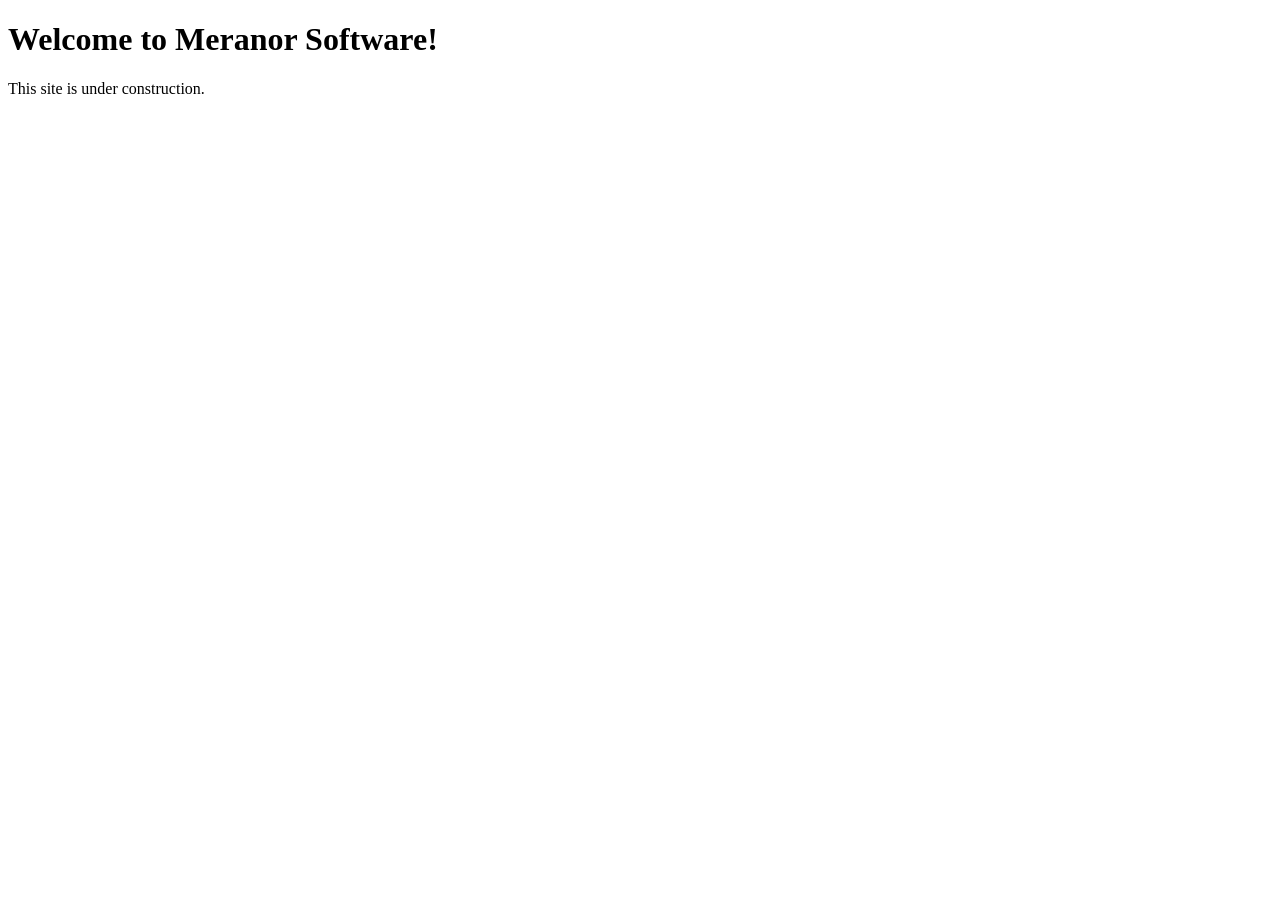
==== index.html @ 7ae7c851 "Create index.html" ====
<!DOCTYPE html>
<html>
<head>
  <meta charset="UTF-8">
  <title>Meranor Software</title>
</head>
<body>
  <h1>Welcome to Meranor Software!</h1>
  <p>This site is under construction.</p>
</body>
</html>
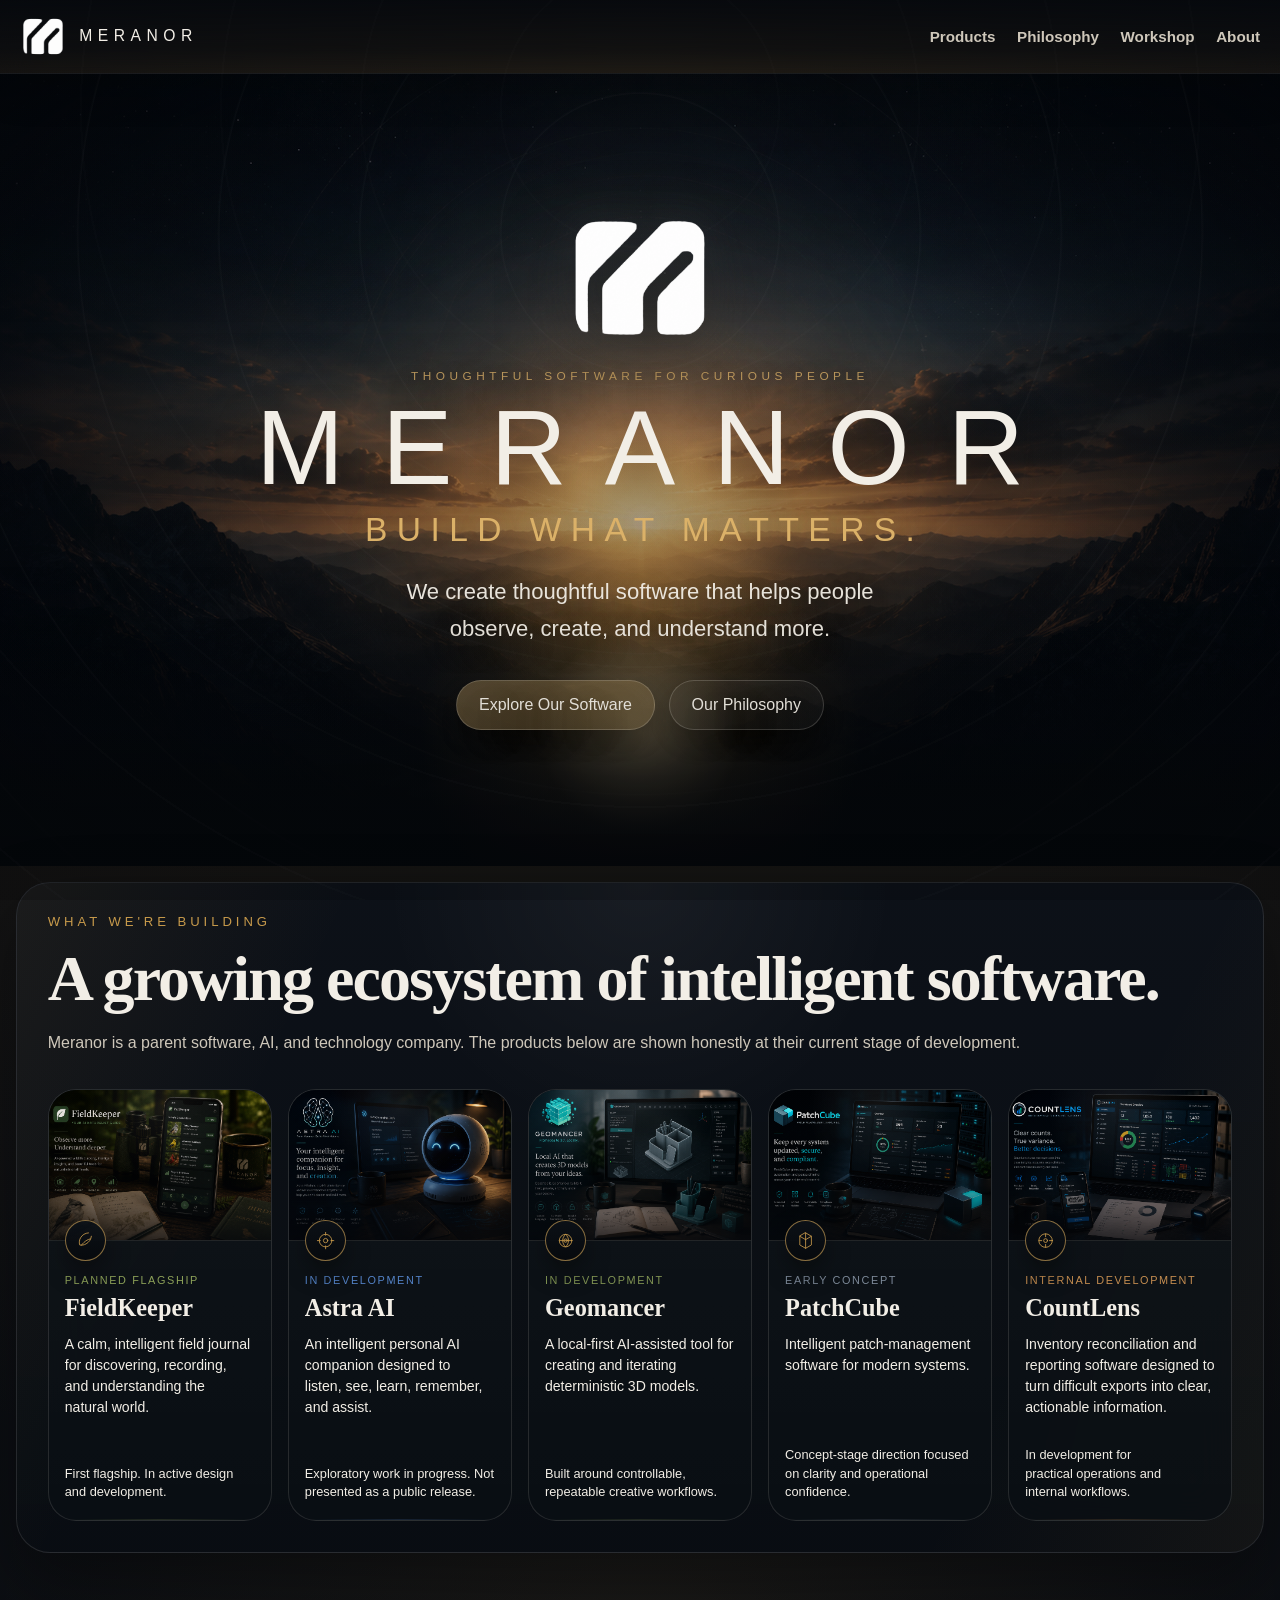
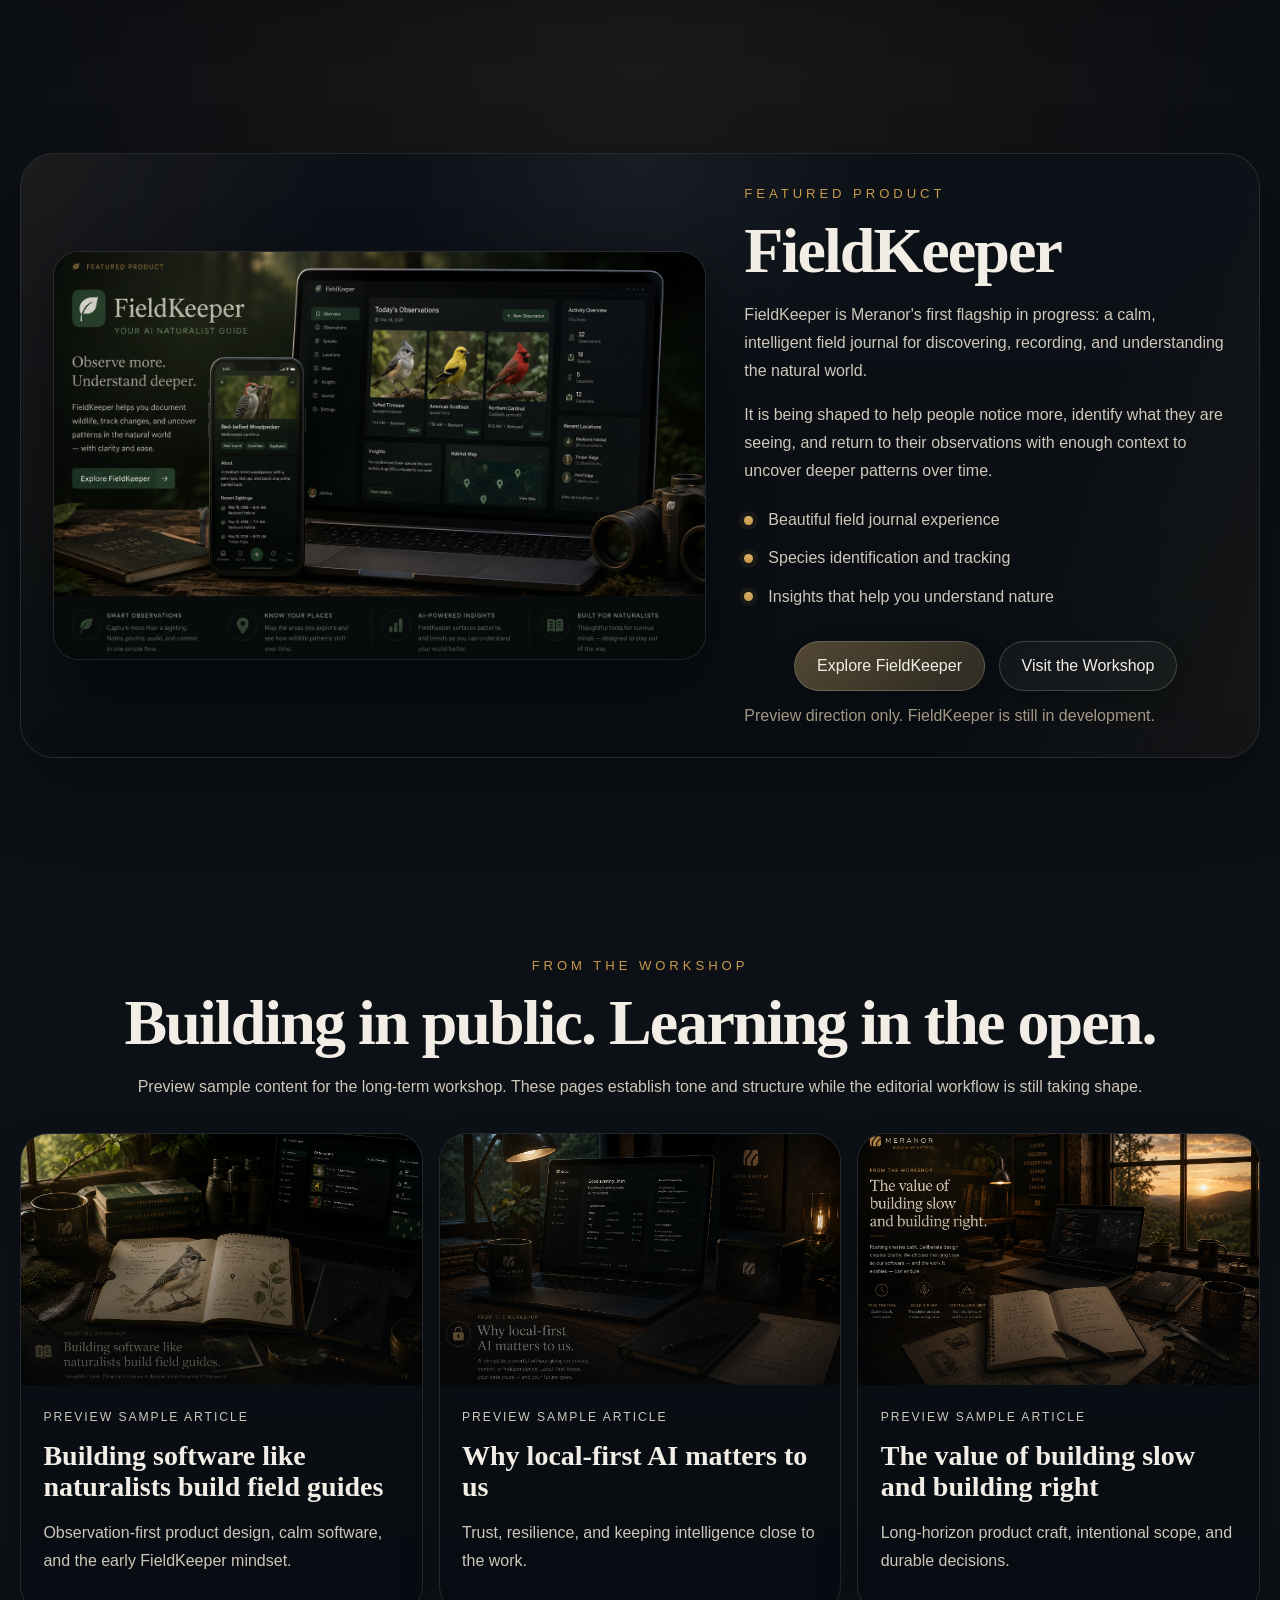
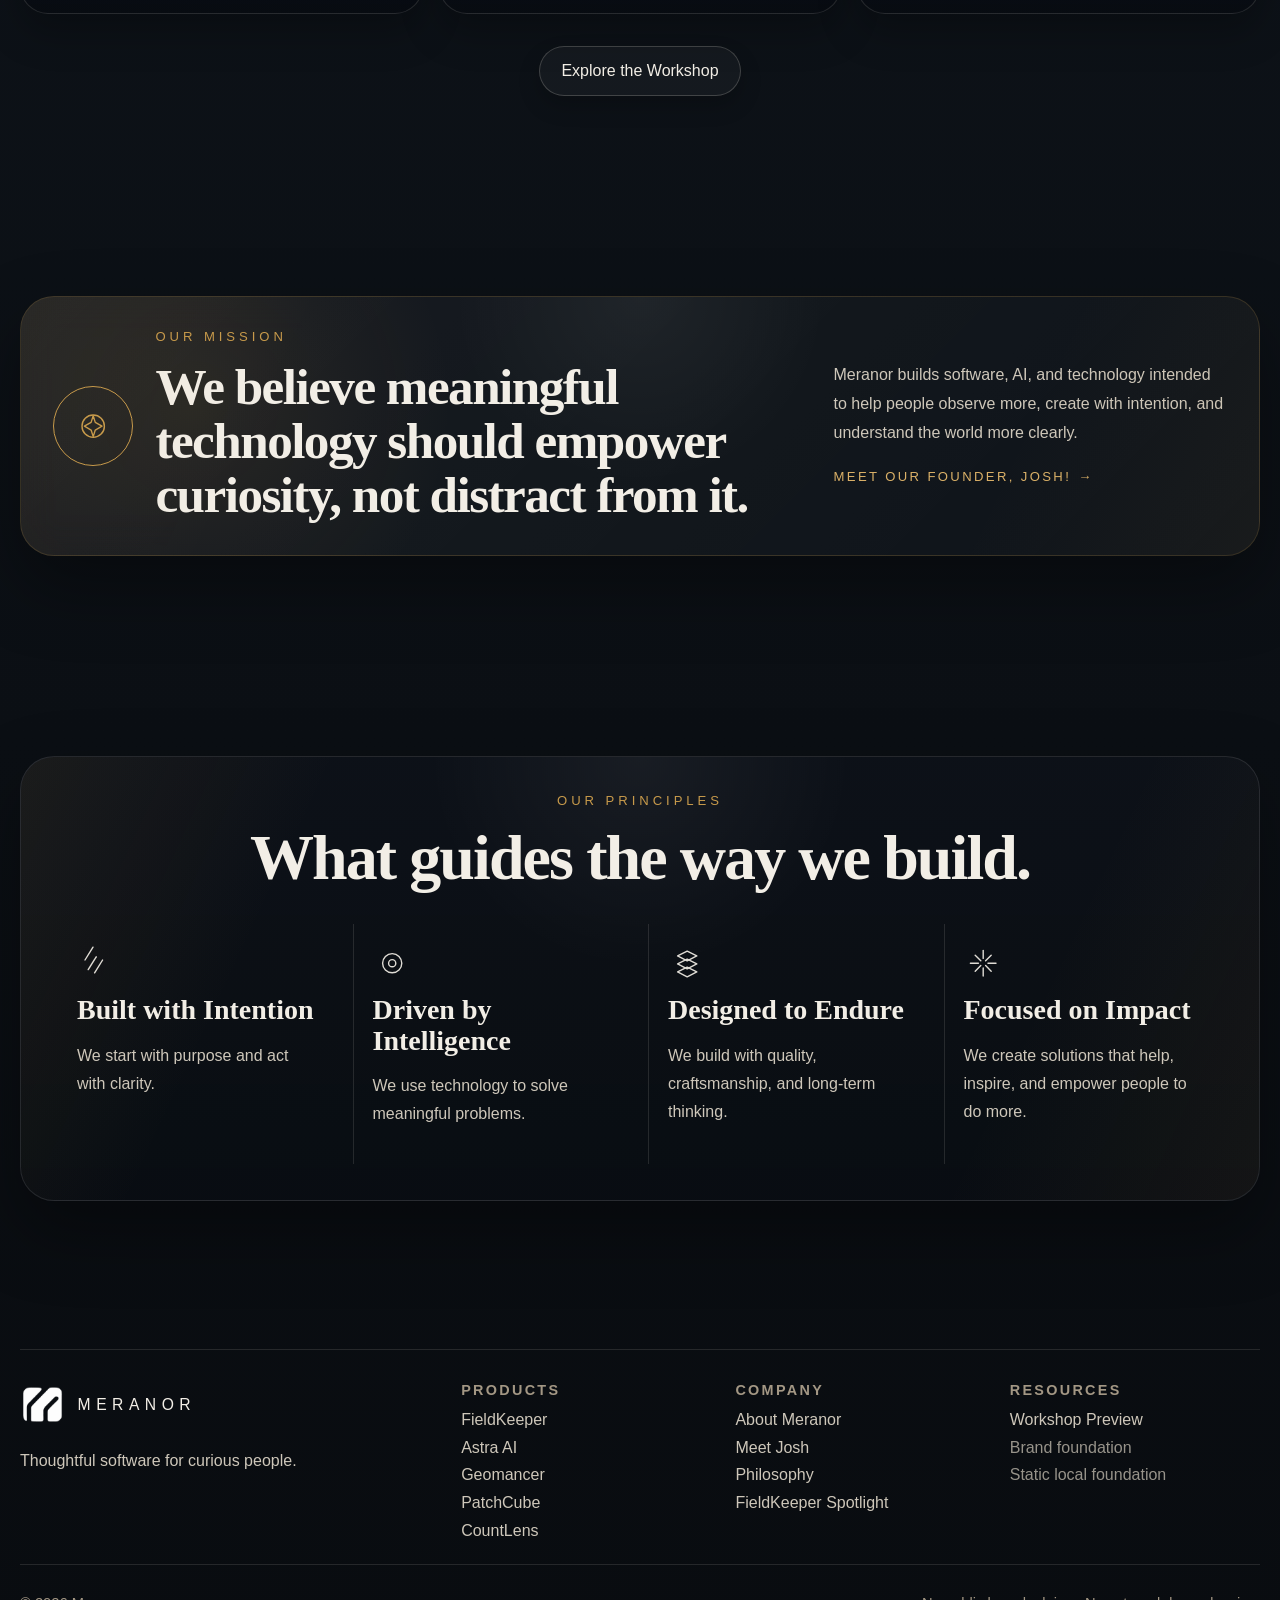
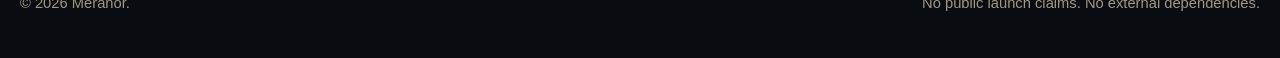
==== commit 1a9b6a9e: "feat: launch Meranor website uploaded github UI" ====
--- a/index.html
+++ b/index.html
@@ -1,11 +1,501 @@
-<!DOCTYPE html>
-<html>
-<head>
-  <meta charset="UTF-8">
-  <title>Meranor Software</title>
-</head>
-<body>
-  <h1>Welcome to Meranor Software!</h1>
-  <p>This site is under construction.</p>
-</body>
+<!doctype html>
+<html lang="en">
+  <head>
+    <meta charset="utf-8" />
+    <meta
+      name="viewport"
+      content="width=device-width, initial-scale=1, viewport-fit=cover"
+    />
+    <meta
+      name="description"
+      content="Meranor creates thoughtful software that helps people observe, create, and understand more."
+    />
+    <meta name="color-scheme" content="dark" />
+    <title>Meranor | Build What Matters.</title>
+    <link rel="stylesheet" href="styles.css" />
+    <link rel="preload" as="image" href="assets/hero/meranor-hero-sunset-mountains.png" />
+  </head>
+  <body data-page="home">
+    <a class="skip-link" href="#main-content">Skip to content</a>
+
+    <svg class="icon-sprite" aria-hidden="true" focusable="false">
+      <symbol id="icon-fieldkeeper" viewBox="0 0 48 48">
+        <path d="M30 8c-7.2.6-12.7 4-16.4 10.2-2.5 4.3-3.2 9.2-2 14.6 4.7 1.2 9.2.5 13.5-2.1C31.4 27.1 35 21.8 36 15" />
+        <path d="M15 34c3.3-4.5 7.3-8.1 11.8-10.8 2.2-1.3 4.6-2.2 7.2-2.8" />
+      </symbol>
+      <symbol id="icon-astra" viewBox="0 0 48 48">
+        <circle cx="24" cy="24" r="13" />
+        <circle cx="24" cy="24" r="4.5" />
+        <path d="M24 7v6" />
+        <path d="M24 35v6" />
+        <path d="M7 24h6" />
+        <path d="M35 24h6" />
+      </symbol>
+      <symbol id="icon-geomancer" viewBox="0 0 48 48">
+        <circle cx="24" cy="24" r="13" />
+        <path d="M11 24h26" />
+        <path d="M24 11c-4 3.7-6 8-6 13s2 9.3 6 13" />
+        <path d="M24 11c4 3.7 6 8 6 13s-2 9.3-6 13" />
+        <circle cx="24" cy="24" r="3.5" />
+      </symbol>
+      <symbol id="icon-patchcube" viewBox="0 0 48 48">
+        <path d="M24 8 36 15v18L24 40 12 33V15Z" />
+        <path d="M24 8v14" />
+        <path d="M12 15l12 7 12-7" />
+        <path d="M24 22v18" />
+      </symbol>
+      <symbol id="icon-countlens" viewBox="0 0 48 48">
+        <circle cx="24" cy="24" r="14" />
+        <circle cx="24" cy="24" r="4" />
+        <path d="M24 10v6" />
+        <path d="M24 32v6" />
+        <path d="M10 24h6" />
+        <path d="M32 24h6" />
+      </symbol>
+      <symbol id="icon-mission" viewBox="0 0 48 48">
+        <circle cx="24" cy="24" r="14" />
+        <path d="m24 11 2.6 8.2L35 24l-8.4 4.8L24 37l-2.6-8.2L13 24l8.4-4.8Z" />
+      </symbol>
+      <symbol id="icon-intention" viewBox="0 0 48 48">
+        <path d="m14 32 10-16" />
+        <path d="m22 36 10-16" />
+        <path d="m10 20 10-16" />
+      </symbol>
+      <symbol id="icon-intelligence" viewBox="0 0 48 48">
+        <circle cx="24" cy="24" r="12" />
+        <circle cx="24" cy="24" r="4.5" />
+      </symbol>
+      <symbol id="icon-endure" viewBox="0 0 48 48">
+        <path d="M24 9 36 15 24 21 12 15Z" />
+        <path d="M24 19 36 25 24 31 12 25Z" />
+        <path d="M24 29 36 35 24 41 12 35Z" />
+      </symbol>
+      <symbol id="icon-impact" viewBox="0 0 48 48">
+        <path d="M24 8v10" />
+        <path d="M24 30v10" />
+        <path d="M8 24h10" />
+        <path d="M30 24h10" />
+        <path d="m14 14 7 7" />
+        <path d="m27 27 7 7" />
+        <path d="m14 34 7-7" />
+        <path d="m27 21 7-7" />
+      </symbol>
+    </svg>
+
+    <div class="page-shell">
+      <header class="site-header">
+        <div class="site-header__inner">
+          <a class="brand" href="index.html" aria-label="Meranor home">
+            <img
+              class="brand__mark"
+              src="assets/brand/makers-mark-vector.png"
+              alt=""
+              width="160"
+              height="160"
+            />
+            <span class="brand__wordmark">Meranor</span>
+          </a>
+
+          <button
+            class="site-header__toggle"
+            type="button"
+            aria-expanded="false"
+            aria-controls="site-nav"
+          >
+            Menu
+          </button>
+
+          <nav class="site-nav" id="site-nav" aria-label="Primary navigation">
+            <a href="#products">Products</a>
+            <a href="#philosophy">Philosophy</a>
+            <a href="workshop/index.html">Workshop</a>
+            <a href="#about">About</a>
+          </nav>
+        </div>
+      </header>
+
+      <main id="main-content">
+        <section class="hero">
+          <div class="hero__atmosphere" aria-hidden="true"></div>
+          <div class="section-frame hero__frame">
+            <div class="hero__content">
+              <div class="hero__identity">
+                <img
+                  class="hero__mark"
+                  src="assets/brand/makers-mark-vector.png"
+                  alt=""
+                  width="160"
+                  height="160"
+                />
+                <p class="hero__eyebrow">Thoughtful software for curious people</p>
+                <h1 class="hero__title">Meranor</h1>
+                <p class="hero__tagline">Build What Matters.</p>
+                <p class="hero__statement">
+                  We create thoughtful software that helps people observe,
+                  create, and understand more.
+                </p>
+                <div class="button-row">
+                  <a class="button button--primary" href="#products">
+                    Explore Our Software
+                  </a>
+                  <a class="button button--secondary" href="#philosophy">
+                    Our Philosophy
+                  </a>
+                </div>
+              </div>
+            </div>
+          </div>
+        </section>
+
+        <section class="section" id="products">
+          <div class="section-frame">
+            <div class="panel products-panel">
+              <div class="section-heading">
+                <p class="kicker">What We're Building</p>
+                <h2>A growing ecosystem of intelligent software.</h2>
+                <p class="lede">
+                  Meranor is a parent software, AI, and technology company.
+                  The products below are shown honestly at their current stage
+                  of development.
+                </p>
+              </div>
+
+              <div class="product-grid">
+                <article class="product-card product-card--fieldkeeper" id="product-fieldkeeper">
+                  <div class="product-card__media">
+                    <img src="assets/products/fieldkeeper-card-preview.png" alt="FieldKeeper product preview showing nature observation software and field journal imagery" loading="lazy" />
+                  </div>
+                  <div class="product-card__glyph" aria-hidden="true">
+                    <svg viewBox="0 0 48 48"><use href="#icon-fieldkeeper"></use></svg>
+                  </div>
+                  <p class="product-card__status">Planned flagship</p>
+                  <h3>FieldKeeper</h3>
+                  <p class="product-card__headline">
+                    A calm, intelligent field journal for discovering,
+                    recording, and understanding the natural world.
+                  </p>
+                  <p class="product-card__detail">
+                    First flagship. In active design and development.
+                  </p>
+                </article>
+
+                <article class="product-card product-card--astra" id="product-astra-ai">
+                  <div class="product-card__media">
+                    <img src="assets/products/astra-card-preview.png" alt="Astra AI product preview showing an intelligent companion interface" loading="lazy" />
+                  </div>
+                  <div class="product-card__glyph" aria-hidden="true">
+                    <svg viewBox="0 0 48 48"><use href="#icon-astra"></use></svg>
+                  </div>
+                  <p class="product-card__status">In development</p>
+                  <h3>Astra AI</h3>
+                  <p class="product-card__headline">
+                    An intelligent personal AI companion designed to listen,
+                    see, learn, remember, and assist.
+                  </p>
+                  <p class="product-card__detail">
+                    Exploratory work in progress. Not presented as a public release.
+                  </p>
+                </article>
+
+                <article class="product-card product-card--geomancer" id="product-geomancer">
+                  <div class="product-card__media">
+                    <img src="assets/products/geomancer-card-preview.png" alt="Geomancer product preview showing local AI assisted 3D model creation" loading="lazy" />
+                  </div>
+                  <div class="product-card__glyph" aria-hidden="true">
+                    <svg viewBox="0 0 48 48"><use href="#icon-geomancer"></use></svg>
+                  </div>
+                  <p class="product-card__status">In development</p>
+                  <h3>Geomancer</h3>
+                  <p class="product-card__headline">
+                    A local-first AI-assisted tool for creating and iterating
+                    deterministic 3D models.
+                  </p>
+                  <p class="product-card__detail">
+                    Built around controllable, repeatable creative workflows.
+                  </p>
+                </article>
+
+                <article class="product-card product-card--patchcube" id="product-patchcube">
+                  <div class="product-card__media">
+                    <img src="assets/products/patchcube-card-preview.png" alt="PatchCube product preview showing patch management and systems dashboard imagery" loading="lazy" />
+                  </div>
+                  <div class="product-card__glyph" aria-hidden="true">
+                    <svg viewBox="0 0 48 48"><use href="#icon-patchcube"></use></svg>
+                  </div>
+                  <p class="product-card__status">Early concept</p>
+                  <h3>PatchCube</h3>
+                  <p class="product-card__headline">
+                    Intelligent patch-management software for modern systems.
+                  </p>
+                  <p class="product-card__detail">
+                    Concept-stage direction focused on clarity and operational confidence.
+                  </p>
+                </article>
+
+                <article class="product-card product-card--countlens" id="product-countlens">
+                  <div class="product-card__media">
+                    <img src="assets/products/countlens-card-preview.png" alt="CountLens product preview showing inventory reconciliation dashboard imagery" loading="lazy" />
+                  </div>
+                  <div class="product-card__glyph" aria-hidden="true">
+                    <svg viewBox="0 0 48 48"><use href="#icon-countlens"></use></svg>
+                  </div>
+                  <p class="product-card__status">Internal development</p>
+                  <h3>CountLens</h3>
+                  <p class="product-card__headline">
+                    Inventory reconciliation and reporting software designed to
+                    turn difficult exports into clear, actionable information.
+                  </p>
+                  <p class="product-card__detail">
+                    In development for practical operations and internal workflows.
+                  </p>
+                </article>
+              </div>
+            </div>
+          </div>
+        </section>
+
+        <section class="section" id="fieldkeeper">
+          <div class="section-frame">
+            <div class="panel feature-panel">
+              <figure class="feature-panel__visual feature-panel__visual--image">
+                <img
+                  src="assets/products/fieldkeeper-featured-preview.png"
+                  alt="FieldKeeper featured product preview showing desktop and mobile nature observation interfaces"
+                  loading="lazy"
+                />
+              </figure>
+
+              <div class="feature-panel__content">
+                <p class="kicker">Featured Product</p>
+                <h2>FieldKeeper</h2>
+                <p class="lede">
+                  FieldKeeper is Meranor's first flagship in progress: a calm,
+                  intelligent field journal for discovering, recording, and
+                  understanding the natural world.
+                </p>
+                <p class="body-copy">
+                  It is being shaped to help people notice more, identify what
+                  they are seeing, and return to their observations with enough
+                  context to uncover deeper patterns over time.
+                </p>
+                <ul class="feature-list">
+                  <li>Beautiful field journal experience</li>
+                  <li>Species identification and tracking</li>
+                  <li>Insights that help you understand nature</li>
+                </ul>
+                <div class="button-row">
+                  <a
+                    class="button button--primary"
+                    href="workshop/building-software-like-naturalists-build-field-guides.html"
+                  >
+                    Explore FieldKeeper
+                  </a>
+                  <a class="button button--secondary" href="workshop/index.html">
+                    Visit the Workshop
+                  </a>
+                </div>
+                <p class="meta-note">
+                  Preview direction only. FieldKeeper is still in development.
+                </p>
+              </div>
+            </div>
+          </div>
+        </section>
+
+        <section class="section" id="workshop">
+          <div class="section-frame">
+            <div class="section-heading section-heading--centered">
+              <p class="kicker">From the Workshop</p>
+              <h2>Building in public. Learning in the open.</h2>
+              <p class="lede">
+                Preview sample content for the long-term workshop. These pages
+                establish tone and structure while the editorial workflow is
+                still taking shape.
+              </p>
+            </div>
+
+            <div class="workshop-grid">
+              <article class="workshop-card">
+                <a class="workshop-card__link" href="workshop/building-software-like-naturalists-build-field-guides.html">
+                  <div class="workshop-card__thumb"><img src="assets/workshop/workshop-naturalist-guides.png" alt="Naturalist desk with field guides, notes, and FieldKeeper inspiration" loading="lazy" /></div>
+                  <div class="workshop-card__body">
+                    <p class="workshop-card__meta">Preview sample article</p>
+                    <h3>Building software like naturalists build field guides</h3>
+                    <p>
+                      Observation-first product design, calm software, and the
+                      early FieldKeeper mindset.
+                    </p>
+                  </div>
+                </a>
+              </article>
+
+              <article class="workshop-card">
+                <a class="workshop-card__link" href="workshop/why-local-first-ai-matters-to-us.html">
+                  <div class="workshop-card__thumb"><img src="assets/workshop/workshop-local-first-ai.png" alt="Local-first AI workspace with private machine and thoughtful interface" loading="lazy" /></div>
+                  <div class="workshop-card__body">
+                    <p class="workshop-card__meta">Preview sample article</p>
+                    <h3>Why local-first AI matters to us</h3>
+                    <p>
+                      Trust, resilience, and keeping intelligence close to the
+                      work.
+                    </p>
+                  </div>
+                </a>
+              </article>
+
+              <article class="workshop-card">
+                <a class="workshop-card__link" href="workshop/the-value-of-building-slow-and-building-right.html">
+                  <div class="workshop-card__thumb"><img src="assets/workshop/workshop-building-slow.png" alt="Warm workshop scene about deliberate long-term software craft" loading="lazy" /></div>
+                  <div class="workshop-card__body">
+                    <p class="workshop-card__meta">Preview sample article</p>
+                    <h3>The value of building slow and building right</h3>
+                    <p>
+                      Long-horizon product craft, intentional scope, and durable decisions.
+                    </p>
+                  </div>
+                </a>
+              </article>
+            </div>
+
+            <div class="section-actions">
+              <a class="button button--secondary" href="workshop/index.html">
+                Explore the Workshop
+              </a>
+            </div>
+          </div>
+        </section>
+
+        <section class="section" id="about">
+          <div class="section-frame">
+            <div class="panel mission-panel">
+              <div class="mission-panel__icon" aria-hidden="true">
+                <svg viewBox="0 0 48 48"><use href="#icon-mission"></use></svg>
+              </div>
+              <div class="mission-panel__copy">
+                <p class="kicker">Our Mission</p>
+                <h2>
+                  We believe meaningful technology should empower curiosity,
+                  not distract from it.
+                </h2>
+              </div>
+              <div class="mission-panel__support mission-panel__support--with-founder">
+                <p>
+                  Meranor builds software, AI, and technology intended to help
+                  people observe more, create with intention, and understand the
+                  world more clearly.
+                </p>
+                <a class="founder-link" href="founder/index.html">
+                  Meet our Founder, Josh! <span aria-hidden="true">→</span>
+                </a>
+              </div>
+            </div>
+          </div>
+        </section>
+
+        <section class="section" id="philosophy">
+          <div class="section-frame">
+            <div class="panel principles-panel">
+              <div class="section-heading section-heading--centered">
+                <p class="kicker">Our Principles</p>
+                <h2>What guides the way we build.</h2>
+              </div>
+
+              <div class="principles-grid">
+                <article class="principle-card">
+                  <div class="principle-card__glyph" aria-hidden="true">
+                    <svg viewBox="0 0 48 48"><use href="#icon-intention"></use></svg>
+                  </div>
+                  <h3>Built with Intention</h3>
+                  <p>We start with purpose and act with clarity.</p>
+                </article>
+
+                <article class="principle-card">
+                  <div class="principle-card__glyph" aria-hidden="true">
+                    <svg viewBox="0 0 48 48"><use href="#icon-intelligence"></use></svg>
+                  </div>
+                  <h3>Driven by Intelligence</h3>
+                  <p>We use technology to solve meaningful problems.</p>
+                </article>
+
+                <article class="principle-card">
+                  <div class="principle-card__glyph" aria-hidden="true">
+                    <svg viewBox="0 0 48 48"><use href="#icon-endure"></use></svg>
+                  </div>
+                  <h3>Designed to Endure</h3>
+                  <p>We build with quality, craftsmanship, and long-term thinking.</p>
+                </article>
+
+                <article class="principle-card">
+                  <div class="principle-card__glyph" aria-hidden="true">
+                    <svg viewBox="0 0 48 48"><use href="#icon-impact"></use></svg>
+                  </div>
+                  <h3>Focused on Impact</h3>
+                  <p>We create solutions that help, inspire, and empower people to do more.</p>
+                </article>
+              </div>
+            </div>
+          </div>
+        </section>
+      </main>
+
+      <footer class="site-footer">
+        <div class="section-frame">
+          <div class="site-footer__grid">
+            <div class="site-footer__brand">
+              <a class="brand brand--footer" href="index.html" aria-label="Meranor home">
+                <img
+                  class="brand__mark"
+                  src="assets/brand/makers-mark-vector.png"
+                  alt=""
+                  width="160"
+                  height="160"
+                />
+                <span class="brand__wordmark">Meranor</span>
+              </a>
+              <p>Thoughtful software for curious people.</p>
+            </div>
+
+            <div>
+              <h2 class="site-footer__title">Products</h2>
+              <ul class="site-footer__list">
+                <li><a href="#product-fieldkeeper">FieldKeeper</a></li>
+                <li><a href="#product-astra-ai">Astra AI</a></li>
+                <li><a href="#product-geomancer">Geomancer</a></li>
+                <li><a href="#product-patchcube">PatchCube</a></li>
+                <li><a href="#product-countlens">CountLens</a></li>
+              </ul>
+            </div>
+
+            <div>
+              <h2 class="site-footer__title">Company</h2>
+              <ul class="site-footer__list">
+                <li><a href="#about">About Meranor</a></li>
+                <li><a href="founder/index.html">Meet Josh</a></li>
+                <li><a href="#philosophy">Philosophy</a></li>
+                <li><a href="#fieldkeeper">FieldKeeper Spotlight</a></li>
+              </ul>
+            </div>
+
+            <div>
+              <h2 class="site-footer__title">Resources</h2>
+              <ul class="site-footer__list">
+                <li><a href="workshop/index.html">Workshop Preview</a></li>
+                <li>Brand foundation</li>
+                <li>Static local foundation</li>
+              </ul>
+            </div>
+          </div>
+
+          <div class="site-footer__bottom">
+            <p>&copy; <span data-current-year>2026</span> Meranor.</p>
+            <p>No public launch claims. No external dependencies.</p>
+          </div>
+        </div>
+      </footer>
+    </div>
+
+    <script src="app.js" defer></script>
+  </body>
 </html>
+
+
--- a/styles.css
+++ b/styles.css
@@ -0,0 +1,2058 @@
+:root {
+  --bg: #090c11;
+  --bg-alt: #0d1117;
+  --surface: rgba(11, 16, 22, 0.82);
+  --surface-strong: rgba(13, 19, 27, 0.94);
+  --surface-soft: rgba(26, 32, 39, 0.72);
+  --text: #f2eee6;
+  --muted: #cec7ba;
+  --muted-strong: #a39784;
+  --line: rgba(242, 238, 230, 0.12);
+  --line-strong: rgba(242, 238, 230, 0.2);
+  --brass: #c79a4b;
+  --brass-bright: #dbb168;
+  --brass-soft: rgba(199, 154, 75, 0.24);
+  --cobalt: #425f97;
+  --fieldkeeper: #95aa5d;
+  --astra: #5889d0;
+  --geomancer: #879b57;
+  --patchcube: #8390a0;
+  --countlens: #cf9554;
+  --shadow: 0 30px 70px rgba(0, 0, 0, 0.35);
+  --radius-sm: 18px;
+  --radius-md: 28px;
+  --radius-lg: 34px;
+  --radius-pill: 999px;
+  --max-width: 1240px;
+  --font-sans: "Aptos", "Trebuchet MS", "Segoe UI Variable", "Segoe UI", sans-serif;
+  --font-display: "Iowan Old Style", "Palatino Linotype", "Book Antiqua", Georgia, serif;
+  --font-wordmark: "Bahnschrift", "Segoe UI Variable Display", "Segoe UI", sans-serif;
+}
+
+*,
+*::before,
+*::after {
+  box-sizing: border-box;
+}
+
+html {
+  color-scheme: dark;
+  scroll-behavior: smooth;
+}
+
+body {
+  margin: 0;
+  min-height: 100vh;
+  font-family: var(--font-sans);
+  color: var(--text);
+  background:
+    radial-gradient(circle at 50% 0%, rgba(199, 154, 75, 0.16), transparent 32%),
+    radial-gradient(circle at 50% 34%, rgba(199, 154, 75, 0.08), transparent 20%),
+    linear-gradient(180deg, #06080d 0%, #0b0d11 24%, #0d1218 62%, #090c10 100%);
+  overflow-x: clip;
+}
+
+body::before,
+body::after {
+  content: "";
+  position: fixed;
+  inset: 0;
+  pointer-events: none;
+}
+
+body::before {
+  background:
+    radial-gradient(circle at 16% 18%, rgba(255, 255, 255, 0.12) 0 1px, transparent 1.5px),
+    radial-gradient(circle at 72% 10%, rgba(255, 255, 255, 0.08) 0 1px, transparent 1.6px),
+    radial-gradient(circle at 48% 16%, rgba(255, 255, 255, 0.1) 0 1px, transparent 1.6px),
+    radial-gradient(circle at 82% 24%, rgba(255, 255, 255, 0.06) 0 1px, transparent 1.7px),
+    radial-gradient(circle at 26% 28%, rgba(255, 255, 255, 0.08) 0 1px, transparent 1.6px);
+  opacity: 0.38;
+}
+
+body::after {
+  background:
+    repeating-radial-gradient(
+      circle at 50% 12%,
+      transparent 0,
+      transparent 138px,
+      rgba(255, 255, 255, 0.02) 138px,
+      rgba(255, 255, 255, 0.02) 140px
+    ),
+    linear-gradient(180deg, transparent 0 62%, rgba(0, 0, 0, 0.22) 100%);
+  opacity: 0.72;
+}
+
+a {
+  color: inherit;
+  text-decoration: none;
+}
+
+img,
+svg {
+  display: block;
+  max-width: 100%;
+}
+
+button {
+  font: inherit;
+}
+
+.icon-sprite {
+  position: absolute;
+  width: 0;
+  height: 0;
+  overflow: hidden;
+}
+
+.page-shell {
+  position: relative;
+  isolation: isolate;
+}
+
+.section-frame {
+  width: min(var(--max-width), calc(100vw - 2rem));
+  margin: 0 auto;
+}
+
+.skip-link {
+  position: absolute;
+  top: 1rem;
+  left: 1rem;
+  z-index: 40;
+  padding: 0.75rem 1rem;
+  border-radius: var(--radius-pill);
+  background: rgba(8, 12, 18, 0.98);
+  border: 1px solid var(--line-strong);
+  transform: translateY(-180%);
+  transition: transform 160ms ease;
+}
+
+.skip-link:focus {
+  transform: translateY(0);
+}
+
+.site-header {
+  position: sticky;
+  top: 0;
+  z-index: 20;
+  backdrop-filter: blur(16px);
+  background: linear-gradient(180deg, rgba(5, 8, 13, 0.86), rgba(5, 8, 13, 0.4));
+}
+
+.site-header__inner {
+  width: min(var(--max-width), calc(100vw - 2rem));
+  margin: 0 auto;
+  display: flex;
+  align-items: center;
+  justify-content: space-between;
+  gap: 1rem;
+  padding: 1rem 0;
+}
+
+.brand {
+  display: inline-flex;
+  align-items: center;
+  gap: 0.8rem;
+}
+
+.brand__mark {
+  width: 2.9rem;
+  height: 2.9rem;
+  flex: none;
+}
+
+.brand__wordmark {
+  font-family: var(--font-wordmark);
+  font-size: 0.98rem;
+  letter-spacing: 0.35em;
+  text-transform: uppercase;
+  white-space: nowrap;
+}
+
+.site-nav {
+  display: flex;
+  align-items: center;
+  gap: 1.35rem;
+}
+
+.site-nav a {
+  color: var(--muted);
+  font-size: 0.95rem;
+  transition: color 180ms ease;
+}
+
+.site-nav a:hover,
+.site-nav a:focus-visible,
+.site-footer__list a:hover,
+.site-footer__list a:focus-visible {
+  color: var(--text);
+}
+
+.site-header__toggle {
+  display: none;
+  min-height: 44px;
+  padding: 0.7rem 1rem;
+  border-radius: var(--radius-pill);
+  border: 1px solid var(--line-strong);
+  background: rgba(255, 255, 255, 0.04);
+  color: var(--text);
+}
+
+.hero {
+  position: relative;
+  min-height: 100vh;
+  display: flex;
+  align-items: center;
+  padding: 4rem 0 3.5rem;
+}
+
+.hero__atmosphere {
+  position: absolute;
+  inset: 0;
+  overflow: clip;
+}
+
+.hero__atmosphere::before,
+.hero__atmosphere::after {
+  content: "";
+  position: absolute;
+  inset: auto 0 0;
+}
+
+.hero__atmosphere::before {
+  height: 68%;
+  background:
+    radial-gradient(circle at 50% 100%, rgba(255, 214, 145, 0.92), rgba(199, 154, 75, 0.35) 12%, rgba(199, 154, 75, 0.05) 24%, transparent 38%),
+    linear-gradient(180deg, transparent 0%, rgba(28, 17, 8, 0.3) 55%, rgba(15, 11, 8, 0.94) 100%);
+}
+
+.hero__atmosphere::after {
+  height: 46%;
+  background:
+    linear-gradient(180deg, transparent 0, rgba(7, 10, 15, 0.08) 12%, rgba(8, 10, 15, 0.96) 100%),
+    linear-gradient(110deg, rgba(15, 16, 21, 0.96) 0 18%, transparent 24% 76%, rgba(14, 15, 20, 0.96) 82% 100%),
+    radial-gradient(circle at 50% 86%, rgba(251, 226, 171, 0.9) 0 0.45rem, transparent 0.5rem),
+    linear-gradient(180deg, rgba(27, 21, 17, 0.2), rgba(5, 7, 11, 0.96));
+  clip-path: polygon(0 100%, 0 55%, 14% 63%, 28% 58%, 42% 69%, 58% 56%, 72% 63%, 86% 50%, 100% 58%, 100% 100%);
+  opacity: 0.96;
+}
+
+.hero__frame {
+  position: relative;
+  z-index: 1;
+}
+
+.hero__content {
+  min-height: calc(100vh - 8rem);
+  display: grid;
+  place-items: center;
+  text-align: center;
+}
+
+.hero__identity {
+  width: min(56rem, 100%);
+  padding: 2rem 0 4rem;
+}
+
+.hero__mark {
+  width: clamp(5.4rem, 16vw, 8.8rem);
+  margin: 0 auto 1.5rem;
+  filter: drop-shadow(0 10px 20px rgba(0, 0, 0, 0.35));
+}
+
+.hero__eyebrow,
+.kicker {
+  margin: 0;
+  color: var(--brass);
+  font-size: 0.82rem;
+  letter-spacing: 0.3em;
+  text-transform: uppercase;
+}
+
+.hero__title {
+  margin: 1rem 0 0;
+  font-family: var(--font-wordmark);
+  font-size: clamp(3.3rem, 12vw, 7.2rem);
+  font-weight: 400;
+  line-height: 0.95;
+  letter-spacing: 0.34em;
+  text-transform: uppercase;
+  text-indent: 0.34em;
+}
+
+.hero__tagline {
+  margin: 1rem 0 0;
+  color: var(--brass);
+  font-family: var(--font-wordmark);
+  font-size: clamp(1.25rem, 4vw, 2.1rem);
+  letter-spacing: 0.28em;
+  text-transform: uppercase;
+  text-indent: 0.28em;
+}
+
+.hero__statement {
+  margin: 1.6rem auto 0;
+  max-width: 35rem;
+  color: var(--text);
+  font-size: clamp(1.08rem, 2.5vw, 1.38rem);
+  line-height: 1.7;
+}
+
+.button-row {
+  display: flex;
+  flex-wrap: wrap;
+  align-items: center;
+  justify-content: center;
+  gap: 0.9rem;
+  margin-top: 2rem;
+}
+
+.button {
+  display: inline-flex;
+  align-items: center;
+  justify-content: center;
+  min-height: 50px;
+  padding: 0.9rem 1.35rem;
+  border-radius: var(--radius-pill);
+  border: 1px solid var(--line-strong);
+  box-shadow: 0 10px 22px rgba(0, 0, 0, 0.2);
+  transition:
+    transform 180ms ease,
+    border-color 180ms ease,
+    background-color 180ms ease,
+    box-shadow 180ms ease;
+}
+
+.button:hover,
+.button:focus-visible {
+  transform: translateY(-1px);
+  border-color: rgba(219, 177, 104, 0.58);
+  box-shadow: 0 16px 28px rgba(0, 0, 0, 0.28);
+}
+
+.button--primary {
+  background:
+    linear-gradient(135deg, rgba(219, 177, 104, 0.32), rgba(199, 154, 75, 0.16)),
+    rgba(255, 255, 255, 0.03);
+}
+
+.button--secondary {
+  background: rgba(255, 255, 255, 0.035);
+}
+
+.section {
+  position: relative;
+  padding: clamp(4rem, 8vw, 6.25rem) 0;
+}
+
+.panel {
+  position: relative;
+  background:
+    linear-gradient(180deg, rgba(13, 18, 25, 0.88), rgba(9, 13, 18, 0.96)),
+    rgba(9, 13, 18, 0.9);
+  border: 1px solid var(--line);
+  border-radius: var(--radius-lg);
+  box-shadow: var(--shadow);
+  overflow: clip;
+}
+
+.panel::before {
+  content: "";
+  position: absolute;
+  inset: 0;
+  background:
+    linear-gradient(115deg, rgba(199, 154, 75, 0.08), transparent 22% 78%, rgba(199, 154, 75, 0.06)),
+    radial-gradient(circle at 50% 0%, rgba(255, 255, 255, 0.05), transparent 28%);
+  pointer-events: none;
+}
+
+.section-heading {
+  position: relative;
+  z-index: 1;
+}
+
+.section-heading--centered {
+  text-align: center;
+}
+
+.section-heading h1,
+.section-heading h2,
+.mission-panel__copy h2,
+.feature-panel__content h2 {
+  margin: 1rem 0 0;
+  font-family: var(--font-display);
+  font-size: clamp(2.15rem, 6vw, 4rem);
+  line-height: 1.06;
+  letter-spacing: -0.03em;
+}
+
+.lede,
+.body-copy,
+.workshop-card__body p,
+.principle-card p,
+.site-footer__brand p {
+  color: var(--muted);
+  line-height: 1.75;
+}
+
+.products-panel {
+  padding: clamp(1.75rem, 4vw, 2.25rem);
+}
+
+.product-grid {
+  position: relative;
+  z-index: 1;
+  display: grid;
+  grid-template-columns: repeat(auto-fit, minmax(210px, 1fr));
+  gap: 1rem;
+  margin-top: 2rem;
+}
+
+.product-card {
+  min-height: 100%;
+  padding: 1.4rem;
+  border-radius: var(--radius-md);
+  border: 1px solid rgba(255, 255, 255, 0.08);
+  background:
+    linear-gradient(180deg, rgba(255, 255, 255, 0.03), rgba(255, 255, 255, 0.015)),
+    rgba(8, 12, 17, 0.66);
+  box-shadow: inset 0 1px 0 rgba(255, 255, 255, 0.03);
+}
+
+.product-card__glyph {
+  width: 4rem;
+  height: 4rem;
+  display: grid;
+  place-items: center;
+  border-radius: 50%;
+  border: 1px solid currentColor;
+  color: var(--brass);
+  background: rgba(255, 255, 255, 0.02);
+}
+
+.product-card__glyph svg,
+.mission-panel__icon svg,
+.principle-card__glyph svg {
+  width: 2.4rem;
+  height: 2.4rem;
+  fill: none;
+  stroke: currentColor;
+  stroke-linecap: round;
+  stroke-linejoin: round;
+  stroke-width: 1.75;
+}
+
+.product-card__status {
+  margin: 1rem 0 0;
+  color: var(--muted-strong);
+  font-size: 0.82rem;
+  letter-spacing: 0.16em;
+  text-transform: uppercase;
+}
+
+.product-card h3,
+.workshop-card h2,
+.workshop-card h3,
+.principle-card h3 {
+  margin: 0.8rem 0 0;
+  font-family: var(--font-display);
+  font-size: 1.75rem;
+  line-height: 1.1;
+}
+
+.product-card__headline {
+  margin: 0.75rem 0 0;
+  font-size: 1.02rem;
+  line-height: 1.7;
+}
+
+.product-card__detail {
+  margin: 1rem 0 0;
+  color: var(--muted-strong);
+  line-height: 1.7;
+}
+
+.product-card--fieldkeeper {
+  color: var(--fieldkeeper);
+}
+
+.product-card--astra {
+  color: var(--astra);
+}
+
+.product-card--geomancer {
+  color: var(--geomancer);
+}
+
+.product-card--patchcube {
+  color: var(--patchcube);
+}
+
+.product-card--countlens {
+  color: var(--countlens);
+}
+
+.product-card h3,
+.product-card__headline,
+.product-card__detail {
+  color: var(--text);
+}
+
+.feature-panel {
+  display: grid;
+  grid-template-columns: minmax(0, 1.05fr) minmax(0, 0.95fr);
+  gap: clamp(1.5rem, 3vw, 2.5rem);
+  padding: clamp(1.5rem, 3vw, 2rem);
+}
+
+.feature-panel__visual,
+.feature-panel__content {
+  position: relative;
+  z-index: 1;
+}
+
+.feature-panel__content {
+  align-self: center;
+}
+
+.body-copy,
+.meta-note {
+  margin: 1rem 0 0;
+}
+
+.feature-list {
+  margin: 1.4rem 0 0;
+  padding: 0;
+  list-style: none;
+  display: grid;
+  gap: 0.8rem;
+}
+
+.feature-list li {
+  position: relative;
+  padding-left: 1.5rem;
+  color: var(--muted);
+  line-height: 1.6;
+}
+
+.feature-list li::before {
+  content: "";
+  position: absolute;
+  left: 0;
+  top: 0.55rem;
+  width: 0.55rem;
+  height: 0.55rem;
+  border-radius: 50%;
+  background: linear-gradient(180deg, var(--brass-bright), var(--brass));
+  box-shadow: 0 0 0 0.3rem rgba(199, 154, 75, 0.08);
+}
+
+.meta-note {
+  color: var(--muted-strong);
+}
+
+.device-scene {
+  position: relative;
+  min-height: 27rem;
+  border-radius: calc(var(--radius-lg) - 6px);
+  overflow: hidden;
+  background:
+    radial-gradient(circle at 12% 18%, rgba(199, 154, 75, 0.24), transparent 24%),
+    radial-gradient(circle at 80% 30%, rgba(60, 86, 146, 0.18), transparent 22%),
+    linear-gradient(180deg, rgba(24, 32, 20, 0.58), rgba(7, 10, 14, 0.96));
+  border: 1px solid rgba(255, 255, 255, 0.07);
+}
+
+.device-scene::before {
+  content: "Concept preview";
+  position: absolute;
+  top: 1rem;
+  right: 1rem;
+  z-index: 2;
+  padding: 0.45rem 0.75rem;
+  border-radius: var(--radius-pill);
+  border: 1px solid var(--line);
+  background: rgba(8, 12, 17, 0.7);
+  color: var(--muted);
+  font-size: 0.76rem;
+  letter-spacing: 0.14em;
+  text-transform: uppercase;
+}
+
+.device-scene__phone {
+  position: absolute;
+  left: 1.5rem;
+  bottom: 1.4rem;
+  width: 7.5rem;
+  padding: 0.45rem;
+  border-radius: 2.1rem;
+  background: linear-gradient(180deg, rgba(15, 19, 26, 0.96), rgba(6, 9, 12, 0.98));
+  box-shadow: 0 18px 42px rgba(0, 0, 0, 0.45);
+}
+
+.device-scene__phone-screen {
+  position: relative;
+  min-height: 14rem;
+  border-radius: 1.7rem;
+  overflow: hidden;
+  background:
+    radial-gradient(circle at 50% 22%, rgba(245, 231, 171, 0.2), transparent 22%),
+    linear-gradient(180deg, rgba(37, 49, 29, 0.96), rgba(11, 16, 15, 0.98));
+}
+
+.device-scene__bird {
+  position: absolute;
+  left: 1.5rem;
+  top: 2.2rem;
+  width: 3.4rem;
+  height: 5.4rem;
+  border-radius: 48% 42% 52% 52%;
+  background:
+    radial-gradient(circle at 48% 24%, #f3e7a5 0 0.5rem, transparent 0.55rem),
+    radial-gradient(circle at 40% 66%, #c7ae4d 0 1.2rem, transparent 1.3rem),
+    linear-gradient(160deg, rgba(35, 39, 22, 0.05), rgba(15, 18, 11, 0.55));
+  transform: rotate(14deg);
+  box-shadow: 1.1rem 1.2rem 0 -1rem rgba(22, 28, 18, 0.7);
+}
+
+.device-scene__phone-lines {
+  position: absolute;
+  inset: auto 1rem 1.2rem;
+  height: 4rem;
+  background:
+    linear-gradient(180deg, rgba(255, 255, 255, 0.08) 0 1px, transparent 1px 100%),
+    linear-gradient(180deg, rgba(255, 255, 255, 0.08) 0 1px, transparent 1px 100%),
+    linear-gradient(180deg, rgba(255, 255, 255, 0.08) 0 1px, transparent 1px 100%);
+  background-size: 100% 1.15rem;
+}
+
+.device-scene__desktop {
+  position: absolute;
+  left: 8rem;
+  right: 1.5rem;
+  bottom: 2rem;
+  min-height: 14.5rem;
+  border-radius: 1.6rem;
+  padding: 1rem;
+  background:
+    linear-gradient(180deg, rgba(10, 14, 18, 0.95), rgba(6, 9, 12, 0.98)),
+    rgba(10, 14, 18, 0.96);
+  border: 1px solid rgba(255, 255, 255, 0.08);
+  box-shadow: 0 20px 46px rgba(0, 0, 0, 0.4);
+}
+
+.device-scene__desktop-bar {
+  height: 0.65rem;
+  width: 38%;
+  border-radius: var(--radius-pill);
+  background: rgba(255, 255, 255, 0.08);
+}
+
+.device-scene__desktop-grid {
+  display: grid;
+  grid-template-columns: repeat(4, 1fr);
+  gap: 0.7rem;
+  margin-top: 1rem;
+}
+
+.device-chip {
+  min-height: 4.2rem;
+  border-radius: 1rem;
+  background:
+    radial-gradient(circle at 24% 28%, rgba(208, 187, 105, 0.18), transparent 20%),
+    linear-gradient(180deg, rgba(27, 39, 28, 0.92), rgba(13, 18, 20, 0.98));
+  border: 1px solid rgba(255, 255, 255, 0.06);
+}
+
+.device-scene__desktop-map {
+  margin-top: 0.9rem;
+  min-height: 6rem;
+  border-radius: 1.25rem;
+  background:
+    radial-gradient(circle at 18% 30%, rgba(199, 154, 75, 0.24), transparent 18%),
+    radial-gradient(circle at 74% 48%, rgba(65, 95, 151, 0.18), transparent 18%),
+    linear-gradient(180deg, rgba(17, 28, 24, 0.96), rgba(10, 15, 18, 0.98));
+  border: 1px solid rgba(255, 255, 255, 0.06);
+}
+
+.workshop-grid,
+.principles-grid {
+  display: grid;
+  gap: 1rem;
+}
+
+.workshop-grid {
+  grid-template-columns: repeat(auto-fit, minmax(260px, 1fr));
+  margin-top: 2rem;
+}
+
+.workshop-card {
+  border: 1px solid var(--line);
+  border-radius: var(--radius-md);
+  overflow: hidden;
+  background: linear-gradient(180deg, rgba(11, 16, 22, 0.86), rgba(8, 12, 18, 0.96));
+  box-shadow: 0 18px 38px rgba(0, 0, 0, 0.25);
+}
+
+.workshop-card__link {
+  display: block;
+  min-height: 100%;
+}
+
+.workshop-card__thumb {
+  min-height: 13rem;
+  background-color: #111821;
+}
+
+.workshop-card__thumb--field-guide {
+  background:
+    radial-gradient(circle at 24% 34%, rgba(255, 233, 168, 0.2), transparent 14%),
+    linear-gradient(160deg, rgba(34, 49, 24, 0.98), rgba(13, 19, 16, 0.98)),
+    linear-gradient(180deg, rgba(255, 255, 255, 0.03), transparent);
+}
+
+.workshop-card__thumb--local-first {
+  background:
+    linear-gradient(180deg, rgba(28, 22, 17, 0.18), rgba(8, 11, 15, 0.4)),
+    radial-gradient(circle at 38% 28%, rgba(199, 154, 75, 0.14), transparent 18%),
+    radial-gradient(circle at 72% 40%, rgba(65, 95, 151, 0.16), transparent 24%),
+    linear-gradient(150deg, rgba(24, 19, 14, 0.98), rgba(12, 17, 23, 0.98));
+}
+
+.workshop-card__thumb--slow-build {
+  background:
+    radial-gradient(circle at 68% 24%, rgba(255, 235, 176, 0.16), transparent 16%),
+    linear-gradient(180deg, rgba(61, 48, 32, 0.18), rgba(7, 10, 14, 0.4)),
+    linear-gradient(160deg, rgba(31, 28, 24, 0.98), rgba(10, 13, 18, 0.98));
+}
+
+.workshop-card__body {
+  padding: 1.4rem;
+}
+
+.workshop-card__meta {
+  margin: 0;
+  color: var(--brass);
+  font-size: 0.76rem;
+  letter-spacing: 0.16em;
+  text-transform: uppercase;
+}
+
+.section-actions {
+  display: flex;
+  justify-content: center;
+  margin-top: 2rem;
+}
+
+.mission-panel {
+  display: grid;
+  grid-template-columns: auto minmax(0, 1.25fr) minmax(0, 0.75fr);
+  gap: 1.4rem;
+  align-items: center;
+  padding: clamp(1.4rem, 4vw, 2rem);
+}
+
+.mission-panel__icon {
+  width: 5rem;
+  height: 5rem;
+  display: grid;
+  place-items: center;
+  border-radius: 50%;
+  border: 1px solid var(--brass);
+  color: var(--brass);
+}
+
+.mission-panel__copy h2 {
+  font-size: clamp(1.95rem, 4vw, 3.2rem);
+}
+
+.mission-panel__support {
+  color: var(--muted);
+  line-height: 1.8;
+}
+
+.principles-panel {
+  padding: clamp(1.75rem, 4vw, 2.25rem);
+}
+
+.principles-grid {
+  grid-template-columns: repeat(auto-fit, minmax(210px, 1fr));
+  margin-top: 2rem;
+}
+
+.principle-card {
+  position: relative;
+  padding: 1.25rem;
+}
+
+.principle-card::before {
+  content: "";
+  position: absolute;
+  inset: 0 auto 0 0;
+  width: 1px;
+  background: var(--line);
+}
+
+.principle-card:first-child::before {
+  display: none;
+}
+
+.principle-card__glyph {
+  color: var(--text);
+  opacity: 0.92;
+}
+
+.site-footer {
+  padding: 1rem 0 2rem;
+}
+
+.site-footer__grid {
+  display: grid;
+  grid-template-columns: minmax(0, 1.25fr) repeat(3, minmax(0, 0.75fr));
+  gap: 1.5rem;
+  padding: 2rem 0 1.5rem;
+  border-top: 1px solid var(--line);
+}
+
+.brand--footer .brand__mark {
+  width: 2.6rem;
+  height: 2.6rem;
+}
+
+.site-footer__title {
+  margin: 0 0 0.8rem;
+  font-size: 0.9rem;
+  color: var(--muted-strong);
+  letter-spacing: 0.16em;
+  text-transform: uppercase;
+}
+
+.site-footer__list {
+  margin: 0;
+  padding: 0;
+  list-style: none;
+  display: grid;
+  gap: 0.6rem;
+  color: var(--muted);
+}
+
+.site-footer__bottom {
+  display: flex;
+  flex-wrap: wrap;
+  justify-content: space-between;
+  gap: 0.75rem 1rem;
+  padding-top: 1rem;
+  border-top: 1px solid var(--line);
+  color: var(--muted-strong);
+  font-size: 0.92rem;
+}
+
+.article-hero {
+  padding: 6rem 0 2rem;
+}
+
+.article-hero__panel {
+  padding: clamp(1.5rem, 4vw, 2.25rem);
+}
+
+.back-link {
+  display: inline-flex;
+  align-items: center;
+  gap: 0.55rem;
+  color: var(--muted);
+}
+
+.back-link::before {
+  content: "<";
+  color: var(--brass);
+}
+
+.article-meta {
+  margin-top: 1.2rem;
+  display: flex;
+  flex-wrap: wrap;
+  gap: 0.6rem;
+}
+
+.pill {
+  display: inline-flex;
+  align-items: center;
+  padding: 0.45rem 0.8rem;
+  border-radius: var(--radius-pill);
+  border: 1px solid var(--line);
+  background: rgba(255, 255, 255, 0.03);
+  color: var(--muted);
+  font-size: 0.82rem;
+  letter-spacing: 0.06em;
+  text-transform: uppercase;
+}
+
+.article-layout {
+  display: grid;
+  grid-template-columns: minmax(0, 0.85fr) minmax(0, 1.15fr);
+  gap: 1.5rem;
+  align-items: start;
+  margin-top: 1.6rem;
+}
+
+.article-sidecard,
+.article-body {
+  padding: clamp(1.35rem, 3vw, 1.8rem);
+}
+
+.article-sidecard h2,
+.article-body h2 {
+  margin: 0;
+  font-family: var(--font-display);
+  font-size: 1.55rem;
+  line-height: 1.2;
+}
+
+.article-body {
+  background:
+    linear-gradient(180deg, rgba(13, 18, 25, 0.84), rgba(9, 13, 18, 0.96)),
+    rgba(9, 13, 18, 0.94);
+  border: 1px solid var(--line);
+  border-radius: var(--radius-lg);
+  box-shadow: var(--shadow);
+}
+
+.article-body > :first-child {
+  margin-top: 0;
+}
+
+.article-body p,
+.article-body ul {
+  color: var(--muted);
+  font-size: 1.04rem;
+  line-height: 1.85;
+}
+
+.article-body ul {
+  padding-left: 1.2rem;
+}
+
+.article-body li + li {
+  margin-top: 0.55rem;
+}
+
+.article-note {
+  margin-top: 1rem;
+  color: var(--muted-strong);
+}
+
+.workshop-index {
+  padding-top: 6rem;
+}
+
+.workshop-index__panel {
+  padding: clamp(1.5rem, 4vw, 2.25rem);
+}
+
+.workshop-index__grid {
+  display: grid;
+  gap: 1rem;
+  margin-top: 2rem;
+  grid-template-columns: repeat(auto-fit, minmax(260px, 1fr));
+}
+
+.workshop-index__intro {
+  max-width: 40rem;
+}
+
+:focus-visible {
+  outline: 2px solid rgba(219, 177, 104, 0.88);
+  outline-offset: 3px;
+}
+
+@media (max-width: 980px) {
+  .feature-panel,
+  .mission-panel,
+  .article-layout,
+  .site-footer__grid {
+    grid-template-columns: 1fr;
+  }
+
+  .principle-card::before {
+    display: none;
+  }
+
+  .device-scene__desktop {
+    left: 6rem;
+  }
+}
+
+@media (max-width: 780px) {
+  .site-nav {
+    flex-wrap: wrap;
+    justify-content: flex-end;
+  }
+
+  html.js .site-header__toggle {
+    display: inline-flex;
+  }
+
+  html.js .site-nav {
+    position: absolute;
+    top: calc(100% - 0.15rem);
+    right: 1rem;
+    left: 1rem;
+    display: none;
+    flex-direction: column;
+    align-items: stretch;
+    gap: 0;
+    padding: 0.5rem;
+    border-radius: var(--radius-md);
+    border: 1px solid var(--line);
+    background: rgba(7, 10, 15, 0.97);
+    box-shadow: var(--shadow);
+  }
+
+  html.js .site-nav.is-open {
+    display: flex;
+  }
+
+  html.js .site-nav a {
+    padding: 0.85rem 1rem;
+    border-radius: var(--radius-sm);
+  }
+
+  .site-header__inner {
+    position: relative;
+  }
+}
+
+@media (max-width: 720px) {
+  .section-frame,
+  .site-header__inner {
+    width: min(var(--max-width), calc(100vw - 1.5rem));
+  }
+
+  .hero {
+    min-height: 42rem;
+    padding-top: 3.5rem;
+  }
+
+  .hero__content {
+    min-height: auto;
+  }
+
+  .hero__title {
+    font-size: clamp(2.6rem, 14vw, 4.6rem);
+    letter-spacing: 0.28em;
+    text-indent: 0.28em;
+  }
+
+  .hero__tagline {
+    letter-spacing: 0.18em;
+    text-indent: 0.18em;
+  }
+
+  .button-row {
+    justify-content: stretch;
+  }
+
+  .button {
+    width: 100%;
+  }
+
+  .device-scene {
+    min-height: 24rem;
+  }
+
+  .device-scene__phone {
+    width: 5.9rem;
+    left: 1rem;
+    bottom: 1rem;
+  }
+
+  .device-scene__desktop {
+    left: 4.4rem;
+    right: 1rem;
+    bottom: 1.2rem;
+    min-height: 12.5rem;
+  }
+
+  .workshop-card__thumb {
+    min-height: 11.5rem;
+  }
+}
+
+@media (max-width: 460px) {
+  .hero__identity {
+    padding-bottom: 2.5rem;
+  }
+
+  .product-card,
+  .workshop-card__body,
+  .article-sidecard,
+  .article-body,
+  .mission-panel,
+  .products-panel,
+  .principles-panel,
+  .workshop-index__panel,
+  .article-hero__panel,
+  .feature-panel {
+    padding-left: 1rem;
+    padding-right: 1rem;
+  }
+
+  .device-scene::before {
+    top: 0.75rem;
+    right: 0.75rem;
+  }
+
+  .device-scene__desktop-grid {
+    grid-template-columns: repeat(2, 1fr);
+  }
+}
+
+@media (prefers-reduced-motion: reduce) {
+  html {
+    scroll-behavior: auto;
+  }
+
+  *,
+  *::before,
+  *::after {
+    animation-duration: 0.01ms !important;
+    animation-iteration-count: 1 !important;
+    transition-duration: 0.01ms !important;
+    scroll-behavior: auto !important;
+  }
+}
+
+
+/* --------------------------------------------------------------------------
+   Meranor visual/founder refinement v0.2.1
+   Static local-first patch. No build step required.
+   -------------------------------------------------------------------------- */
+
+.site-header {
+  border-bottom: 1px solid rgba(242, 238, 230, 0.075);
+  box-shadow: 0 18px 50px rgba(0, 0, 0, 0.16);
+}
+
+.site-header__inner {
+  padding: 0.82rem 0;
+}
+
+.site-nav a {
+  position: relative;
+  font-weight: 650;
+}
+
+.site-nav a::after {
+  content: "";
+  position: absolute;
+  left: 0;
+  right: 0;
+  bottom: -0.45rem;
+  height: 1px;
+  background: linear-gradient(90deg, transparent, var(--brass), transparent);
+  opacity: 0;
+  transform: scaleX(0.42);
+  transition: opacity 180ms ease, transform 180ms ease;
+}
+
+.site-nav a:hover::after,
+.site-nav a:focus-visible::after {
+  opacity: 1;
+  transform: scaleX(1);
+}
+
+.hero {
+  min-height: clamp(44rem, 88vh, 58rem);
+  padding: 3.8rem 0 3rem;
+  overflow: hidden;
+}
+
+.hero::before {
+  content: "";
+  position: absolute;
+  inset: 10% -10% auto;
+  height: 58%;
+  pointer-events: none;
+  background:
+    radial-gradient(circle at 50% 94%, rgba(251, 222, 158, 0.48), rgba(199, 154, 75, 0.13) 18%, transparent 44%),
+    radial-gradient(circle at 50% 55%, rgba(242, 238, 230, 0.06), transparent 36%);
+  filter: blur(1px);
+  opacity: 0.88;
+}
+
+.hero__content {
+  min-height: clamp(38rem, 76vh, 50rem);
+}
+
+.hero__identity {
+  padding: clamp(1.4rem, 3vw, 2.4rem) 0 2.8rem;
+}
+
+.hero__mark {
+  width: clamp(5.2rem, 11vw, 8rem);
+  margin-bottom: 1.2rem;
+}
+
+.hero__eyebrow {
+  color: rgba(199, 154, 75, 0.86);
+  font-size: 0.74rem;
+  letter-spacing: 0.38em;
+}
+
+.hero__title {
+  margin-top: 0.85rem;
+  font-size: clamp(3.6rem, 9vw, 6.4rem);
+  letter-spacing: 0.36em;
+  text-indent: 0.36em;
+}
+
+.hero__tagline {
+  margin-top: 0.88rem;
+  color: var(--brass-bright);
+  text-shadow: 0 0 28px rgba(199, 154, 75, 0.14);
+}
+
+.hero__statement {
+  margin-top: 1.45rem;
+  max-width: 34rem;
+  color: rgba(242, 238, 230, 0.92);
+}
+
+.panel,
+.product-card,
+.workshop-card {
+  backdrop-filter: blur(18px);
+}
+
+.product-card {
+  position: relative;
+  overflow: hidden;
+  transition: transform 180ms ease, border-color 180ms ease, background 180ms ease;
+}
+
+.product-card::after {
+  content: "";
+  position: absolute;
+  inset: auto 1.25rem 0;
+  height: 1px;
+  background: linear-gradient(90deg, transparent, currentColor, transparent);
+  opacity: 0.18;
+}
+
+.product-card:hover,
+.product-card:focus-within {
+  transform: translateY(-3px);
+  border-color: rgba(219, 177, 104, 0.28);
+  background:
+    linear-gradient(180deg, rgba(255, 255, 255, 0.048), rgba(255, 255, 255, 0.018)),
+    rgba(8, 12, 17, 0.76);
+}
+
+.mission-panel {
+  border-color: rgba(199, 154, 75, 0.22);
+  background:
+    radial-gradient(circle at 14% 42%, rgba(199, 154, 75, 0.1), transparent 24%),
+    linear-gradient(135deg, rgba(255, 255, 255, 0.055), rgba(255, 255, 255, 0.014)),
+    rgba(11, 16, 22, 0.78);
+}
+
+.mission-panel__support--with-founder p {
+  margin: 0;
+}
+
+.founder-link {
+  display: inline-flex;
+  align-items: center;
+  gap: 0.45rem;
+  margin-top: 1.05rem;
+  color: var(--brass-bright);
+  font-family: var(--font-wordmark);
+  font-size: 0.82rem;
+  letter-spacing: 0.18em;
+  text-transform: uppercase;
+  transition: color 180ms ease, transform 180ms ease;
+}
+
+.founder-link:hover,
+.founder-link:focus-visible {
+  color: var(--text);
+  transform: translateX(3px);
+}
+
+.founder-page {
+  position: relative;
+}
+
+.founder-hero {
+  position: relative;
+  padding: clamp(4rem, 8vw, 7rem) 0 clamp(2.5rem, 5vw, 4rem);
+  overflow: hidden;
+}
+
+.founder-hero__atmosphere {
+  position: absolute;
+  inset: 0;
+  pointer-events: none;
+  background:
+    radial-gradient(circle at 74% 20%, rgba(199, 154, 75, 0.16), transparent 28%),
+    radial-gradient(circle at 18% 70%, rgba(66, 95, 151, 0.12), transparent 24%),
+    repeating-radial-gradient(circle at 50% 0%, transparent 0, transparent 150px, rgba(255, 255, 255, 0.022) 151px, transparent 153px);
+  opacity: 0.9;
+}
+
+.founder-card {
+  position: relative;
+  z-index: 1;
+  display: grid;
+  grid-template-columns: minmax(17rem, 0.78fr) minmax(0, 1.22fr);
+  gap: clamp(1.5rem, 4vw, 3rem);
+  align-items: stretch;
+  padding: clamp(1rem, 3vw, 1.6rem);
+  border-color: rgba(199, 154, 75, 0.22);
+}
+
+.founder-card__portrait-wrap {
+  position: relative;
+  min-height: 33rem;
+  border-radius: calc(var(--radius-lg) - 6px);
+  overflow: hidden;
+  background: rgba(255, 255, 255, 0.04);
+  border: 1px solid rgba(242, 238, 230, 0.12);
+}
+
+.founder-card__portrait-wrap::after {
+  content: "";
+  position: absolute;
+  inset: 0;
+  background:
+    linear-gradient(180deg, transparent 48%, rgba(5, 8, 12, 0.18) 100%),
+    radial-gradient(circle at 50% 14%, transparent 34%, rgba(5, 8, 12, 0.08) 100%);
+  pointer-events: none;
+}
+
+.founder-card__portrait {
+  width: 100%;
+  height: 100%;
+  object-fit: cover;
+  object-position: 50% 18%;
+}
+
+.founder-card__copy {
+  align-self: center;
+  padding: clamp(1rem, 3vw, 2.2rem);
+}
+
+.founder-card h1 {
+  margin: 0.85rem 0 0;
+  font-family: var(--font-display);
+  font-size: clamp(3rem, 8vw, 6.4rem);
+  line-height: 0.92;
+  letter-spacing: -0.05em;
+}
+
+.founder-card__role {
+  margin: 0.9rem 0 0;
+  color: var(--brass-bright);
+  font-family: var(--font-wordmark);
+  letter-spacing: 0.14em;
+  text-transform: uppercase;
+}
+
+.founder-card__quote {
+  margin-top: 1.45rem;
+  padding: 1.1rem 1.2rem;
+  border-left: 1px solid var(--brass);
+  border-radius: 0 var(--radius-sm) var(--radius-sm) 0;
+  background: rgba(199, 154, 75, 0.065);
+  color: var(--muted);
+  line-height: 1.75;
+}
+
+.button-row--left {
+  justify-content: flex-start;
+}
+
+.founder-story {
+  padding-top: 1rem;
+}
+
+.founder-story__grid {
+  display: grid;
+  grid-template-columns: repeat(2, minmax(0, 1fr));
+  gap: 1rem;
+}
+
+.founder-story__panel {
+  padding: clamp(1.45rem, 4vw, 2rem);
+}
+
+.founder-story__panel h2 {
+  margin: 0.9rem 0 0;
+  font-family: var(--font-display);
+  font-size: clamp(2rem, 5vw, 3.2rem);
+  line-height: 1.04;
+  letter-spacing: -0.035em;
+}
+
+.founder-story__panel p:not(.kicker) {
+  color: var(--muted);
+  line-height: 1.75;
+}
+
+@media (max-width: 860px) {
+  .founder-card,
+  .founder-story__grid {
+    grid-template-columns: 1fr;
+  }
+
+  .founder-card__portrait-wrap {
+    min-height: 28rem;
+  }
+
+  .button-row--left {
+    justify-content: stretch;
+  }
+}
+
+@media (max-width: 720px) {
+  .hero {
+    min-height: 40rem;
+    padding-top: 2.6rem;
+  }
+
+  .hero__mark {
+    width: 5.4rem;
+  }
+
+  .hero__eyebrow {
+    font-size: 0.66rem;
+    letter-spacing: 0.24em;
+  }
+
+  .mission-panel__support--with-founder {
+    text-align: left;
+  }
+}
+
+@media (max-width: 480px) {
+  .founder-card__portrait-wrap {
+    min-height: 24rem;
+  }
+
+  .founder-card__role,
+  .founder-link {
+    letter-spacing: 0.1em;
+  }
+}
+
+
+/* Meranor v0.5 — Real image asset pass */
+.product-grid {
+  grid-template-columns: repeat(auto-fit, minmax(220px, 1fr));
+  gap: 1.1rem;
+}
+
+.product-card {
+  position: relative;
+  display: flex;
+  flex-direction: column;
+  overflow: hidden;
+  padding: 0;
+  border-color: rgba(242, 238, 230, 0.12);
+  background:
+    linear-gradient(180deg, rgba(255, 255, 255, 0.035), rgba(255, 255, 255, 0.012)),
+    rgba(7, 11, 16, 0.82);
+  transition: transform 180ms ease, border-color 180ms ease, box-shadow 180ms ease;
+}
+
+.product-card:hover,
+.product-card:focus-within {
+  transform: translateY(-4px);
+  border-color: color-mix(in srgb, currentColor 40%, rgba(242, 238, 230, 0.15));
+  box-shadow: 0 24px 54px rgba(0, 0, 0, 0.36), inset 0 1px 0 rgba(255, 255, 255, 0.04);
+}
+
+.product-card__media {
+  position: relative;
+  min-height: 11.25rem;
+  overflow: hidden;
+  border-bottom: 1px solid rgba(242, 238, 230, 0.1);
+  background: rgba(0, 0, 0, 0.28);
+}
+
+.product-card__media::after {
+  content: "";
+  position: absolute;
+  inset: 0;
+  background:
+    linear-gradient(180deg, rgba(6, 8, 12, 0.02) 0%, rgba(6, 8, 12, 0.25) 58%, rgba(6, 8, 12, 0.78) 100%),
+    radial-gradient(circle at 50% 12%, rgba(255, 255, 255, 0.08), transparent 42%);
+  pointer-events: none;
+}
+
+.product-card__media img {
+  width: 100%;
+  height: 100%;
+  min-height: 11.25rem;
+  display: block;
+  object-fit: cover;
+  object-position: center;
+  transform: scale(1.01);
+}
+
+.product-card__glyph {
+  width: 2.85rem;
+  height: 2.85rem;
+  margin: -1.45rem 1.25rem 0;
+  position: relative;
+  z-index: 2;
+  border-color: color-mix(in srgb, currentColor 60%, rgba(242, 238, 230, 0.14));
+  background:
+    linear-gradient(180deg, rgba(12, 17, 23, 0.95), rgba(7, 10, 14, 0.96));
+  box-shadow: 0 12px 24px rgba(0, 0, 0, 0.38);
+}
+
+.product-card__glyph svg {
+  width: 1.65rem;
+  height: 1.65rem;
+}
+
+.product-card__status,
+.product-card h3,
+.product-card__headline,
+.product-card__detail {
+  padding-left: 1.25rem;
+  padding-right: 1.25rem;
+}
+
+.product-card__status {
+  margin-top: 0.95rem;
+  color: currentColor;
+  opacity: 0.95;
+}
+
+.product-card h3 {
+  margin-top: 0.55rem;
+  font-size: clamp(1.35rem, 2.6vw, 1.8rem);
+}
+
+.product-card__headline {
+  font-size: 0.98rem;
+  line-height: 1.58;
+}
+
+.product-card__detail {
+  margin-bottom: 1.35rem;
+  font-size: 0.93rem;
+}
+
+.feature-panel {
+  grid-template-columns: minmax(0, 1.15fr) minmax(20rem, 0.85fr);
+  align-items: center;
+}
+
+.feature-panel__visual--image {
+  margin: 0;
+  min-height: auto;
+  border-radius: calc(var(--radius-lg) - 8px);
+  overflow: hidden;
+  border: 1px solid rgba(242, 238, 230, 0.13);
+  background: rgba(0, 0, 0, 0.4);
+  box-shadow: 0 26px 64px rgba(0, 0, 0, 0.42);
+}
+
+.feature-panel__visual--image::after {
+  content: "";
+  position: absolute;
+  inset: 0;
+  border-radius: inherit;
+  background:
+    linear-gradient(180deg, transparent 62%, rgba(4, 8, 7, 0.45)),
+    radial-gradient(circle at 20% 18%, rgba(149, 170, 93, 0.12), transparent 28%);
+  pointer-events: none;
+}
+
+.feature-panel__visual--image img {
+  width: 100%;
+  aspect-ratio: 16 / 10;
+  display: block;
+  object-fit: cover;
+  object-position: center;
+}
+
+.workshop-card__thumb {
+  position: relative;
+  min-height: 0;
+  aspect-ratio: 16 / 10;
+  overflow: hidden;
+  background-color: #111821;
+}
+
+.workshop-card__thumb img {
+  width: 100%;
+  height: 100%;
+  display: block;
+  object-fit: cover;
+  object-position: center;
+  transform: scale(1.01);
+  transition: transform 220ms ease, filter 220ms ease;
+}
+
+.workshop-card__thumb::after {
+  content: "";
+  position: absolute;
+  inset: 0;
+  background:
+    linear-gradient(180deg, rgba(5, 8, 10, 0) 20%, rgba(5, 8, 10, 0.64) 100%),
+    radial-gradient(circle at 18% 15%, rgba(199, 154, 75, 0.12), transparent 28%);
+  pointer-events: none;
+}
+
+.workshop-card:hover .workshop-card__thumb img,
+.workshop-card:focus-within .workshop-card__thumb img {
+  transform: scale(1.045);
+  filter: saturate(1.06) contrast(1.04);
+}
+
+.workshop-card__thumb--field-guide,
+.workshop-card__thumb--local-first,
+.workshop-card__thumb--slow-build {
+  background: #111821;
+}
+
+@media (max-width: 920px) {
+  .feature-panel {
+    grid-template-columns: 1fr;
+  }
+
+  .feature-panel__visual--image img {
+    aspect-ratio: 16 / 10;
+  }
+}
+
+@media (max-width: 640px) {
+  .product-grid {
+    grid-template-columns: 1fr;
+  }
+
+  .product-card__media,
+  .product-card__media img {
+    min-height: 13.75rem;
+  }
+}
+
+
+/* Meranor v0.6 — Hero background + product row lock */
+:root {
+  --hero-image: url("assets/hero/meranor-hero-sunset-mountains.png");
+}
+
+.site-header {
+  background:
+    linear-gradient(180deg, rgba(5, 8, 13, 0.92), rgba(5, 8, 13, 0.58) 70%, rgba(5, 8, 13, 0.18));
+  border-bottom: 1px solid rgba(242, 238, 230, 0.08);
+}
+
+.brand__mark {
+  object-fit: contain;
+}
+
+.hero {
+  min-height: clamp(42rem, 88vh, 58rem);
+  background:
+    linear-gradient(180deg, rgba(4, 6, 10, 0.24) 0%, rgba(4, 6, 10, 0.1) 34%, rgba(4, 6, 10, 0.34) 70%, rgba(5, 8, 12, 0.88) 100%),
+    radial-gradient(circle at 50% 70%, rgba(229, 174, 87, 0.14), transparent 38%),
+    var(--hero-image) center bottom / cover no-repeat;
+}
+
+.hero__atmosphere {
+  background:
+    radial-gradient(circle at 50% 66%, rgba(230, 171, 82, 0.28), transparent 20%),
+    radial-gradient(circle at 50% 28%, rgba(242, 238, 230, 0.05), transparent 31%),
+    linear-gradient(90deg, rgba(4, 7, 12, 0.66), transparent 30%, transparent 70%, rgba(4, 7, 12, 0.66));
+  mix-blend-mode: normal;
+}
+
+.hero__atmosphere::before {
+  inset: 0;
+  height: auto;
+  background:
+    radial-gradient(circle at 50% 83%, rgba(255, 224, 160, 0.52), rgba(199, 154, 75, 0.15) 11%, transparent 24%),
+    linear-gradient(180deg, rgba(4, 6, 10, 0.28) 0%, transparent 32%, rgba(4, 6, 10, 0.28) 66%, rgba(4, 6, 10, 0.9) 100%);
+  opacity: 0.92;
+}
+
+.hero__atmosphere::after {
+  inset: 0;
+  height: auto;
+  clip-path: none;
+  background:
+    repeating-radial-gradient(
+      circle at 50% 20%,
+      transparent 0,
+      transparent 138px,
+      rgba(242, 238, 230, 0.028) 139px,
+      transparent 141px
+    ),
+    radial-gradient(ellipse at 50% 55%, transparent 0 42%, rgba(4, 6, 10, 0.18) 78%, rgba(4, 6, 10, 0.72) 100%);
+  opacity: 0.9;
+}
+
+.hero::before {
+  opacity: 0.46;
+  background:
+    radial-gradient(circle at 50% 74%, rgba(251, 222, 158, 0.42), rgba(199, 154, 75, 0.1) 18%, transparent 44%);
+}
+
+.hero__content {
+  min-height: clamp(36rem, 72vh, 48rem);
+}
+
+.hero__identity {
+  width: min(58rem, 100%);
+  padding-top: clamp(1rem, 2vw, 1.8rem);
+  text-shadow: 0 18px 42px rgba(0, 0, 0, 0.5);
+}
+
+.hero__mark {
+  width: clamp(5rem, 9vw, 7.4rem);
+  margin-bottom: 1rem;
+  filter: drop-shadow(0 18px 32px rgba(0, 0, 0, 0.52));
+}
+
+.hero__title {
+  font-size: clamp(3.5rem, 8.4vw, 6.6rem);
+}
+
+.hero__statement {
+  color: rgba(242, 238, 230, 0.96);
+}
+
+#products.section {
+  margin-top: -5.2rem;
+}
+
+#products .section-frame {
+  width: min(1460px, calc(100vw - 2rem));
+}
+
+.products-panel {
+  padding: clamp(1.35rem, 2.4vw, 2rem);
+}
+
+.product-grid {
+  gap: 1rem;
+}
+
+@media (min-width: 1180px) {
+  .product-grid {
+    grid-template-columns: repeat(5, minmax(0, 1fr));
+  }
+
+  .product-card__media,
+  .product-card__media img {
+    min-height: 9.35rem;
+  }
+
+  .product-card__glyph {
+    width: 2.55rem;
+    height: 2.55rem;
+    margin: -1.28rem 1rem 0;
+  }
+
+  .product-card__glyph svg {
+    width: 1.45rem;
+    height: 1.45rem;
+  }
+
+  .product-card__status,
+  .product-card h3,
+  .product-card__headline,
+  .product-card__detail {
+    padding-left: 1rem;
+    padding-right: 1rem;
+  }
+
+  .product-card__status {
+    margin-top: 0.82rem;
+    font-size: 0.68rem;
+    letter-spacing: 0.15em;
+  }
+
+  .product-card h3 {
+    font-size: clamp(1.38rem, 1.9vw, 1.68rem);
+  }
+
+  .product-card__headline {
+    font-size: 0.88rem;
+    line-height: 1.5;
+  }
+
+  .product-card__detail {
+    margin-top: 0.75rem;
+    margin-bottom: 1.1rem;
+    font-size: 0.8rem;
+    line-height: 1.48;
+  }
+}
+
+@media (min-width: 900px) and (max-width: 1179px) {
+  .product-grid {
+    grid-template-columns: repeat(3, minmax(0, 1fr));
+  }
+}
+
+@media (min-width: 641px) and (max-width: 899px) {
+  .product-grid {
+    grid-template-columns: repeat(2, minmax(0, 1fr));
+  }
+}
+
+@media (max-width: 720px) {
+  .hero {
+    min-height: 39rem;
+    background-position: center bottom;
+  }
+
+  #products.section {
+    margin-top: -2.5rem;
+  }
+
+  .hero__title {
+    font-size: clamp(2.65rem, 15vw, 4rem);
+  }
+}
+
+/* Meranor v0.6.5 approved maker mark sizing */
+.brand__mark,
+.hero__mark {
+  display: block;
+  object-fit: contain;
+  object-position: center;
+}
+
+.brand__mark {
+  width: 2.9rem;
+  height: 2.9rem;
+}
+
+.hero__mark {
+  width: clamp(6rem, 12vw, 9.4rem);
+  height: auto;
+  aspect-ratio: 1 / 1;
+}
+
+.brand--footer .brand__mark {
+  width: 2.8rem;
+  height: 2.8rem;
+}
+
+@media (max-width: 720px) {
+  .hero__mark {
+    width: 5.8rem;
+  }
+}
+
+
+/* Meranor v0.7 — launch polish and cleanup */
+html {
+  scroll-padding-top: 6.25rem;
+}
+
+body {
+  text-rendering: optimizeLegibility;
+  -webkit-font-smoothing: antialiased;
+}
+
+.site-header {
+  box-shadow: 0 14px 40px rgba(0, 0, 0, 0.18);
+}
+
+.site-header__inner {
+  min-height: 4.5rem;
+}
+
+.brand__mark,
+.hero__mark,
+.brand--footer .brand__mark {
+  border-radius: 0;
+  background: transparent;
+  image-rendering: auto;
+}
+
+.brand__wordmark {
+  line-height: 1;
+}
+
+.site-nav a {
+  position: relative;
+  padding: 0.35rem 0;
+  font-weight: 650;
+}
+
+.site-nav a::after {
+  content: "";
+  position: absolute;
+  left: 0;
+  right: 0;
+  bottom: 0;
+  height: 1px;
+  transform: scaleX(0);
+  transform-origin: center;
+  background: linear-gradient(90deg, transparent, var(--brass-bright), transparent);
+  opacity: 0;
+  transition: transform 180ms ease, opacity 180ms ease;
+}
+
+.site-nav a:hover::after,
+.site-nav a:focus-visible::after,
+.site-nav a[aria-current="page"]::after {
+  transform: scaleX(1);
+  opacity: 1;
+}
+
+.hero::after {
+  content: "";
+  position: absolute;
+  inset: auto 0 0;
+  height: 32%;
+  pointer-events: none;
+  background: linear-gradient(180deg, transparent, rgba(5, 8, 12, 0.94));
+}
+
+.hero__content {
+  position: relative;
+  z-index: 1;
+}
+
+.hero__mark {
+  border-radius: 0;
+  filter:
+    drop-shadow(0 18px 34px rgba(0, 0, 0, 0.54))
+    drop-shadow(0 0 22px rgba(242, 238, 230, 0.08));
+}
+
+.hero__eyebrow {
+  color: rgba(219, 177, 104, 0.78);
+}
+
+.hero__statement {
+  text-shadow: 0 10px 28px rgba(0, 0, 0, 0.58);
+}
+
+.products-panel,
+.feature-panel,
+.mission-panel,
+.principles-panel,
+.workshop-index__panel,
+.founder-card,
+.founder-story__panel {
+  backdrop-filter: blur(18px);
+}
+
+.product-card {
+  min-width: 0;
+}
+
+.product-card__media {
+  isolation: isolate;
+}
+
+.product-card__media img,
+.feature-panel__visual--image img,
+.workshop-card__thumb img {
+  backface-visibility: hidden;
+}
+
+.product-card__headline,
+.product-card__detail {
+  text-wrap: pretty;
+}
+
+.feature-panel__content h2,
+.mission-panel__copy h2,
+.section-heading h1,
+.section-heading h2,
+.founder-card__copy h1 {
+  text-wrap: balance;
+}
+
+.founder-link {
+  white-space: normal;
+}
+
+.site-footer {
+  margin-top: clamp(1rem, 3vw, 2rem);
+}
+
+.site-footer__list li:not(:has(a)) {
+  color: rgba(206, 199, 186, 0.72);
+}
+
+.button:focus-visible,
+.site-nav a:focus-visible,
+.founder-link:focus-visible,
+.workshop-card__link:focus-visible,
+.product-card a:focus-visible {
+  outline: 2px solid rgba(219, 177, 104, 0.86);
+  outline-offset: 4px;
+}
+
+@media (min-width: 1180px) {
+  .product-grid {
+    align-items: stretch;
+  }
+
+  .product-card {
+    min-height: 27rem;
+  }
+
+  .product-card__detail {
+    margin-top: auto;
+    padding-top: 0.8rem;
+  }
+}
+
+@media (max-width: 860px) {
+  .site-header__inner {
+    min-height: 4rem;
+  }
+
+  .site-nav {
+    box-shadow: 0 18px 42px rgba(0, 0, 0, 0.28);
+  }
+
+  .hero {
+    min-height: 42rem;
+  }
+
+  .mission-panel__support--with-founder {
+    text-align: left;
+  }
+}
+
+@media (max-width: 520px) {
+  .brand__wordmark {
+    font-size: 0.82rem;
+    letter-spacing: 0.26em;
+  }
+
+  .hero__title {
+    letter-spacing: 0.22em;
+    text-indent: 0.22em;
+  }
+
+  .hero__tagline {
+    letter-spacing: 0.18em;
+    text-indent: 0.18em;
+  }
+
+  .button-row {
+    align-items: stretch;
+  }
+
+  .button {
+    width: 100%;
+  }
+}
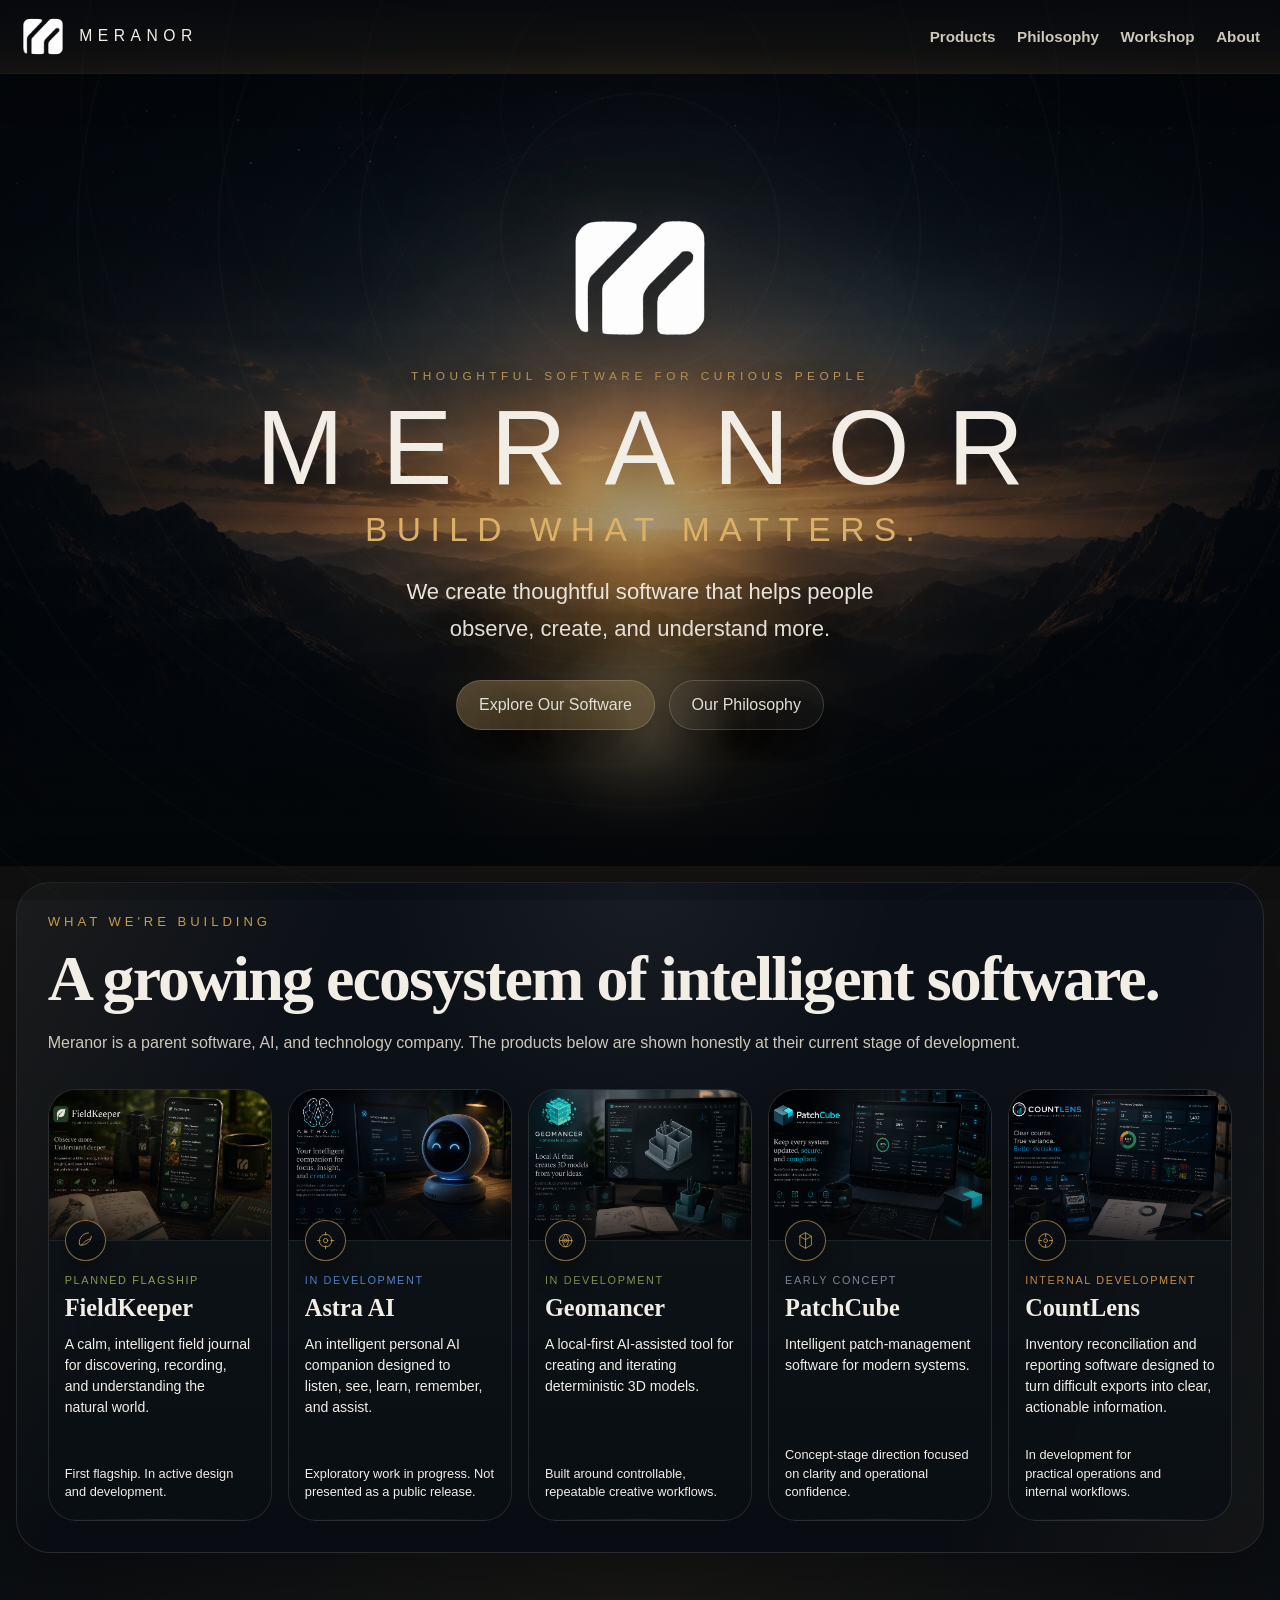
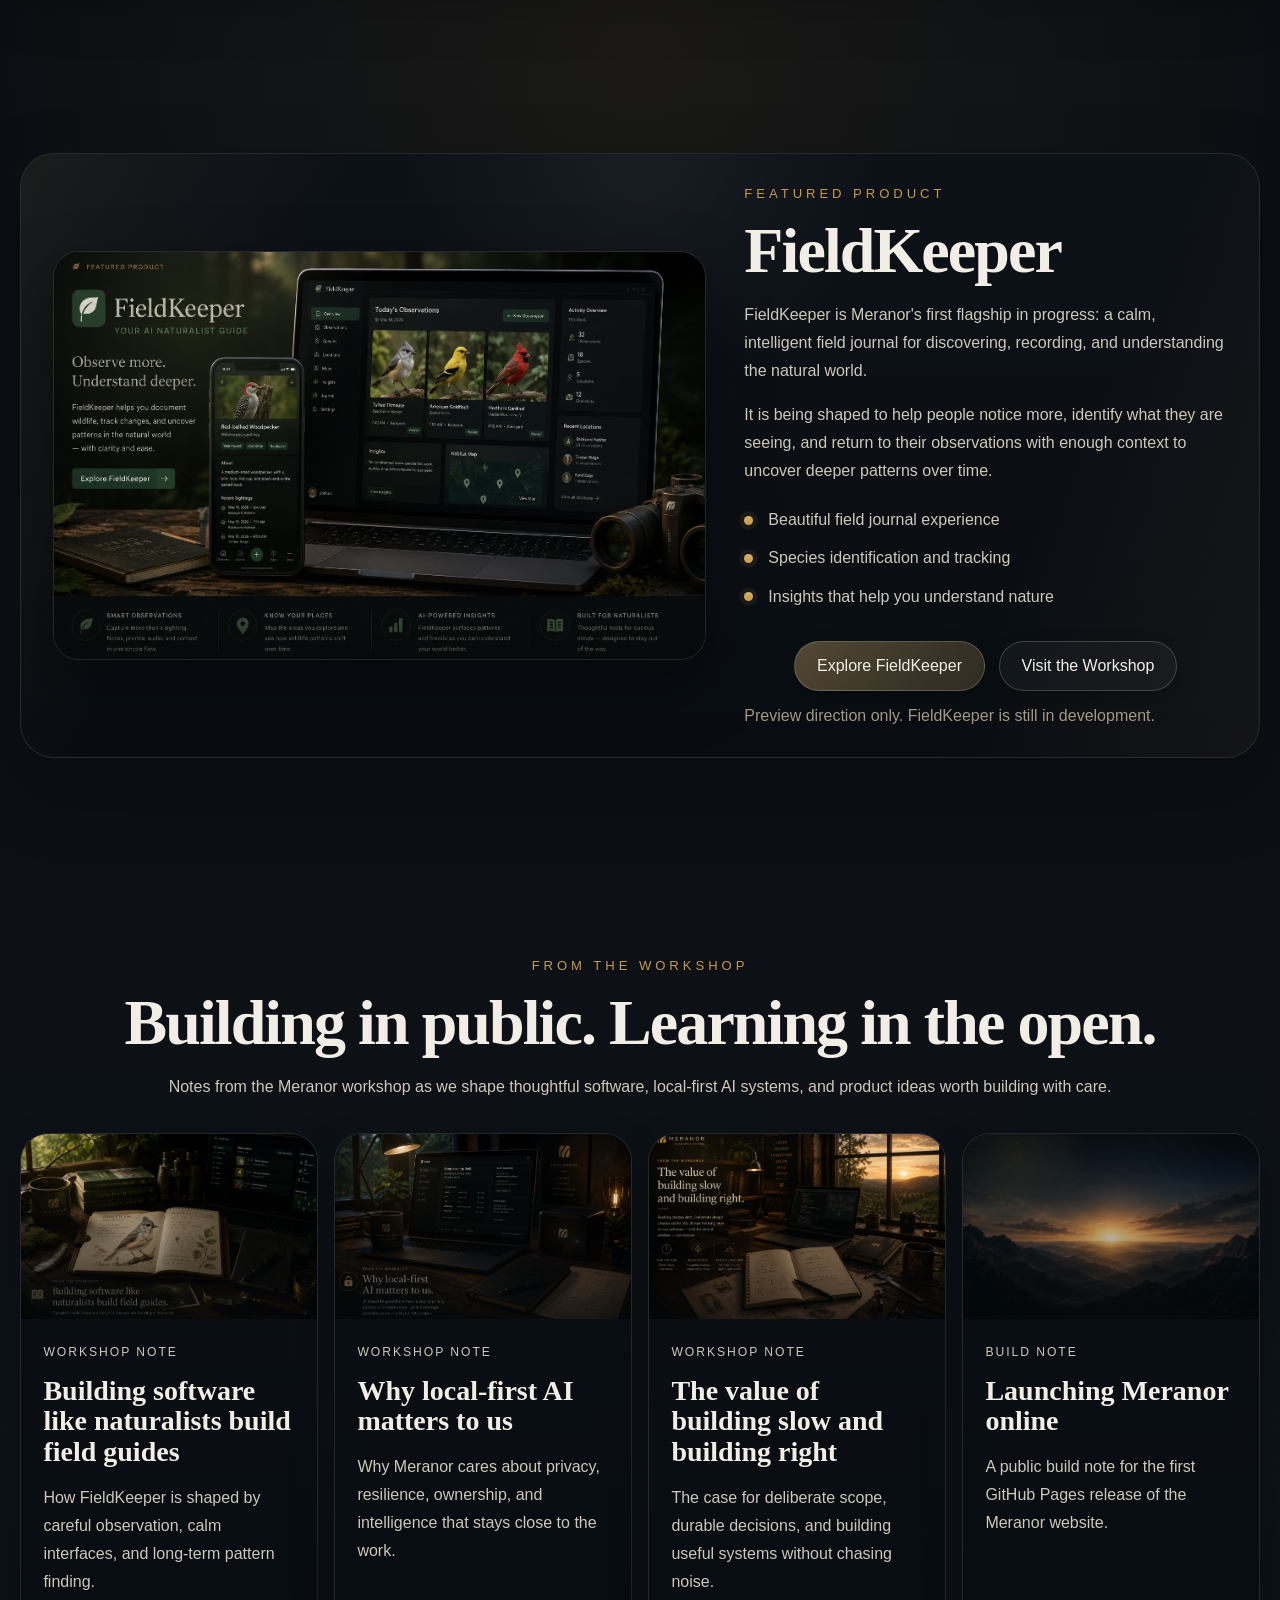
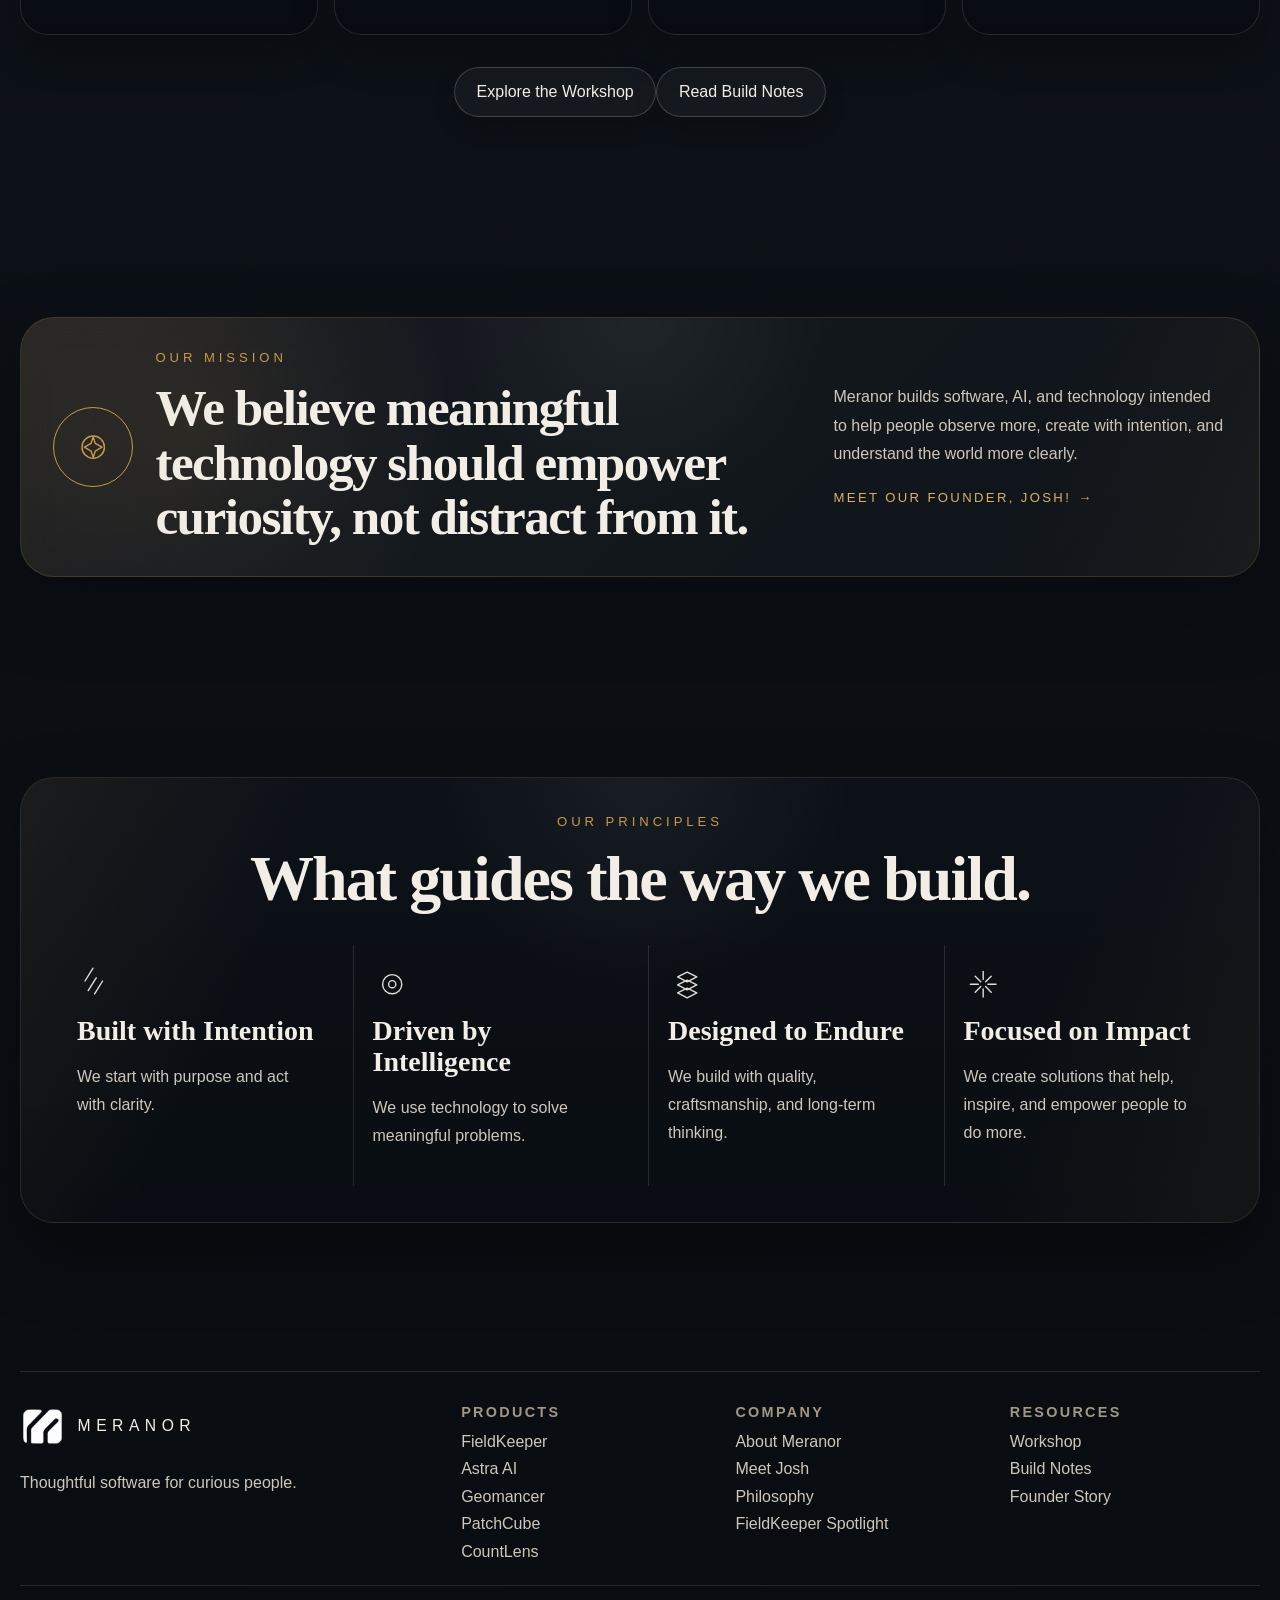
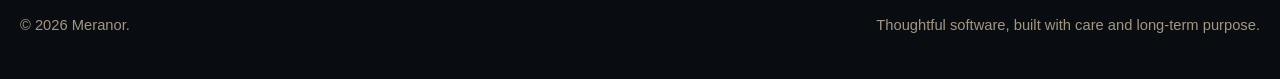
==== commit 2f9012fe: "feat: public vision and workshop maturity v0.8" ====
--- a/index.html
+++ b/index.html
@@ -308,9 +308,8 @@
               <p class="kicker">From the Workshop</p>
               <h2>Building in public. Learning in the open.</h2>
               <p class="lede">
-                Preview sample content for the long-term workshop. These pages
-                establish tone and structure while the editorial workflow is
-                still taking shape.
+                Notes from the Meranor workshop as we shape thoughtful software,
+                local-first AI systems, and product ideas worth building with care.
               </p>
             </div>
 
@@ -319,11 +318,11 @@
                 <a class="workshop-card__link" href="workshop/building-software-like-naturalists-build-field-guides.html">
                   <div class="workshop-card__thumb"><img src="assets/workshop/workshop-naturalist-guides.png" alt="Naturalist desk with field guides, notes, and FieldKeeper inspiration" loading="lazy" /></div>
                   <div class="workshop-card__body">
-                    <p class="workshop-card__meta">Preview sample article</p>
+                    <p class="workshop-card__meta">Workshop note</p>
                     <h3>Building software like naturalists build field guides</h3>
                     <p>
-                      Observation-first product design, calm software, and the
-                      early FieldKeeper mindset.
+                      How FieldKeeper is shaped by careful observation, calm
+                      interfaces, and long-term pattern finding.
                     </p>
                   </div>
                 </a>
@@ -333,11 +332,11 @@
                 <a class="workshop-card__link" href="workshop/why-local-first-ai-matters-to-us.html">
                   <div class="workshop-card__thumb"><img src="assets/workshop/workshop-local-first-ai.png" alt="Local-first AI workspace with private machine and thoughtful interface" loading="lazy" /></div>
                   <div class="workshop-card__body">
-                    <p class="workshop-card__meta">Preview sample article</p>
+                    <p class="workshop-card__meta">Workshop note</p>
                     <h3>Why local-first AI matters to us</h3>
                     <p>
-                      Trust, resilience, and keeping intelligence close to the
-                      work.
+                      Why Meranor cares about privacy, resilience, ownership,
+                      and intelligence that stays close to the work.
                     </p>
                   </div>
                 </a>
@@ -347,10 +346,25 @@
                 <a class="workshop-card__link" href="workshop/the-value-of-building-slow-and-building-right.html">
                   <div class="workshop-card__thumb"><img src="assets/workshop/workshop-building-slow.png" alt="Warm workshop scene about deliberate long-term software craft" loading="lazy" /></div>
                   <div class="workshop-card__body">
-                    <p class="workshop-card__meta">Preview sample article</p>
+                    <p class="workshop-card__meta">Workshop note</p>
                     <h3>The value of building slow and building right</h3>
                     <p>
-                      Long-horizon product craft, intentional scope, and durable decisions.
+                      The case for deliberate scope, durable decisions, and
+                      building useful systems without chasing noise.
+                    </p>
+                  </div>
+                </a>
+              </article>
+
+              <article class="workshop-card">
+                <a class="workshop-card__link" href="workshop/build-notes/launching-meranor-online.html">
+                  <div class="workshop-card__thumb"><img src="assets/hero/meranor-hero-sunset-mountains.png" alt="Meranor launch note with warm mountain horizon imagery" loading="lazy" /></div>
+                  <div class="workshop-card__body">
+                    <p class="workshop-card__meta">Build note</p>
+                    <h3>Launching Meranor online</h3>
+                    <p>
+                      A public build note for the first GitHub Pages release of
+                      the Meranor website.
                     </p>
                   </div>
                 </a>
@@ -360,6 +374,9 @@
             <div class="section-actions">
               <a class="button button--secondary" href="workshop/index.html">
                 Explore the Workshop
+              </a>
+              <a class="button button--secondary" href="workshop/build-notes/index.html">
+                Read Build Notes
               </a>
             </div>
           </div>
@@ -479,16 +496,16 @@
             <div>
               <h2 class="site-footer__title">Resources</h2>
               <ul class="site-footer__list">
-                <li><a href="workshop/index.html">Workshop Preview</a></li>
-                <li>Brand foundation</li>
-                <li>Static local foundation</li>
+                <li><a href="workshop/index.html">Workshop</a></li>
+                <li><a href="workshop/build-notes/index.html">Build Notes</a></li>
+                <li><a href="founder/index.html">Founder Story</a></li>
               </ul>
             </div>
           </div>
 
           <div class="site-footer__bottom">
             <p>&copy; <span data-current-year>2026</span> Meranor.</p>
-            <p>No public launch claims. No external dependencies.</p>
+            <p>Thoughtful software, built with care and long-term purpose.</p>
           </div>
         </div>
       </footer>
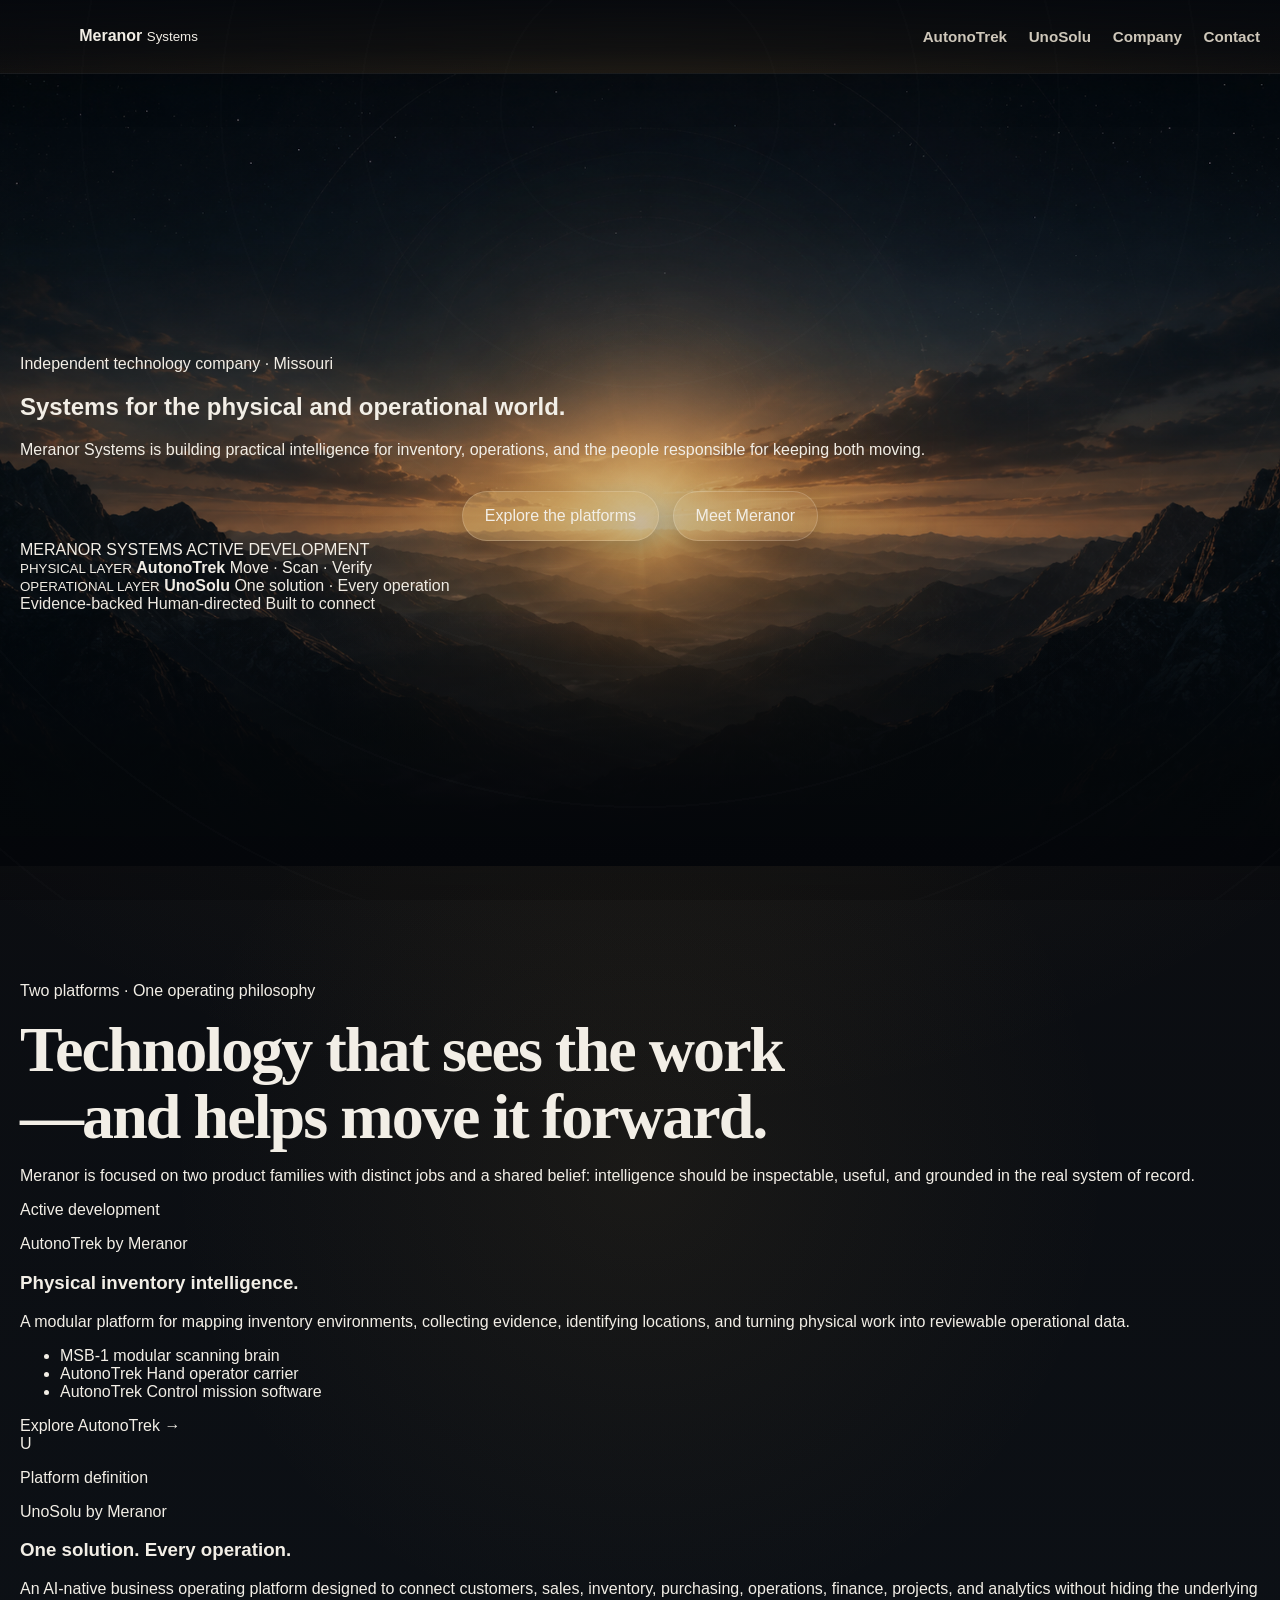
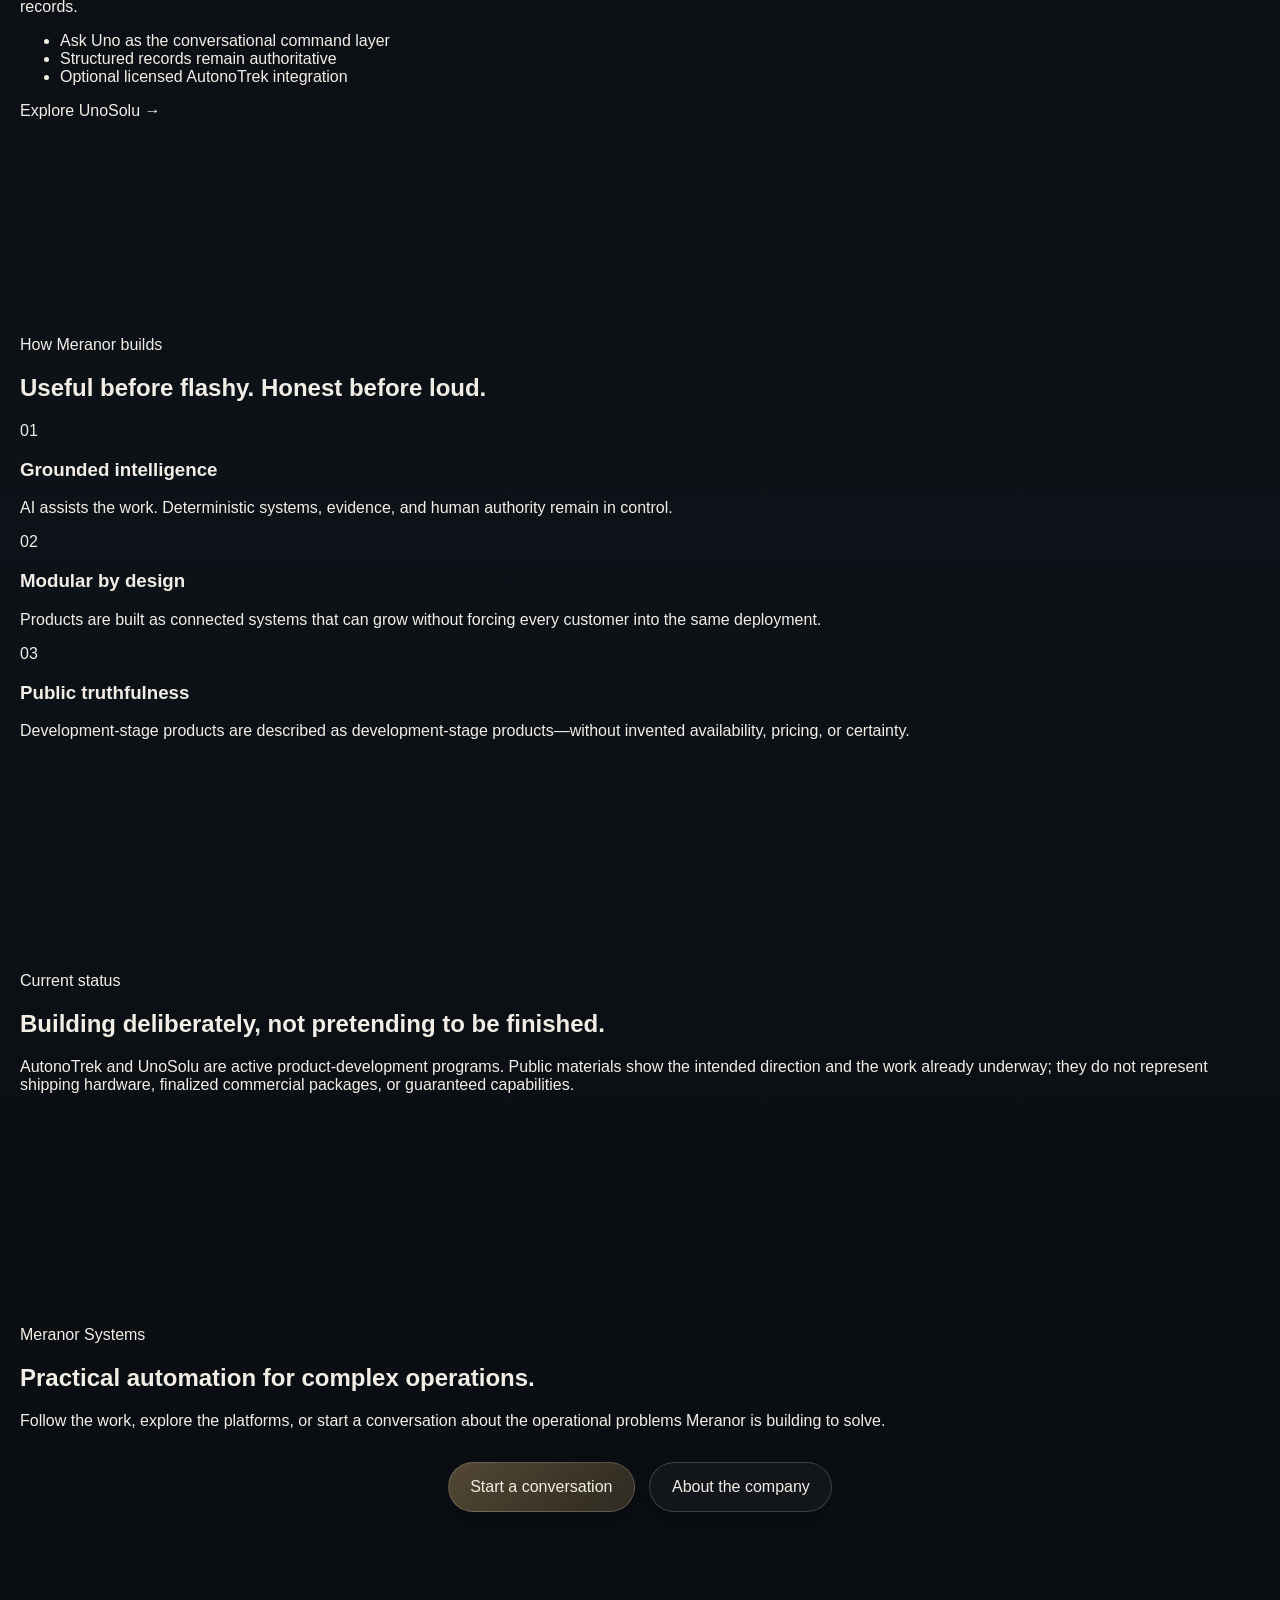
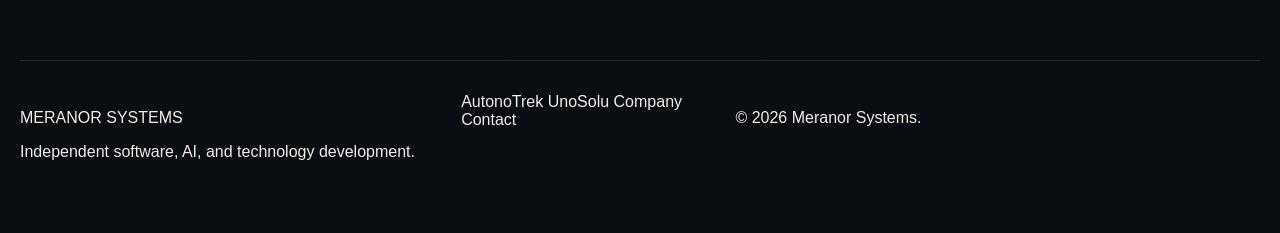
==== commit 38016b99: "Start Meranor Systems public-truth redesign" ====
--- a/index.html
+++ b/index.html
@@ -2,98 +2,27 @@
 <html lang="en">
   <head>
     <meta charset="utf-8" />
-    <meta
-      name="viewport"
-      content="width=device-width, initial-scale=1, viewport-fit=cover"
-    />
+    <meta name="viewport" content="width=device-width, initial-scale=1, viewport-fit=cover" />
     <meta
       name="description"
-      content="Meranor creates thoughtful software that helps people observe, create, and understand more."
+      content="Meranor Systems builds practical technology for physical inventory intelligence and connected business operations."
     />
     <meta name="color-scheme" content="dark" />
-    <title>Meranor | Build What Matters.</title>
+    <title>Meranor Systems | Practical Intelligence for Real Operations</title>
     <link rel="stylesheet" href="styles.css" />
-    <link rel="preload" as="image" href="assets/hero/meranor-hero-sunset-mountains.png" />
   </head>
   <body data-page="home">
     <a class="skip-link" href="#main-content">Skip to content</a>
 
-    <svg class="icon-sprite" aria-hidden="true" focusable="false">
-      <symbol id="icon-fieldkeeper" viewBox="0 0 48 48">
-        <path d="M30 8c-7.2.6-12.7 4-16.4 10.2-2.5 4.3-3.2 9.2-2 14.6 4.7 1.2 9.2.5 13.5-2.1C31.4 27.1 35 21.8 36 15" />
-        <path d="M15 34c3.3-4.5 7.3-8.1 11.8-10.8 2.2-1.3 4.6-2.2 7.2-2.8" />
-      </symbol>
-      <symbol id="icon-astra" viewBox="0 0 48 48">
-        <circle cx="24" cy="24" r="13" />
-        <circle cx="24" cy="24" r="4.5" />
-        <path d="M24 7v6" />
-        <path d="M24 35v6" />
-        <path d="M7 24h6" />
-        <path d="M35 24h6" />
-      </symbol>
-      <symbol id="icon-geomancer" viewBox="0 0 48 48">
-        <circle cx="24" cy="24" r="13" />
-        <path d="M11 24h26" />
-        <path d="M24 11c-4 3.7-6 8-6 13s2 9.3 6 13" />
-        <path d="M24 11c4 3.7 6 8 6 13s-2 9.3-6 13" />
-        <circle cx="24" cy="24" r="3.5" />
-      </symbol>
-      <symbol id="icon-patchcube" viewBox="0 0 48 48">
-        <path d="M24 8 36 15v18L24 40 12 33V15Z" />
-        <path d="M24 8v14" />
-        <path d="M12 15l12 7 12-7" />
-        <path d="M24 22v18" />
-      </symbol>
-      <symbol id="icon-countlens" viewBox="0 0 48 48">
-        <circle cx="24" cy="24" r="14" />
-        <circle cx="24" cy="24" r="4" />
-        <path d="M24 10v6" />
-        <path d="M24 32v6" />
-        <path d="M10 24h6" />
-        <path d="M32 24h6" />
-      </symbol>
-      <symbol id="icon-mission" viewBox="0 0 48 48">
-        <circle cx="24" cy="24" r="14" />
-        <path d="m24 11 2.6 8.2L35 24l-8.4 4.8L24 37l-2.6-8.2L13 24l8.4-4.8Z" />
-      </symbol>
-      <symbol id="icon-intention" viewBox="0 0 48 48">
-        <path d="m14 32 10-16" />
-        <path d="m22 36 10-16" />
-        <path d="m10 20 10-16" />
-      </symbol>
-      <symbol id="icon-intelligence" viewBox="0 0 48 48">
-        <circle cx="24" cy="24" r="12" />
-        <circle cx="24" cy="24" r="4.5" />
-      </symbol>
-      <symbol id="icon-endure" viewBox="0 0 48 48">
-        <path d="M24 9 36 15 24 21 12 15Z" />
-        <path d="M24 19 36 25 24 31 12 25Z" />
-        <path d="M24 29 36 35 24 41 12 35Z" />
-      </symbol>
-      <symbol id="icon-impact" viewBox="0 0 48 48">
-        <path d="M24 8v10" />
-        <path d="M24 30v10" />
-        <path d="M8 24h10" />
-        <path d="M30 24h10" />
-        <path d="m14 14 7 7" />
-        <path d="m27 27 7 7" />
-        <path d="m14 34 7-7" />
-        <path d="m27 21 7-7" />
-      </symbol>
-    </svg>
-
     <div class="page-shell">
       <header class="site-header">
         <div class="site-header__inner">
-          <a class="brand" href="index.html" aria-label="Meranor home">
-            <img
-              class="brand__mark"
-              src="assets/brand/makers-mark-vector.png"
-              alt=""
-              width="160"
-              height="160"
-            />
-            <span class="brand__wordmark">Meranor</span>
+          <a class="brand" href="index.html" aria-label="Meranor Systems home">
+            <span class="brand__mark" aria-hidden="true"><span></span></span>
+            <span class="brand__lockup">
+              <strong>Meranor</strong>
+              <small>Systems</small>
+            </span>
           </a>
 
           <button
@@ -106,349 +35,190 @@
           </button>
 
           <nav class="site-nav" id="site-nav" aria-label="Primary navigation">
-            <a href="#products">Products</a>
-            <a href="#philosophy">Philosophy</a>
-            <a href="workshop/index.html">Workshop</a>
-            <a href="#about">About</a>
+            <a href="autonotrek/">AutonoTrek</a>
+            <a href="unosolu/">UnoSolu</a>
+            <a href="company/">Company</a>
+            <a class="nav-cta" href="contact/">Contact</a>
           </nav>
         </div>
       </header>
 
       <main id="main-content">
-        <section class="hero">
-          <div class="hero__atmosphere" aria-hidden="true"></div>
+        <section class="hero hero--systems">
+          <div class="hero__grid" aria-hidden="true"></div>
           <div class="section-frame hero__frame">
-            <div class="hero__content">
-              <div class="hero__identity">
-                <img
-                  class="hero__mark"
-                  src="assets/brand/makers-mark-vector.png"
-                  alt=""
-                  width="160"
-                  height="160"
-                />
-                <p class="hero__eyebrow">Thoughtful software for curious people</p>
-                <h1 class="hero__title">Meranor</h1>
-                <p class="hero__tagline">Build What Matters.</p>
-                <p class="hero__statement">
-                  We create thoughtful software that helps people observe,
-                  create, and understand more.
+            <div class="hero__copy">
+              <p class="eyebrow">Independent technology company · Missouri</p>
+              <h1>Systems for the physical and operational world.</h1>
+              <p class="hero__lede">
+                Meranor Systems is building practical intelligence for inventory,
+                operations, and the people responsible for keeping both moving.
+              </p>
+              <div class="button-row">
+                <a class="button button--primary" href="#platforms">Explore the platforms</a>
+                <a class="button button--secondary" href="company/">Meet Meranor</a>
+              </div>
+            </div>
+
+            <div class="hero-console" aria-label="Meranor Systems platform overview">
+              <div class="hero-console__top">
+                <span>MERANOR SYSTEMS</span>
+                <span class="status-dot">ACTIVE DEVELOPMENT</span>
+              </div>
+              <div class="hero-console__signal">
+                <span></span><span></span><span></span><span></span><span></span>
+              </div>
+              <div class="hero-console__rows">
+                <div>
+                  <small>PHYSICAL LAYER</small>
+                  <strong>AutonoTrek</strong>
+                  <span>Move · Scan · Verify</span>
+                </div>
+                <div>
+                  <small>OPERATIONAL LAYER</small>
+                  <strong>UnoSolu</strong>
+                  <span>One solution · Every operation</span>
+                </div>
+              </div>
+              <div class="hero-console__footer">
+                <span>Evidence-backed</span>
+                <span>Human-directed</span>
+                <span>Built to connect</span>
+              </div>
+            </div>
+          </div>
+        </section>
+
+        <section class="section" id="platforms">
+          <div class="section-frame">
+            <div class="section-heading">
+              <p class="eyebrow">Two platforms · One operating philosophy</p>
+              <h2>Technology that sees the work—and helps move it forward.</h2>
+              <p>
+                Meranor is focused on two product families with distinct jobs and a
+                shared belief: intelligence should be inspectable, useful, and grounded
+                in the real system of record.
+              </p>
+            </div>
+
+            <div class="platform-grid">
+              <article class="platform-card platform-card--autonotrek">
+                <div class="platform-card__visual" aria-hidden="true">
+                  <div class="scan-head">
+                    <span class="scan-head__lens"></span>
+                    <span class="scan-head__bar"></span>
+                  </div>
+                  <div class="scan-grip"></div>
+                </div>
+                <div class="platform-card__content">
+                  <p class="status-label status-label--amber">Active development</p>
+                  <p class="platform-card__brand">AutonoTrek <span>by Meranor</span></p>
+                  <h3>Physical inventory intelligence.</h3>
+                  <p>
+                    A modular platform for mapping inventory environments, collecting
+                    evidence, identifying locations, and turning physical work into
+                    reviewable operational data.
+                  </p>
+                  <ul class="signal-list">
+                    <li>MSB-1 modular scanning brain</li>
+                    <li>AutonoTrek Hand operator carrier</li>
+                    <li>AutonoTrek Control mission software</li>
+                  </ul>
+                  <a class="text-link" href="autonotrek/">Explore AutonoTrek <span>→</span></a>
+                </div>
+              </article>
+
+              <article class="platform-card platform-card--unosolu">
+                <div class="platform-card__visual platform-card__visual--uno" aria-hidden="true">
+                  <div class="uno-orbit uno-orbit--one"></div>
+                  <div class="uno-orbit uno-orbit--two"></div>
+                  <div class="uno-core">U</div>
+                </div>
+                <div class="platform-card__content">
+                  <p class="status-label status-label--cyan">Platform definition</p>
+                  <p class="platform-card__brand">UnoSolu <span>by Meranor</span></p>
+                  <h3>One solution. Every operation.</h3>
+                  <p>
+                    An AI-native business operating platform designed to connect
+                    customers, sales, inventory, purchasing, operations, finance,
+                    projects, and analytics without hiding the underlying records.
+                  </p>
+                  <ul class="signal-list">
+                    <li>Ask Uno as the conversational command layer</li>
+                    <li>Structured records remain authoritative</li>
+                    <li>Optional licensed AutonoTrek integration</li>
+                  </ul>
+                  <a class="text-link text-link--cyan" href="unosolu/">Explore UnoSolu <span>→</span></a>
+                </div>
+              </article>
+            </div>
+          </div>
+        </section>
+
+        <section class="section section--principles">
+          <div class="section-frame">
+            <div class="principle-intro">
+              <p class="eyebrow">How Meranor builds</p>
+              <h2>Useful before flashy. Honest before loud.</h2>
+            </div>
+            <div class="principle-grid">
+              <article>
+                <span>01</span>
+                <h3>Grounded intelligence</h3>
+                <p>
+                  AI assists the work. Deterministic systems, evidence, and human
+                  authority remain in control.
                 </p>
-                <div class="button-row">
-                  <a class="button button--primary" href="#products">
-                    Explore Our Software
-                  </a>
-                  <a class="button button--secondary" href="#philosophy">
-                    Our Philosophy
-                  </a>
-                </div>
-              </div>
-            </div>
-          </div>
-        </section>
-
-        <section class="section" id="products">
-          <div class="section-frame">
-            <div class="panel products-panel">
-              <div class="section-heading">
-                <p class="kicker">What We're Building</p>
-                <h2>A growing ecosystem of intelligent software.</h2>
-                <p class="lede">
-                  Meranor is a parent software, AI, and technology company.
-                  The products below are shown honestly at their current stage
-                  of development.
+              </article>
+              <article>
+                <span>02</span>
+                <h3>Modular by design</h3>
+                <p>
+                  Products are built as connected systems that can grow without forcing
+                  every customer into the same deployment.
                 </p>
-              </div>
-
-              <div class="product-grid">
-                <article class="product-card product-card--fieldkeeper" id="product-fieldkeeper">
-                  <div class="product-card__media">
-                    <img src="assets/products/fieldkeeper-card-preview.png" alt="FieldKeeper product preview showing nature observation software and field journal imagery" loading="lazy" />
-                  </div>
-                  <div class="product-card__glyph" aria-hidden="true">
-                    <svg viewBox="0 0 48 48"><use href="#icon-fieldkeeper"></use></svg>
-                  </div>
-                  <p class="product-card__status">Planned flagship</p>
-                  <h3>FieldKeeper</h3>
-                  <p class="product-card__headline">
-                    A calm, intelligent field journal for discovering,
-                    recording, and understanding the natural world.
-                  </p>
-                  <p class="product-card__detail">
-                    First flagship. In active design and development.
-                  </p>
-                </article>
-
-                <article class="product-card product-card--astra" id="product-astra-ai">
-                  <div class="product-card__media">
-                    <img src="assets/products/astra-card-preview.png" alt="Astra AI product preview showing an intelligent companion interface" loading="lazy" />
-                  </div>
-                  <div class="product-card__glyph" aria-hidden="true">
-                    <svg viewBox="0 0 48 48"><use href="#icon-astra"></use></svg>
-                  </div>
-                  <p class="product-card__status">In development</p>
-                  <h3>Astra AI</h3>
-                  <p class="product-card__headline">
-                    An intelligent personal AI companion designed to listen,
-                    see, learn, remember, and assist.
-                  </p>
-                  <p class="product-card__detail">
-                    Exploratory work in progress. Not presented as a public release.
-                  </p>
-                </article>
-
-                <article class="product-card product-card--geomancer" id="product-geomancer">
-                  <div class="product-card__media">
-                    <img src="assets/products/geomancer-card-preview.png" alt="Geomancer product preview showing local AI assisted 3D model creation" loading="lazy" />
-                  </div>
-                  <div class="product-card__glyph" aria-hidden="true">
-                    <svg viewBox="0 0 48 48"><use href="#icon-geomancer"></use></svg>
-                  </div>
-                  <p class="product-card__status">In development</p>
-                  <h3>Geomancer</h3>
-                  <p class="product-card__headline">
-                    A local-first AI-assisted tool for creating and iterating
-                    deterministic 3D models.
-                  </p>
-                  <p class="product-card__detail">
-                    Built around controllable, repeatable creative workflows.
-                  </p>
-                </article>
-
-                <article class="product-card product-card--patchcube" id="product-patchcube">
-                  <div class="product-card__media">
-                    <img src="assets/products/patchcube-card-preview.png" alt="PatchCube product preview showing patch management and systems dashboard imagery" loading="lazy" />
-                  </div>
-                  <div class="product-card__glyph" aria-hidden="true">
-                    <svg viewBox="0 0 48 48"><use href="#icon-patchcube"></use></svg>
-                  </div>
-                  <p class="product-card__status">Early concept</p>
-                  <h3>PatchCube</h3>
-                  <p class="product-card__headline">
-                    Intelligent patch-management software for modern systems.
-                  </p>
-                  <p class="product-card__detail">
-                    Concept-stage direction focused on clarity and operational confidence.
-                  </p>
-                </article>
-
-                <article class="product-card product-card--countlens" id="product-countlens">
-                  <div class="product-card__media">
-                    <img src="assets/products/countlens-card-preview.png" alt="CountLens product preview showing inventory reconciliation dashboard imagery" loading="lazy" />
-                  </div>
-                  <div class="product-card__glyph" aria-hidden="true">
-                    <svg viewBox="0 0 48 48"><use href="#icon-countlens"></use></svg>
-                  </div>
-                  <p class="product-card__status">Internal development</p>
-                  <h3>CountLens</h3>
-                  <p class="product-card__headline">
-                    Inventory reconciliation and reporting software designed to
-                    turn difficult exports into clear, actionable information.
-                  </p>
-                  <p class="product-card__detail">
-                    In development for practical operations and internal workflows.
-                  </p>
-                </article>
-              </div>
-            </div>
-          </div>
-        </section>
-
-        <section class="section" id="fieldkeeper">
-          <div class="section-frame">
-            <div class="panel feature-panel">
-              <figure class="feature-panel__visual feature-panel__visual--image">
-                <img
-                  src="assets/products/fieldkeeper-featured-preview.png"
-                  alt="FieldKeeper featured product preview showing desktop and mobile nature observation interfaces"
-                  loading="lazy"
-                />
-              </figure>
-
-              <div class="feature-panel__content">
-                <p class="kicker">Featured Product</p>
-                <h2>FieldKeeper</h2>
-                <p class="lede">
-                  FieldKeeper is Meranor's first flagship in progress: a calm,
-                  intelligent field journal for discovering, recording, and
-                  understanding the natural world.
+              </article>
+              <article>
+                <span>03</span>
+                <h3>Public truthfulness</h3>
+                <p>
+                  Development-stage products are described as development-stage
+                  products—without invented availability, pricing, or certainty.
                 </p>
-                <p class="body-copy">
-                  It is being shaped to help people notice more, identify what
-                  they are seeing, and return to their observations with enough
-                  context to uncover deeper patterns over time.
-                </p>
-                <ul class="feature-list">
-                  <li>Beautiful field journal experience</li>
-                  <li>Species identification and tracking</li>
-                  <li>Insights that help you understand nature</li>
-                </ul>
-                <div class="button-row">
-                  <a
-                    class="button button--primary"
-                    href="workshop/building-software-like-naturalists-build-field-guides.html"
-                  >
-                    Explore FieldKeeper
-                  </a>
-                  <a class="button button--secondary" href="workshop/index.html">
-                    Visit the Workshop
-                  </a>
-                </div>
-                <p class="meta-note">
-                  Preview direction only. FieldKeeper is still in development.
-                </p>
-              </div>
-            </div>
-          </div>
-        </section>
-
-        <section class="section" id="workshop">
-          <div class="section-frame">
-            <div class="section-heading section-heading--centered">
-              <p class="kicker">From the Workshop</p>
-              <h2>Building in public. Learning in the open.</h2>
-              <p class="lede">
-                Notes from the Meranor workshop as we shape thoughtful software,
-                local-first AI systems, and product ideas worth building with care.
-              </p>
-            </div>
-
-            <div class="workshop-grid">
-              <article class="workshop-card">
-                <a class="workshop-card__link" href="workshop/building-software-like-naturalists-build-field-guides.html">
-                  <div class="workshop-card__thumb"><img src="assets/workshop/workshop-naturalist-guides.png" alt="Naturalist desk with field guides, notes, and FieldKeeper inspiration" loading="lazy" /></div>
-                  <div class="workshop-card__body">
-                    <p class="workshop-card__meta">Workshop note</p>
-                    <h3>Building software like naturalists build field guides</h3>
-                    <p>
-                      How FieldKeeper is shaped by careful observation, calm
-                      interfaces, and long-term pattern finding.
-                    </p>
-                  </div>
-                </a>
-              </article>
-
-              <article class="workshop-card">
-                <a class="workshop-card__link" href="workshop/why-local-first-ai-matters-to-us.html">
-                  <div class="workshop-card__thumb"><img src="assets/workshop/workshop-local-first-ai.png" alt="Local-first AI workspace with private machine and thoughtful interface" loading="lazy" /></div>
-                  <div class="workshop-card__body">
-                    <p class="workshop-card__meta">Workshop note</p>
-                    <h3>Why local-first AI matters to us</h3>
-                    <p>
-                      Why Meranor cares about privacy, resilience, ownership,
-                      and intelligence that stays close to the work.
-                    </p>
-                  </div>
-                </a>
-              </article>
-
-              <article class="workshop-card">
-                <a class="workshop-card__link" href="workshop/the-value-of-building-slow-and-building-right.html">
-                  <div class="workshop-card__thumb"><img src="assets/workshop/workshop-building-slow.png" alt="Warm workshop scene about deliberate long-term software craft" loading="lazy" /></div>
-                  <div class="workshop-card__body">
-                    <p class="workshop-card__meta">Workshop note</p>
-                    <h3>The value of building slow and building right</h3>
-                    <p>
-                      The case for deliberate scope, durable decisions, and
-                      building useful systems without chasing noise.
-                    </p>
-                  </div>
-                </a>
-              </article>
-
-              <article class="workshop-card">
-                <a class="workshop-card__link" href="workshop/build-notes/launching-meranor-online.html">
-                  <div class="workshop-card__thumb"><img src="assets/hero/meranor-hero-sunset-mountains.png" alt="Meranor launch note with warm mountain horizon imagery" loading="lazy" /></div>
-                  <div class="workshop-card__body">
-                    <p class="workshop-card__meta">Build note</p>
-                    <h3>Launching Meranor online</h3>
-                    <p>
-                      A public build note for the first GitHub Pages release of
-                      the Meranor website.
-                    </p>
-                  </div>
-                </a>
-              </article>
-            </div>
-
-            <div class="section-actions">
-              <a class="button button--secondary" href="workshop/index.html">
-                Explore the Workshop
-              </a>
-              <a class="button button--secondary" href="workshop/build-notes/index.html">
-                Read Build Notes
-              </a>
-            </div>
-          </div>
-        </section>
-
-        <section class="section" id="about">
-          <div class="section-frame">
-            <div class="panel mission-panel">
-              <div class="mission-panel__icon" aria-hidden="true">
-                <svg viewBox="0 0 48 48"><use href="#icon-mission"></use></svg>
-              </div>
-              <div class="mission-panel__copy">
-                <p class="kicker">Our Mission</p>
-                <h2>
-                  We believe meaningful technology should empower curiosity,
-                  not distract from it.
-                </h2>
-              </div>
-              <div class="mission-panel__support mission-panel__support--with-founder">
-                <p>
-                  Meranor builds software, AI, and technology intended to help
-                  people observe more, create with intention, and understand the
-                  world more clearly.
-                </p>
-                <a class="founder-link" href="founder/index.html">
-                  Meet our Founder, Josh! <span aria-hidden="true">→</span>
-                </a>
-              </div>
-            </div>
-          </div>
-        </section>
-
-        <section class="section" id="philosophy">
-          <div class="section-frame">
-            <div class="panel principles-panel">
-              <div class="section-heading section-heading--centered">
-                <p class="kicker">Our Principles</p>
-                <h2>What guides the way we build.</h2>
-              </div>
-
-              <div class="principles-grid">
-                <article class="principle-card">
-                  <div class="principle-card__glyph" aria-hidden="true">
-                    <svg viewBox="0 0 48 48"><use href="#icon-intention"></use></svg>
-                  </div>
-                  <h3>Built with Intention</h3>
-                  <p>We start with purpose and act with clarity.</p>
-                </article>
-
-                <article class="principle-card">
-                  <div class="principle-card__glyph" aria-hidden="true">
-                    <svg viewBox="0 0 48 48"><use href="#icon-intelligence"></use></svg>
-                  </div>
-                  <h3>Driven by Intelligence</h3>
-                  <p>We use technology to solve meaningful problems.</p>
-                </article>
-
-                <article class="principle-card">
-                  <div class="principle-card__glyph" aria-hidden="true">
-                    <svg viewBox="0 0 48 48"><use href="#icon-endure"></use></svg>
-                  </div>
-                  <h3>Designed to Endure</h3>
-                  <p>We build with quality, craftsmanship, and long-term thinking.</p>
-                </article>
-
-                <article class="principle-card">
-                  <div class="principle-card__glyph" aria-hidden="true">
-                    <svg viewBox="0 0 48 48"><use href="#icon-impact"></use></svg>
-                  </div>
-                  <h3>Focused on Impact</h3>
-                  <p>We create solutions that help, inspire, and empower people to do more.</p>
-                </article>
+              </article>
+            </div>
+          </div>
+        </section>
+
+        <section class="section">
+          <div class="section-frame">
+            <div class="development-note">
+              <div>
+                <p class="eyebrow">Current status</p>
+                <h2>Building deliberately, not pretending to be finished.</h2>
+              </div>
+              <p>
+                AutonoTrek and UnoSolu are active product-development programs. Public
+                materials show the intended direction and the work already underway;
+                they do not represent shipping hardware, finalized commercial packages,
+                or guaranteed capabilities.
+              </p>
+            </div>
+          </div>
+        </section>
+
+        <section class="section section--cta">
+          <div class="section-frame">
+            <div class="cta-panel">
+              <p class="eyebrow">Meranor Systems</p>
+              <h2>Practical automation for complex operations.</h2>
+              <p>
+                Follow the work, explore the platforms, or start a conversation about
+                the operational problems Meranor is building to solve.
+              </p>
+              <div class="button-row">
+                <a class="button button--primary" href="contact/">Start a conversation</a>
+                <a class="button button--secondary" href="company/">About the company</a>
               </div>
             </div>
           </div>
@@ -456,57 +226,18 @@
       </main>
 
       <footer class="site-footer">
-        <div class="section-frame">
-          <div class="site-footer__grid">
-            <div class="site-footer__brand">
-              <a class="brand brand--footer" href="index.html" aria-label="Meranor home">
-                <img
-                  class="brand__mark"
-                  src="assets/brand/makers-mark-vector.png"
-                  alt=""
-                  width="160"
-                  height="160"
-                />
-                <span class="brand__wordmark">Meranor</span>
-              </a>
-              <p>Thoughtful software for curious people.</p>
-            </div>
-
-            <div>
-              <h2 class="site-footer__title">Products</h2>
-              <ul class="site-footer__list">
-                <li><a href="#product-fieldkeeper">FieldKeeper</a></li>
-                <li><a href="#product-astra-ai">Astra AI</a></li>
-                <li><a href="#product-geomancer">Geomancer</a></li>
-                <li><a href="#product-patchcube">PatchCube</a></li>
-                <li><a href="#product-countlens">CountLens</a></li>
-              </ul>
-            </div>
-
-            <div>
-              <h2 class="site-footer__title">Company</h2>
-              <ul class="site-footer__list">
-                <li><a href="#about">About Meranor</a></li>
-                <li><a href="founder/index.html">Meet Josh</a></li>
-                <li><a href="#philosophy">Philosophy</a></li>
-                <li><a href="#fieldkeeper">FieldKeeper Spotlight</a></li>
-              </ul>
-            </div>
-
-            <div>
-              <h2 class="site-footer__title">Resources</h2>
-              <ul class="site-footer__list">
-                <li><a href="workshop/index.html">Workshop</a></li>
-                <li><a href="workshop/build-notes/index.html">Build Notes</a></li>
-                <li><a href="founder/index.html">Founder Story</a></li>
-              </ul>
-            </div>
-          </div>
-
-          <div class="site-footer__bottom">
-            <p>&copy; <span data-current-year>2026</span> Meranor.</p>
-            <p>Thoughtful software, built with care and long-term purpose.</p>
-          </div>
+        <div class="section-frame site-footer__grid">
+          <div>
+            <p class="site-footer__brand">MERANOR <span>SYSTEMS</span></p>
+            <p>Independent software, AI, and technology development.</p>
+          </div>
+          <nav aria-label="Footer navigation">
+            <a href="autonotrek/">AutonoTrek</a>
+            <a href="unosolu/">UnoSolu</a>
+            <a href="company/">Company</a>
+            <a href="contact/">Contact</a>
+          </nav>
+          <p class="site-footer__legal">© <span data-current-year></span> Meranor Systems.</p>
         </div>
       </footer>
     </div>
@@ -514,5 +245,3 @@
     <script src="app.js" defer></script>
   </body>
 </html>
-
-
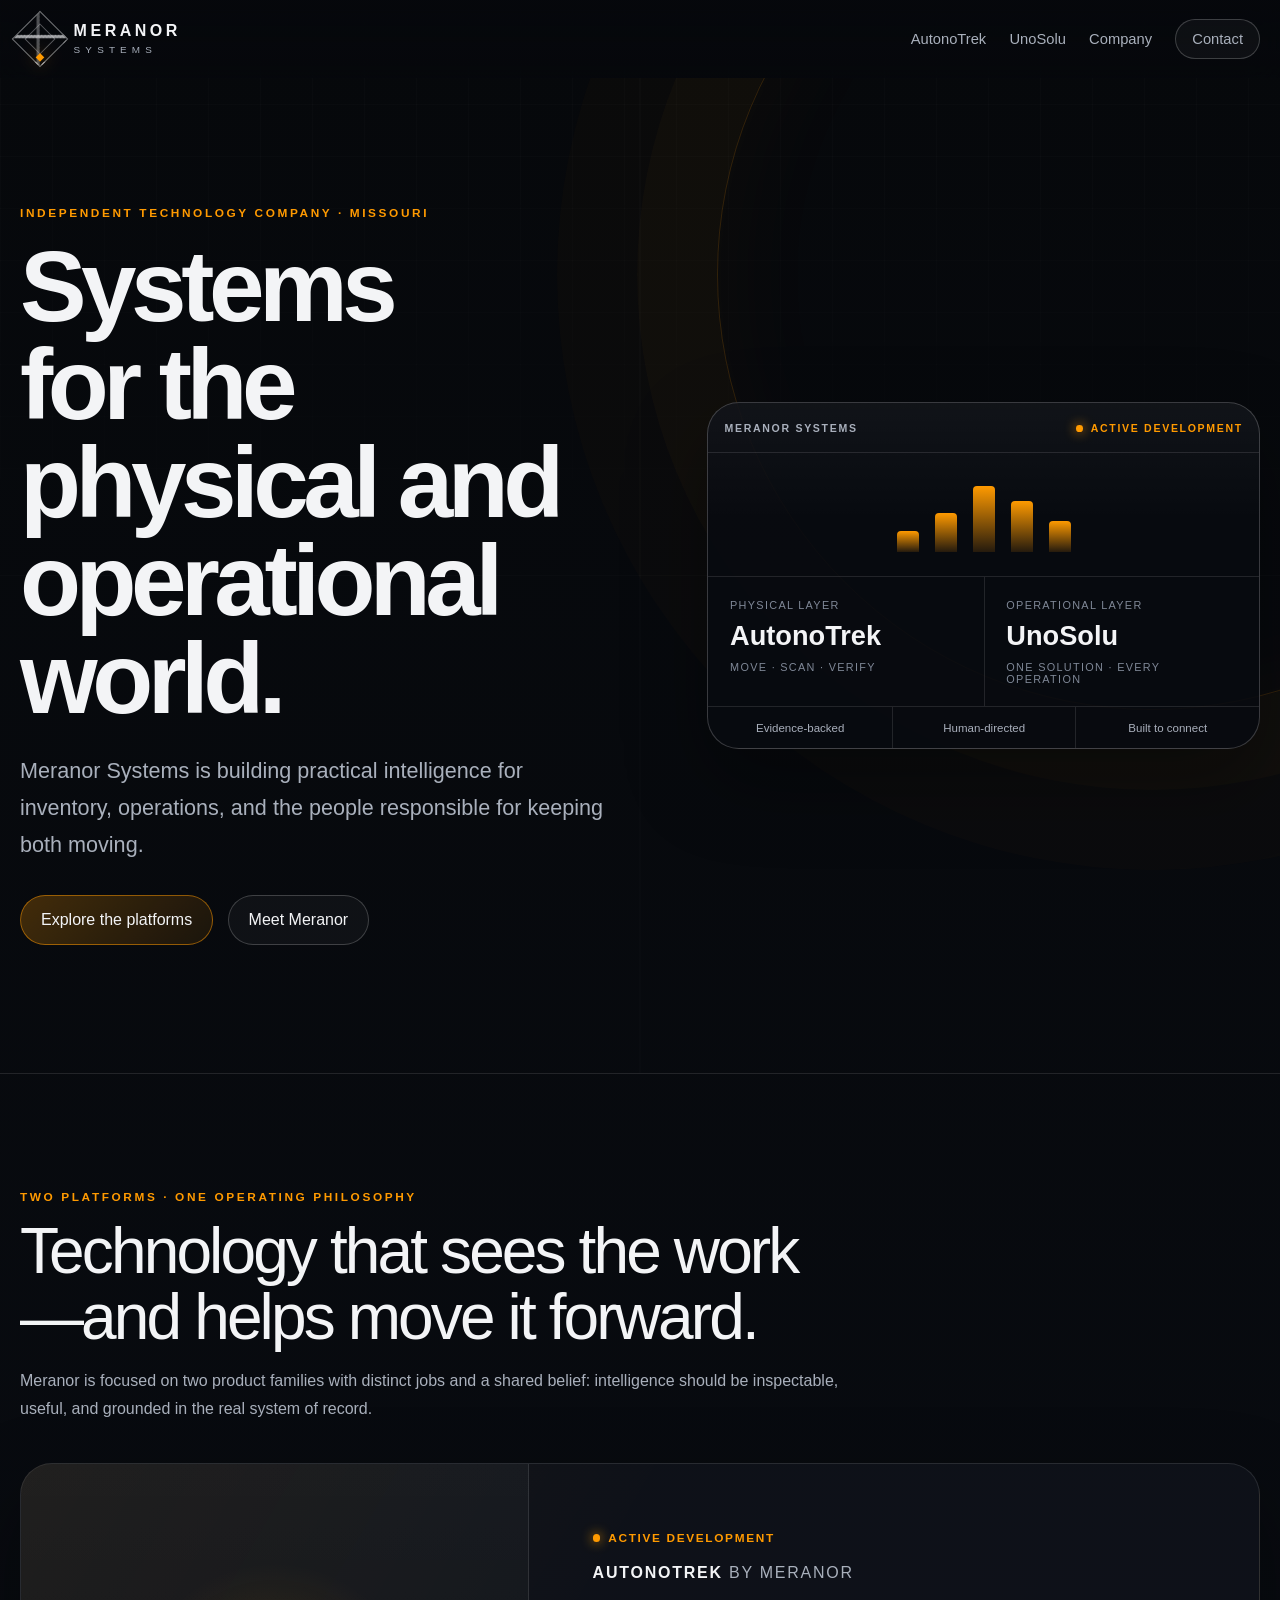
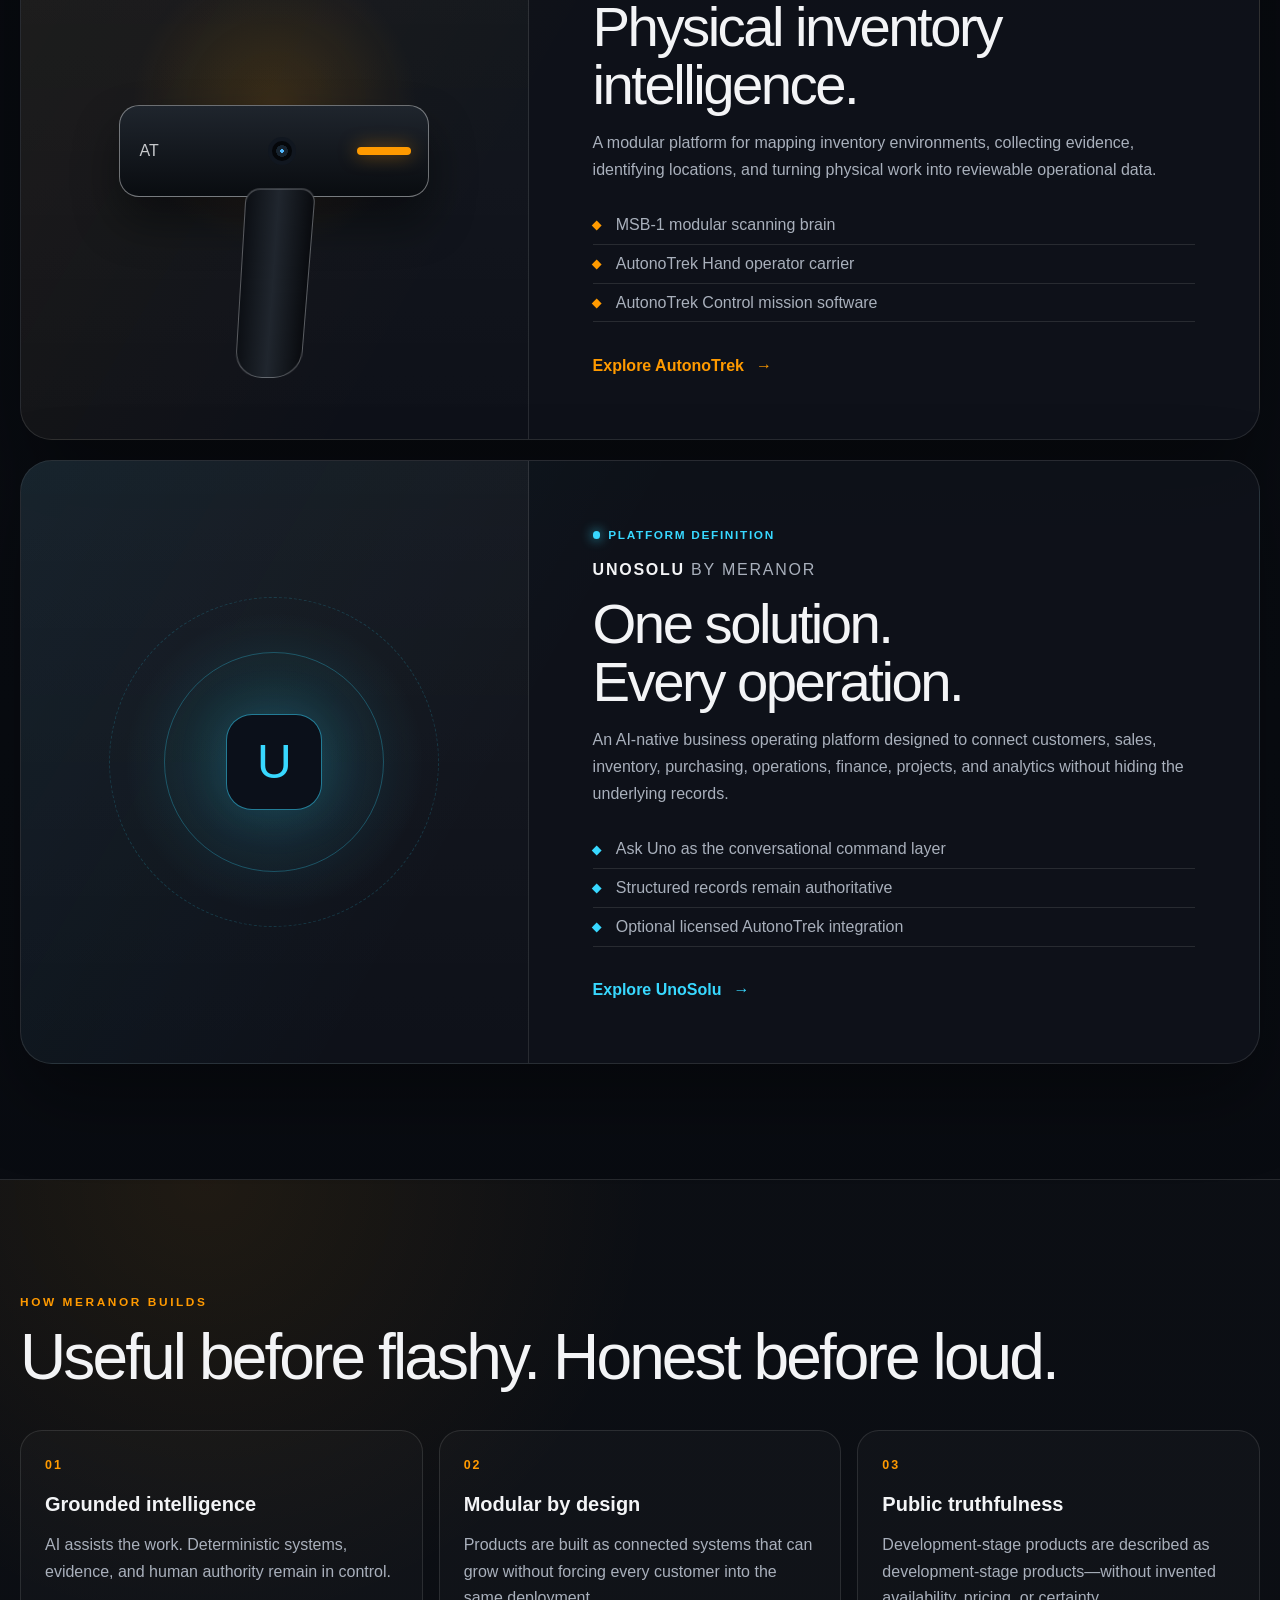
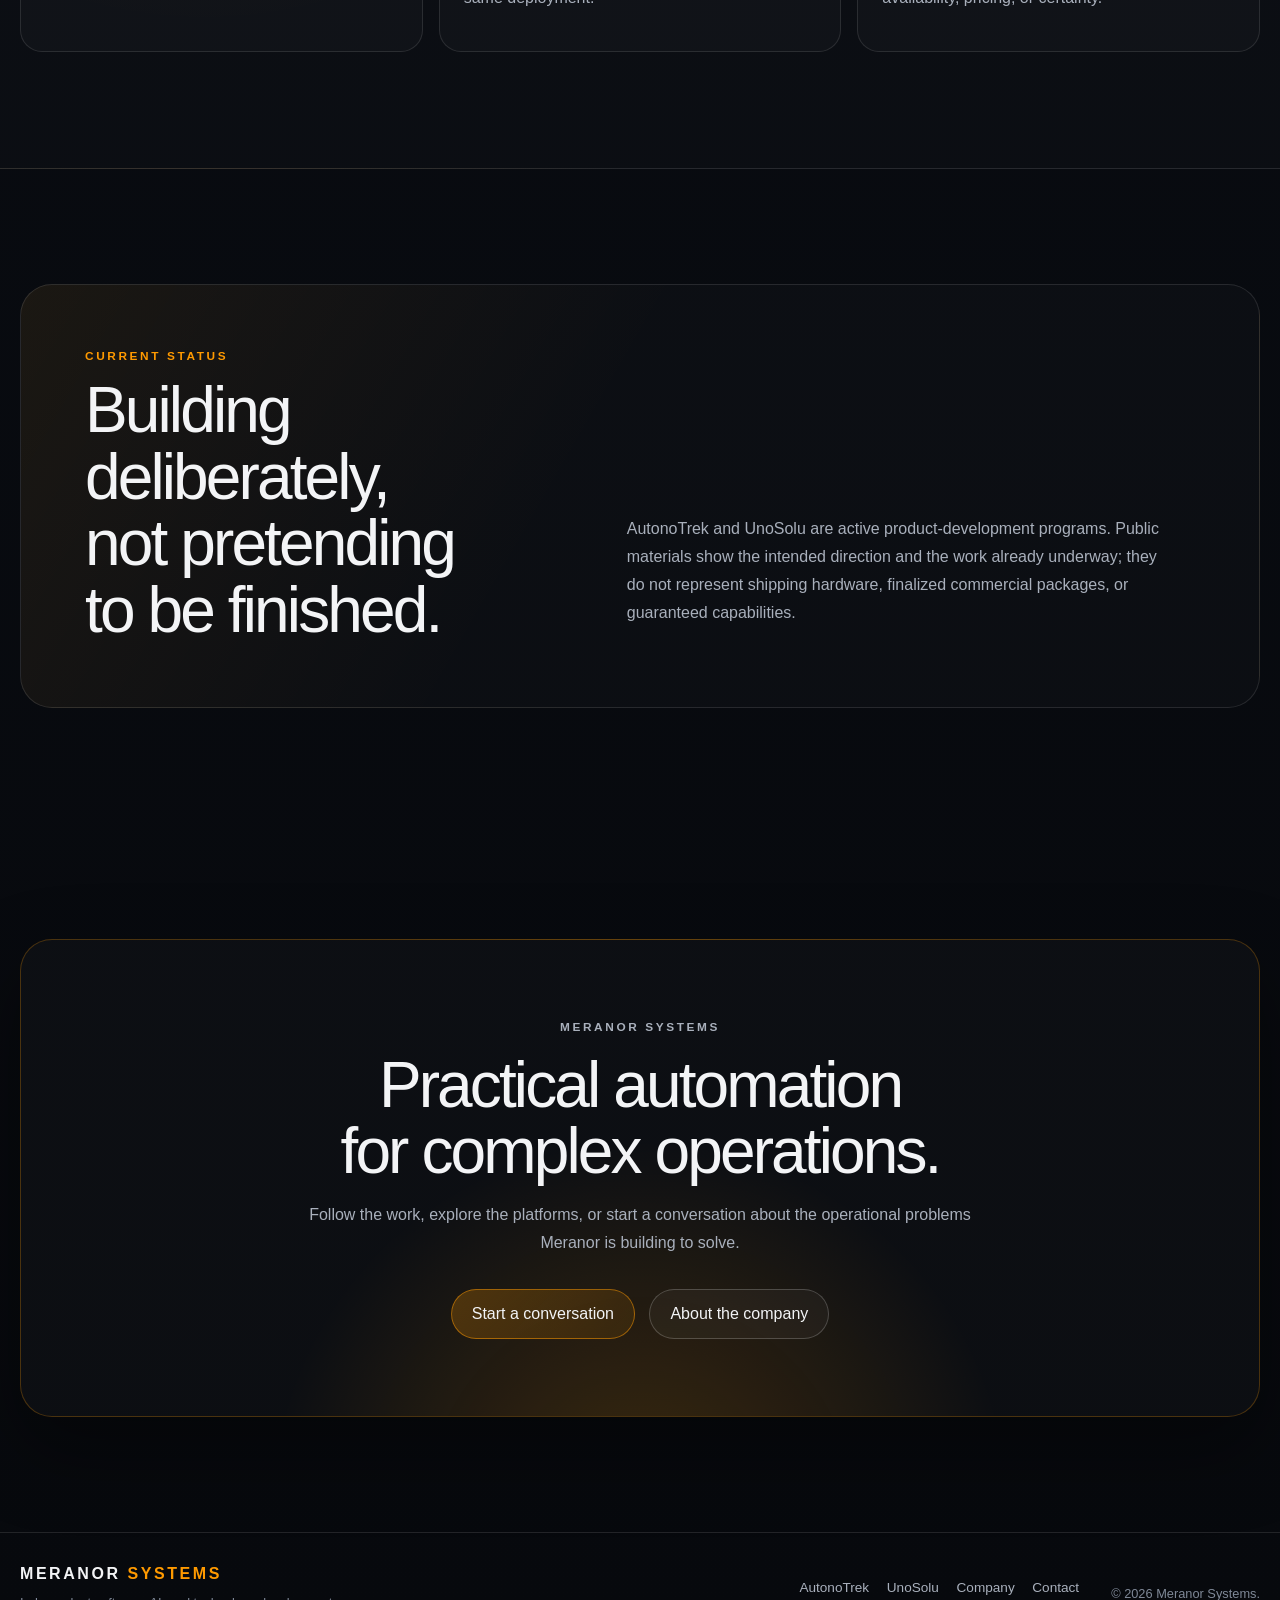
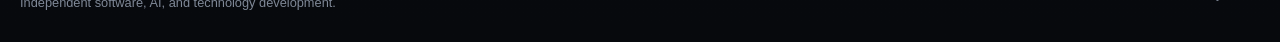
==== commit 98a6630c: "Load the new homepage styles directly" ====
--- a/index.html
+++ b/index.html
@@ -9,7 +9,7 @@
     />
     <meta name="color-scheme" content="dark" />
     <title>Meranor Systems | Practical Intelligence for Real Operations</title>
-    <link rel="stylesheet" href="styles.css" />
+    <link rel="stylesheet" href="meranor-systems.css" />
   </head>
   <body data-page="home">
     <a class="skip-link" href="#main-content">Skip to content</a>
@@ -54,7 +54,7 @@
                 Meranor Systems is building practical intelligence for inventory,
                 operations, and the people responsible for keeping both moving.
               </p>
-              <div class="button-row">
+              <div class="button-row button-row--left">
                 <a class="button button--primary" href="#platforms">Explore the platforms</a>
                 <a class="button button--secondary" href="company/">Meet Meranor</a>
               </div>
--- a/meranor-systems.css
+++ b/meranor-systems.css
@@ -0,0 +1,268 @@
+:root {
+  --bg: #07090d;
+  --bg-soft: #0b0e14;
+  --surface: rgba(15, 19, 27, 0.88);
+  --text: #f3f4f6;
+  --muted: #a9b0bc;
+  --muted-strong: #7f8897;
+  --line: rgba(255, 255, 255, 0.11);
+  --line-strong: rgba(255, 255, 255, 0.2);
+  --metal: #c7c9cc;
+  --amber: #ff9a00;
+  --cyan: #38d8ff;
+  --green: #55df9a;
+  --shadow: 0 32px 80px rgba(0, 0, 0, 0.38);
+  --radius-md: 22px;
+  --radius-lg: 32px;
+  --radius-pill: 999px;
+  --max-width: 1240px;
+  --font-sans: "Inter", "Aptos", "Segoe UI Variable", "Segoe UI", sans-serif;
+  --font-display: "Space Grotesk", "Aptos Display", "Bahnschrift", "Segoe UI", sans-serif;
+}
+
+*, *::before, *::after { box-sizing: border-box; }
+html { color-scheme: dark; scroll-behavior: smooth; }
+body {
+  margin: 0;
+  min-height: 100vh;
+  color: var(--text);
+  background: radial-gradient(circle at 50% -10%, rgba(255,154,0,.09), transparent 28rem), linear-gradient(180deg,#06080b,#090c12 48%,#07090d);
+  font-family: var(--font-sans);
+  overflow-x: clip;
+}
+body[data-page="unosolu"] { background: radial-gradient(circle at 70% -8%,rgba(56,216,255,.11),transparent 32rem),linear-gradient(180deg,#06080c,#080d16 48%,#07090d); }
+a { color: inherit; text-decoration: none; }
+button { font: inherit; }
+p { text-wrap: pretty; }
+h1,h2,h3 { text-wrap: balance; }
+.page-shell { position: relative; isolation: isolate; }
+.page-shell::before {
+  content: "";
+  position: fixed;
+  inset: 0;
+  z-index: -2;
+  pointer-events: none;
+  background-image: linear-gradient(rgba(255,255,255,.018) 1px,transparent 1px),linear-gradient(90deg,rgba(255,255,255,.018) 1px,transparent 1px);
+  background-size: 52px 52px;
+  mask-image: linear-gradient(180deg,black,transparent 76%);
+}
+.section-frame { width: min(var(--max-width),calc(100vw - 2rem)); margin-inline: auto; }
+.skip-link { position: fixed; z-index: 100; top: 1rem; left: 1rem; padding: .75rem 1rem; border-radius: var(--radius-pill); background: #fff; color: #05070a; transform: translateY(-180%); transition: transform 160ms ease; }
+.skip-link:focus { transform: translateY(0); }
+.site-header { position: sticky; top: 0; z-index: 30; background: linear-gradient(180deg,rgba(6,8,12,.94),rgba(6,8,12,.72)); backdrop-filter: blur(18px); }
+.site-header__inner { width: min(var(--max-width),calc(100vw - 2rem)); min-height: 78px; margin-inline: auto; display: flex; align-items: center; justify-content: space-between; gap: 1rem; }
+.brand { display: inline-flex; align-items: center; gap: .85rem; }
+.brand__mark { position: relative; width: 2.5rem; aspect-ratio: 1; border: 1px solid rgba(199,201,204,.54); background: linear-gradient(135deg,transparent 0 42%,rgba(199,201,204,.8) 43% 48%,transparent 49%),linear-gradient(45deg,transparent 0 43%,rgba(199,201,204,.38) 44% 49%,transparent 50%); transform: rotate(45deg); }
+.brand__mark::before { content: ""; position: absolute; inset: 8px; border: 1px solid rgba(199,201,204,.42); }
+.brand__mark::after { content: ""; position: absolute; width: 6px; height: 6px; right: 3px; bottom: 3px; background: var(--amber); box-shadow: 0 0 16px rgba(255,154,0,.7); }
+.brand__lockup { display: grid; line-height: 1; }
+.brand__lockup strong { font-family: var(--font-display); font-size: 1rem; letter-spacing: .22em; text-transform: uppercase; }
+.brand__lockup small { margin-top: .38rem; color: var(--muted); font-size: .62rem; letter-spacing: .52em; text-transform: uppercase; }
+.site-nav { display: flex; align-items: center; gap: 1.45rem; }
+.site-nav a { color: var(--muted); font-size: .92rem; transition: color 160ms ease,border-color 160ms ease,background 160ms ease; }
+.site-nav a:hover,.site-nav a:focus-visible,.site-nav a[aria-current="page"] { color: var(--text); }
+.site-nav .nav-cta { padding: .68rem 1rem; border: 1px solid var(--line-strong); border-radius: var(--radius-pill); background: rgba(255,255,255,.035); }
+.site-nav .nav-cta:hover,.site-nav .nav-cta:focus-visible { border-color: rgba(255,154,0,.62); background: rgba(255,154,0,.07); }
+.site-header__toggle { display: none; min-height: 44px; padding: .65rem .95rem; border: 1px solid var(--line-strong); border-radius: var(--radius-pill); color: var(--text); background: rgba(255,255,255,.04); }
+
+.hero,.product-hero,.simple-hero { position: relative; border-bottom: 1px solid var(--line); }
+.hero { min-height: calc(100svh - 78px); display: flex; align-items: center; overflow: clip; }
+.hero::before,.product-hero::before { content: ""; position: absolute; width: min(68vw,880px); aspect-ratio: 1; right: -24vw; top: -24%; border: 1px solid rgba(255,154,0,.18); border-radius: 50%; box-shadow: 0 0 0 80px rgba(255,154,0,.025),0 0 0 160px rgba(255,154,0,.018),inset 0 0 120px rgba(255,154,0,.04); }
+.product-hero--unosolu::before { border-color: rgba(56,216,255,.18); box-shadow: 0 0 0 80px rgba(56,216,255,.025),0 0 0 160px rgba(56,216,255,.018),inset 0 0 120px rgba(56,216,255,.04); }
+.hero__grid { position: absolute; inset: 0; pointer-events: none; background: linear-gradient(90deg,transparent 49.9%,rgba(255,255,255,.055) 50%,transparent 50.1%),linear-gradient(180deg,transparent 49.9%,rgba(255,255,255,.04) 50%,transparent 50.1%); opacity: .42; }
+.hero__frame,.product-hero__grid,.simple-hero__grid { position: relative; z-index: 1; display: grid; align-items: center; grid-template-columns: minmax(0,1.05fr) minmax(340px,.95fr); gap: clamp(2rem,6vw,6rem); }
+.hero__frame { padding-block: clamp(5rem,10vw,8.5rem); }
+.product-hero__grid { padding-block: clamp(5.5rem,10vw,9rem); }
+.simple-hero__grid { padding-block: clamp(5rem,9vw,8rem); }
+.eyebrow,.product-kicker,.status-label { margin: 0; font-size: .74rem; font-weight: 700; letter-spacing: .22em; text-transform: uppercase; }
+.eyebrow,.product-kicker { color: var(--amber); }
+.eyebrow--cyan,.product-kicker--cyan { color: var(--cyan); }
+.product-kicker { margin-top: 1.5rem; font-size: clamp(1.05rem,2.3vw,1.4rem); }
+.product-kicker span,.platform-card__brand span { color: var(--muted); font-weight: 500; }
+.status-label { display: inline-flex; align-items: center; gap: .5rem; color: var(--muted); letter-spacing: .14em; }
+.status-label::before { content: ""; width: .48rem; aspect-ratio: 1; border-radius: 50%; background: currentColor; box-shadow: 0 0 12px currentColor; }
+.status-label--amber { color: var(--amber); }
+.status-label--cyan { color: var(--cyan); }
+.status-label--green { color: var(--green); }
+.hero h1,.product-hero h1,.simple-hero h1 { margin: 1.15rem 0 0; font-family: var(--font-display); font-weight: 560; line-height: .98; letter-spacing: -.055em; }
+.hero h1 { max-width: 900px; font-size: clamp(3.1rem,7.8vw,7rem); }
+.product-hero h1 { max-width: 780px; font-size: clamp(3rem,7vw,6.3rem); }
+.simple-hero h1 { max-width: 840px; font-size: clamp(3rem,6.5vw,5.8rem); }
+.hero__lede { margin: 1.6rem 0 0; max-width: 690px; color: var(--muted); font-size: clamp(1.08rem,2vw,1.35rem); line-height: 1.7; }
+.button-row { display: flex; flex-wrap: wrap; justify-content: center; gap: .9rem; margin-top: 2rem; }
+.button-row--left { justify-content: flex-start; }
+.button { min-height: 50px; display: inline-flex; align-items: center; justify-content: center; padding: .9rem 1.25rem; border: 1px solid var(--line-strong); border-radius: var(--radius-pill); color: var(--text); background: rgba(255,255,255,.035); transition: transform 160ms ease,border-color 160ms ease; }
+.button:hover,.button:focus-visible { transform: translateY(-2px); border-color: rgba(255,154,0,.62); }
+.button--primary { border-color: rgba(255,154,0,.5); background: linear-gradient(135deg,rgba(255,154,0,.24),rgba(255,154,0,.08)); }
+.button--cyan,.product-hero--unosolu .button--primary { border-color: rgba(56,216,255,.52); background: linear-gradient(135deg,rgba(56,216,255,.2),rgba(61,107,255,.08)); }
+
+.hero-console,.uno-dashboard { min-width: 0; border: 1px solid var(--line-strong); border-radius: var(--radius-lg); background: linear-gradient(180deg,rgba(255,255,255,.04),transparent 34%),rgba(8,11,16,.88); box-shadow: var(--shadow); overflow: hidden; }
+.hero-console__top,.uno-dashboard__top { min-height: 50px; padding: .85rem 1rem; display: flex; justify-content: space-between; gap: 1rem; align-items: center; border-bottom: 1px solid var(--line); color: var(--muted); font-size: .66rem; font-weight: 700; letter-spacing: .16em; }
+.status-dot { color: var(--amber); }
+.status-dot::before { content: ""; display: inline-block; width: .42rem; aspect-ratio: 1; margin-right: .5rem; border-radius: 50%; background: currentColor; box-shadow: 0 0 12px currentColor; }
+.status-dot--cyan { color: var(--cyan); }
+.hero-console__signal { height: 124px; display: flex; align-items: end; justify-content: center; gap: clamp(.5rem,2vw,1rem); padding: 1.5rem; border-bottom: 1px solid var(--line); }
+.hero-console__signal span { width: clamp(12px,3vw,22px); border-radius: 4px 4px 0 0; background: linear-gradient(180deg,var(--amber),rgba(255,154,0,.12)); }
+.hero-console__signal span:nth-child(1){height:28%}.hero-console__signal span:nth-child(2){height:52%}.hero-console__signal span:nth-child(3){height:88%}.hero-console__signal span:nth-child(4){height:68%}.hero-console__signal span:nth-child(5){height:42%}
+.hero-console__rows { display: grid; grid-template-columns: 1fr 1fr; }
+.hero-console__rows>div { padding: 1.35rem; }
+.hero-console__rows>div+div { border-left: 1px solid var(--line); }
+.hero-console__rows small,.hero-console__rows span { display: block; color: var(--muted-strong); font-size: .68rem; letter-spacing: .12em; text-transform: uppercase; }
+.hero-console__rows strong { display: block; margin: .55rem 0; font-family: var(--font-display); font-size: clamp(1.2rem,3vw,1.7rem); }
+.hero-console__footer { display: grid; grid-template-columns: repeat(3,1fr); border-top: 1px solid var(--line); }
+.hero-console__footer span { padding: .9rem; color: var(--muted); font-size: .72rem; text-align: center; }
+.hero-console__footer span+span { border-left: 1px solid var(--line); }
+
+.section { padding-block: clamp(4.5rem,9vw,7.5rem); }
+.section--dark { background: rgba(0,0,0,.2); border-block: 1px solid var(--line); }
+.section--principles { background: radial-gradient(circle at 16% 0%,rgba(255,154,0,.08),transparent 28rem),rgba(255,255,255,.016); border-block: 1px solid var(--line); }
+body[data-page="unosolu"] .section--principles { background: radial-gradient(circle at 16% 0%,rgba(56,216,255,.08),transparent 28rem),rgba(255,255,255,.016); }
+.section-heading { max-width: 830px; }
+.section-heading h2,.principle-intro h2,.development-note h2,.cta-panel h2,.split-panel h2,.company-statement h2,.founder-panel h2,.focus-panel h2,.contact-card h2,.contact-note h2 { margin: .9rem 0 0; font-family: var(--font-display); font-size: clamp(2.25rem,5vw,4.2rem); font-weight: 540; line-height: 1.04; letter-spacing: -.045em; }
+.section-heading>p:last-child,.development-note>p,.cta-panel>p,.split-panel>div>p,.company-statement>p,.founder-panel p,.focus-panel>p,.contact-card>p,.contact-note>p,.simple-hero__grid>p { color: var(--muted); line-height: 1.75; }
+.platform-grid { display: grid; gap: 1.25rem; margin-top: 2.5rem; }
+.platform-card { min-height: 500px; display: grid; grid-template-columns: minmax(280px,.82fr) minmax(0,1.18fr); border: 1px solid var(--line); border-radius: var(--radius-lg); background: linear-gradient(120deg,rgba(255,154,0,.05),transparent 42%),var(--surface); overflow: hidden; box-shadow: var(--shadow); }
+.platform-card--unosolu { background: linear-gradient(120deg,rgba(56,216,255,.055),transparent 42%),var(--surface); }
+.platform-card__visual { position: relative; min-height: 360px; display: grid; place-items: center; border-right: 1px solid var(--line); background: radial-gradient(circle at 50% 42%,rgba(255,154,0,.15),transparent 34%),linear-gradient(180deg,rgba(255,255,255,.035),transparent); overflow: hidden; }
+.platform-card__content { align-self: center; padding: clamp(2rem,5vw,4.2rem); }
+.platform-card__brand { margin: 1.15rem 0 0; font-family: var(--font-display); font-size: 1rem; font-weight: 700; letter-spacing: .11em; text-transform: uppercase; }
+.platform-card__content h3 { margin: 1rem 0 0; font-family: var(--font-display); font-size: clamp(2rem,4.4vw,3.7rem); font-weight: 540; line-height: 1.02; letter-spacing: -.045em; }
+.platform-card__content>p:not(.status-label):not(.platform-card__brand) { color: var(--muted); line-height: 1.7; }
+.scan-head { position: relative; width: min(78%,310px); height: 92px; border: 1px solid rgba(199,201,204,.52); border-radius: 20px; background: linear-gradient(180deg,#1f252d,#090c10); box-shadow: 0 24px 45px rgba(0,0,0,.42); }
+.scan-head::before { content: "AT"; position: absolute; left: 1.2rem; top: 50%; transform: translateY(-50%); color: var(--metal); font-family: var(--font-display); }
+.scan-head__lens { position: absolute; left: 48%; top: 50%; width: 28px; aspect-ratio: 1; transform: translateY(-50%); border: 4px solid #111720; border-radius: 50%; background: radial-gradient(circle,#52b9ff 0 12%,#172430 13% 40%,#05070a 42%); }
+.scan-head__bar { position: absolute; right: 1.1rem; top: 50%; width: 54px; height: 8px; transform: translateY(-50%); border-radius: var(--radius-pill); background: var(--amber); box-shadow: 0 0 18px rgba(255,154,0,.5); }
+.scan-grip { position: absolute; width: 68px; height: 190px; top: calc(50% + 40px); border: 1px solid rgba(199,201,204,.42); border-radius: 14px 14px 28px 28px; background: linear-gradient(90deg,#0c0f14,#20262e 48%,#090b0f); transform: perspective(280px) rotateX(-5deg) skewX(-4deg); }
+.platform-card__visual--uno { background: radial-gradient(circle at 50% 50%,rgba(56,216,255,.17),transparent 38%),linear-gradient(180deg,rgba(255,255,255,.035),transparent); }
+.uno-core { z-index: 2; width: 96px; aspect-ratio: 1; display: grid; place-items: center; border: 1px solid rgba(56,216,255,.54); border-radius: 26px; color: var(--cyan); background: #0b101a; font-family: var(--font-display); font-size: 3rem; box-shadow: 0 0 50px rgba(56,216,255,.14); }
+.uno-orbit { position: absolute; border: 1px solid rgba(56,216,255,.28); border-radius: 50%; }
+.uno-orbit--one { width: 220px; aspect-ratio: 1; }
+.uno-orbit--two { width: 330px; aspect-ratio: 1; border-style: dashed; opacity: .62; }
+.signal-list { margin: 1.4rem 0; padding: 0; list-style: none; }
+.signal-list li { position: relative; padding: .62rem 0 .62rem 1.45rem; border-bottom: 1px solid var(--line); color: var(--muted); }
+.signal-list li::before { content: ""; position: absolute; left: 0; top: 1.03rem; width: .46rem; aspect-ratio: 1; background: var(--amber); transform: rotate(45deg); }
+.platform-card--unosolu .signal-list li::before,.entitlement-panel__core .signal-list li::before { background: var(--cyan); }
+.text-link { display: inline-flex; align-items: center; gap: .75rem; margin-top: .75rem; color: var(--amber); font-weight: 700; }
+.text-link--cyan { color: var(--cyan); }
+
+.principle-grid,.foundation-grid,.roadmap-grid,.module-grid,.contact-grid { display: grid; gap: 1rem; margin-top: 2.5rem; }
+.principle-grid { grid-template-columns: repeat(3,1fr); }
+.principle-grid--four,.roadmap-grid,.module-grid { grid-template-columns: repeat(4,1fr); }
+.foundation-grid,.contact-grid { grid-template-columns: repeat(3,1fr); }
+.principle-grid article,.foundation-grid article,.roadmap-card,.module-grid article,.company-values article,.contact-card { padding: 1.5rem; border: 1px solid var(--line); border-radius: var(--radius-md); background: rgba(255,255,255,.025); }
+.principle-grid article>span,.company-values article>span { color: var(--amber); font-family: var(--font-display); font-size: .78rem; font-weight: 700; letter-spacing: .16em; }
+body[data-page="unosolu"] .principle-grid article>span,.module-grid article>span { color: var(--cyan); }
+.principle-grid h3,.foundation-grid h3,.roadmap-card h3,.module-grid h3,.company-values h3 { margin: 1.25rem 0 0; font-family: var(--font-display); font-size: 1.25rem; }
+.principle-grid p,.foundation-grid p,.roadmap-card p,.module-grid p,.company-values p { color: var(--muted); line-height: 1.65; }
+.development-note,.focus-panel,.contact-note { display: grid; grid-template-columns: minmax(0,.9fr) minmax(0,1.1fr); align-items: end; gap: clamp(2rem,6vw,6rem); padding: clamp(2rem,5vw,4rem); border: 1px solid var(--line); border-radius: var(--radius-lg); background: linear-gradient(120deg,rgba(255,154,0,.06),transparent 45%),rgba(255,255,255,.02); }
+.cta-panel { padding: clamp(2.25rem,6vw,5rem); border: 1px solid rgba(255,154,0,.25); border-radius: var(--radius-lg); text-align: center; background: radial-gradient(circle at 50% 120%,rgba(255,154,0,.2),transparent 44%),rgba(255,255,255,.025); box-shadow: var(--shadow); }
+.cta-panel--cyan { border-color: rgba(56,216,255,.26); background: radial-gradient(circle at 50% 120%,rgba(56,216,255,.18),transparent 44%),rgba(255,255,255,.025); }
+.cta-panel>p { max-width: 670px; margin-inline: auto; }
+
+.at-visual { position: relative; min-height: 430px; display: grid; place-items: center; border: 1px solid var(--line); border-radius: var(--radius-lg); background: radial-gradient(circle at 50% 44%,rgba(255,154,0,.16),transparent 38%),linear-gradient(180deg,rgba(255,255,255,.035),transparent); box-shadow: var(--shadow); overflow: hidden; }
+.at-visual__head { position: absolute; top: 32%; width: min(82%,410px); height: 105px; border: 1px solid rgba(199,201,204,.52); border-radius: 24px; background: linear-gradient(180deg,#202731,#0a0d12); box-shadow: 0 25px 46px rgba(0,0,0,.45); }
+.at-visual__brand { position: absolute; left: 1.4rem; top: 50%; transform: translateY(-50%); color: var(--metal); font-family: var(--font-display); font-weight: 700; }
+.at-visual__camera { position: absolute; left: 44%; top: 50%; width: 34px; aspect-ratio: 1; transform: translateY(-50%); border: 5px solid #10151d; border-radius: 50%; background: radial-gradient(circle,#59bfff 0 12%,#172531 13% 40%,#05070a 42%); }
+.at-visual__scan { position: absolute; left: 58%; top: 50%; width: 36px; height: 24px; transform: translateY(-50%); border: 1px solid rgba(199,201,204,.42); border-radius: 6px; background: #06080b; }
+.at-visual__status { position: absolute; right: 1.35rem; top: 50%; width: 68px; height: 9px; transform: translateY(-50%); border-radius: var(--radius-pill); background: var(--amber); box-shadow: 0 0 18px rgba(255,154,0,.62); }
+.at-visual__neck { position: absolute; top: calc(32% + 102px); width: 70px; height: 50px; border-inline: 1px solid rgba(199,201,204,.4); background: #12171f; }
+.at-visual__grip { position: absolute; top: calc(32% + 146px); width: 82px; height: 190px; border: 1px solid rgba(199,201,204,.46); border-radius: 12px 12px 28px 28px; background: linear-gradient(90deg,#090c11,#20262f 48%,#080a0e); transform: perspective(320px) rotateX(-4deg) skewX(-4deg); }
+.at-visual>p { position: absolute; bottom: 1rem; margin: 0; color: var(--muted-strong); font-size: .65rem; letter-spacing: .18em; }
+.split-panel { display: grid; grid-template-columns: minmax(0,.8fr) minmax(0,1.2fr); gap: clamp(2rem,7vw,7rem); align-items: start; }
+.process-list { margin: 0; padding: 0; list-style: none; border-top: 1px solid var(--line); }
+.process-list li { display: grid; grid-template-columns: 62px 1fr; gap: 1rem; padding-block: 1.4rem; border-bottom: 1px solid var(--line); }
+.process-list li>span { color: var(--amber); font-size: .78rem; font-weight: 700; letter-spacing: .15em; }
+.process-list h3 { margin: 0; font-family: var(--font-display); }
+.process-list p { margin-bottom: 0; color: var(--muted); line-height: 1.6; }
+.roadmap-card--active { border-color: rgba(255,154,0,.34); background: linear-gradient(180deg,rgba(255,154,0,.09),rgba(255,255,255,.02)); }
+
+.uno-dashboard { min-height: 430px; display: grid; grid-template-columns: 64px 1fr; }
+.uno-dashboard__rail { padding: .8rem; display: flex; flex-direction: column; align-items: center; gap: 1rem; border-right: 1px solid var(--line); }
+.uno-dashboard__logo { width: 38px; aspect-ratio: 1; display: grid; place-items: center; border: 1px solid rgba(56,216,255,.44); border-radius: 10px; color: var(--cyan); font-weight: 700; }
+.uno-dashboard__rail i { width: 24px; height: 6px; border-radius: var(--radius-pill); background: rgba(255,255,255,.1); }
+.ask-uno-card { margin: 1.25rem; padding: 1.4rem; border: 1px solid rgba(56,216,255,.23); border-radius: 18px; background: radial-gradient(circle at 0 0,rgba(56,216,255,.12),transparent 38%),rgba(255,255,255,.026); }
+.ask-uno-card small,.ask-uno-card span { display: block; }
+.ask-uno-card small { color: var(--cyan); font-weight: 700; letter-spacing: .16em; }
+.ask-uno-card strong { display: block; margin: 1rem 0 .7rem; font-family: var(--font-display); font-size: clamp(1.45rem,3vw,2.2rem); }
+.ask-uno-card span { color: var(--muted); line-height: 1.55; }
+.uno-dashboard__metrics { display: grid; grid-template-columns: repeat(3,1fr); border-top: 1px solid var(--line); }
+.uno-dashboard__metrics>div { padding: 1.2rem; }
+.uno-dashboard__metrics>div+div { border-left: 1px solid var(--line); }
+.uno-dashboard__metrics small,.uno-dashboard__metrics span { display: block; color: var(--muted-strong); font-size: .64rem; letter-spacing: .1em; text-transform: uppercase; }
+.uno-dashboard__metrics strong { display: block; margin: .7rem 0; color: var(--cyan); font-family: var(--font-display); font-size: clamp(1.2rem,2.6vw,1.65rem); }
+.conversation-flow { display: grid; gap: .85rem; }
+.conversation-flow>div { padding: 1.2rem; border: 1px solid var(--line); border-radius: 18px; background: rgba(255,255,255,.025); }
+.conversation-flow span { color: var(--muted-strong); font-size: .66rem; font-weight: 700; letter-spacing: .16em; }
+.conversation-flow p { margin-bottom: 0; line-height: 1.55; }
+.conversation-flow__uno { margin-left: 2rem; border-color: rgba(56,216,255,.28)!important; background: linear-gradient(120deg,rgba(56,216,255,.08),rgba(255,255,255,.02))!important; }
+.conversation-flow__action { margin-left: 4rem; border-style: dashed!important; }
+.conversation-flow__uno span,.conversation-flow__action span { color: var(--cyan); }
+.entitlement-panel { display: grid; grid-template-columns: 1fr auto 1fr; align-items: stretch; gap: 1rem; margin-top: 2.5rem; }
+.entitlement-panel__core,.entitlement-panel__module { padding: clamp(1.5rem,4vw,2.4rem); border: 1px solid var(--line); border-radius: var(--radius-md); background: rgba(255,255,255,.025); }
+.entitlement-panel__core { border-color: rgba(56,216,255,.28); }
+.entitlement-panel__module { border-color: rgba(255,154,0,.28); }
+.entitlement-panel h3 { margin: 1rem 0 0; font-family: var(--font-display); font-size: clamp(1.6rem,3vw,2.4rem); }
+.entitlement-panel__plus { align-self: center; color: var(--muted-strong); font-size: 2rem; }
+
+.company-grid { display: grid; grid-template-columns: minmax(0,1.05fr) minmax(0,.95fr); gap: clamp(2rem,7vw,7rem); }
+.company-values { display: grid; gap: 1rem; }
+.founder-panel { display: grid; grid-template-columns: minmax(220px,.65fr) minmax(0,1.35fr); align-items: center; gap: clamp(2rem,7vw,7rem); }
+.founder-panel__portrait { min-height: 360px; display: grid; place-items: center; border: 1px solid var(--line); border-radius: var(--radius-lg); background: radial-gradient(circle at 50% 38%,rgba(255,154,0,.15),transparent 34%),linear-gradient(180deg,rgba(255,255,255,.04),transparent); }
+.founder-panel__portrait span { width: 120px; aspect-ratio: 1; display: grid; place-items: center; border: 1px solid rgba(255,154,0,.4); border-radius: 50%; color: var(--amber); font-size: 2.2rem; }
+.contact-card { min-height: 330px; display: flex; flex-direction: column; }
+.contact-card--amber { border-color: rgba(255,154,0,.28); background: linear-gradient(180deg,rgba(255,154,0,.07),rgba(255,255,255,.02)); }
+.contact-card--cyan { border-color: rgba(56,216,255,.28); background: linear-gradient(180deg,rgba(56,216,255,.07),rgba(255,255,255,.02)); }
+.contact-card .text-link { margin-top: auto; padding-top: 1.5rem; }
+
+.site-footer { border-top: 1px solid var(--line); padding-block: 2rem; }
+.site-footer__grid { display: grid; grid-template-columns: 1fr auto auto; align-items: center; gap: 2rem; }
+.site-footer__brand { margin: 0; font-family: var(--font-display); font-weight: 700; letter-spacing: .16em; }
+.site-footer__brand span { color: var(--amber); }
+.site-footer__brand--cyan span { color: var(--cyan); }
+.site-footer__grid>div>p:last-child,.site-footer__legal { margin-bottom: 0; color: var(--muted-strong); font-size: .8rem; }
+.site-footer nav { display: flex; flex-wrap: wrap; justify-content: center; gap: 1.1rem; }
+.site-footer nav a { color: var(--muted); font-size: .85rem; }
+.site-footer nav a:hover,.site-footer nav a:focus-visible { color: var(--text); }
+
+@media (max-width:1050px) {
+  .hero__frame,.product-hero__grid,.simple-hero__grid,.platform-card,.company-grid,.founder-panel { grid-template-columns: 1fr; }
+  .hero-console,.at-visual,.uno-dashboard { max-width: 760px; }
+  .platform-card__visual { min-height: 390px; border-right: 0; border-bottom: 1px solid var(--line); }
+  .principle-grid--four,.roadmap-grid,.module-grid { grid-template-columns: repeat(2,1fr); }
+  .contact-grid { grid-template-columns: 1fr; }
+  .contact-card { min-height: 0; }
+}
+@media (max-width:780px) {
+  .site-header__inner { min-height: 68px; }
+  .site-header__toggle { display: inline-flex; }
+  .site-nav { display: none; position: absolute; top: calc(100% + 1px); left: 1rem; right: 1rem; padding: 1rem; align-items: stretch; flex-direction: column; border: 1px solid var(--line-strong); border-radius: 18px; background: rgba(7,9,13,.98); box-shadow: var(--shadow); }
+  .site-nav.is-open { display: flex; }
+  .site-nav a,.site-nav .nav-cta { min-height: 44px; display: flex; align-items: center; padding: .75rem; border-radius: 10px; }
+  .hero { min-height: auto; }
+  .hero__frame,.product-hero__grid,.simple-hero__grid { padding-block: 4.5rem; }
+  .hero h1,.product-hero h1,.simple-hero h1 { font-size: clamp(2.7rem,15vw,4.8rem); letter-spacing: -.05em; }
+  .principle-grid,.principle-grid--four,.foundation-grid,.roadmap-grid,.module-grid { grid-template-columns: 1fr; }
+  .development-note,.focus-panel,.contact-note,.split-panel { grid-template-columns: 1fr; }
+  .hero-console__rows,.hero-console__footer,.uno-dashboard__metrics { grid-template-columns: 1fr; }
+  .hero-console__rows>div+div,.hero-console__footer span+span,.uno-dashboard__metrics>div+div { border-left: 0; border-top: 1px solid var(--line); }
+  .entitlement-panel { grid-template-columns: 1fr; }
+  .entitlement-panel__plus { justify-self: center; }
+  .conversation-flow__uno,.conversation-flow__action { margin-left: 0; }
+  .site-footer__grid { grid-template-columns: 1fr; text-align: center; }
+}
+@media (max-width:520px) {
+  .section-frame,.site-header__inner { width: min(100% - 1.2rem,var(--max-width)); }
+  .brand__lockup strong { font-size: .9rem; }
+  .brand__lockup small { letter-spacing: .4em; }
+  .hero-console__top,.uno-dashboard__top { align-items: flex-start; flex-direction: column; }
+  .uno-dashboard { grid-template-columns: 50px 1fr; }
+  .at-visual { min-height: 370px; }
+  .at-visual__head { width: 90%; }
+  .at-visual__status { right: .75rem; width: 48px; }
+  .button-row,.button-row--left { align-items: stretch; flex-direction: column; }
+  .button { width: 100%; }
+}
+@media (prefers-reduced-motion:reduce) {
+  html { scroll-behavior: auto; }
+  *,*::before,*::after { transition-duration: .01ms!important; animation-duration: .01ms!important; animation-iteration-count: 1!important; }
+}
